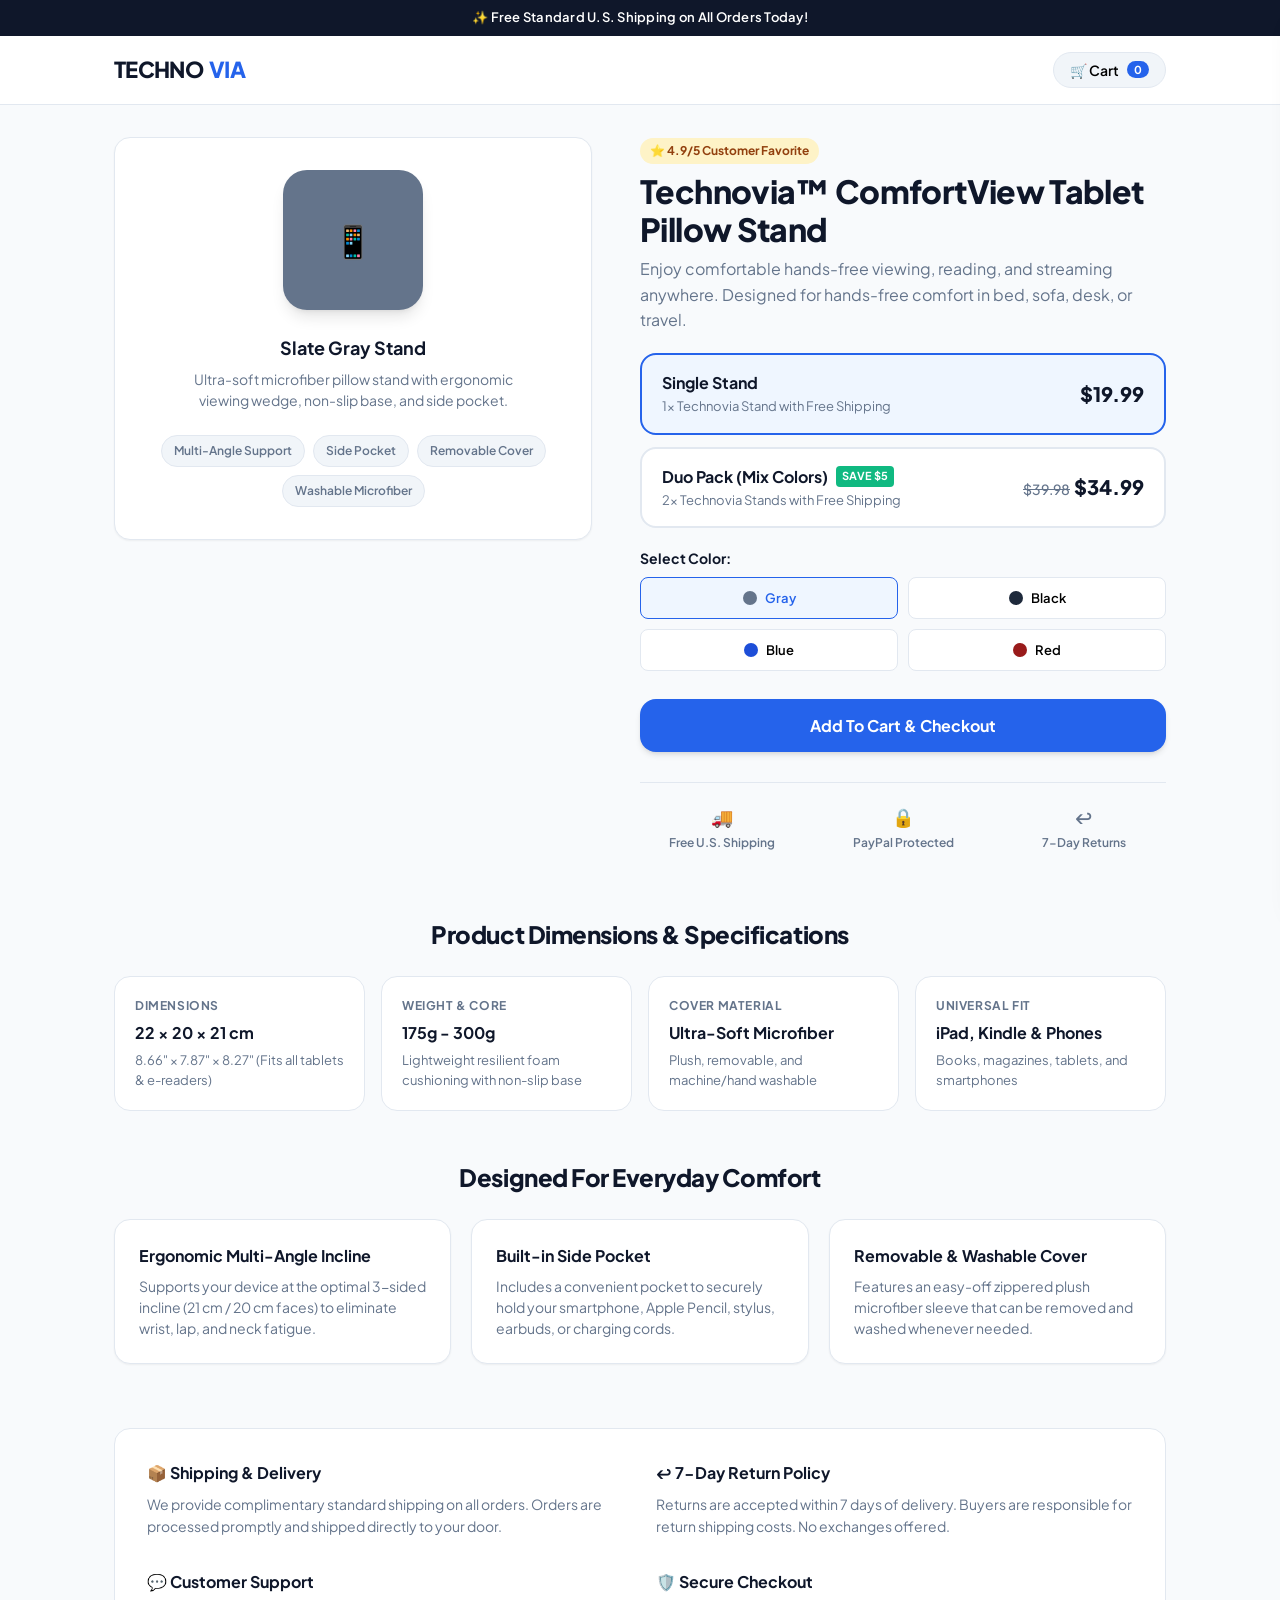
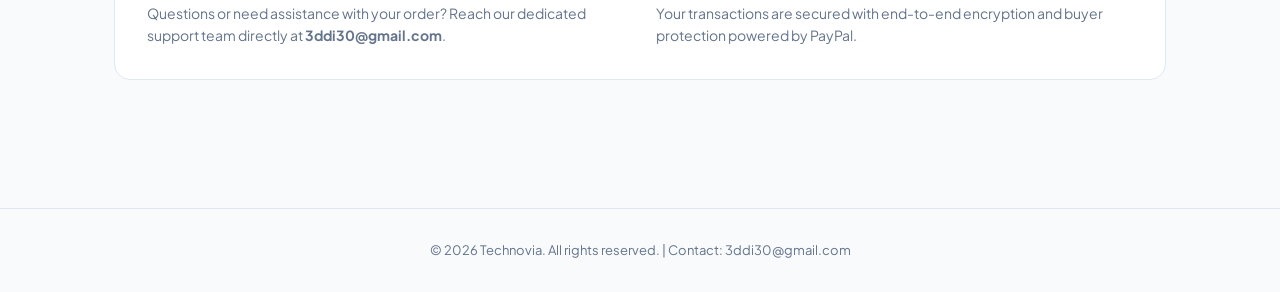
==== index.html @ 78028e57 "Update material to microfiber and change color selector to 2x2 grid layout" ====
<!DOCTYPE html>
<html lang="en">
<head>
  <meta charset="UTF-8">
  <meta name="viewport" content="width=device-width, initial-scale=1.0">
  <title>Technovia™ | ComfortView Tablet Pillow Stand</title>
  <link rel="preconnect" href="https://fonts.googleapis.com">
  <link rel="preconnect" href="https://fonts.gstatic.com" crossorigin>
  <link href="https://fonts.googleapis.com/css2?family=Plus+Jakarta+Sans:wght@400;500;600;700;800&display=swap" rel="stylesheet">
  <style>
    :root {
      --primary: #0f172a;
      --primary-accent: #2563eb;
      --accent-hover: #1d4ed8;
      --bg: #f8fafc;
      --surface: #ffffff;
      --surface-subtle: #f1f5f9;
      --border: #e2e8f0;
      --text-main: #0f172a;
      --text-muted: #64748b;
      --success: #10b981;
      --radius: 16px;
      --radius-sm: 8px;
      --shadow-sm: 0 1px 2px 0 rgb(0 0 0 / 0.05);
      --shadow-md: 0 4px 6px -1px rgb(0 0 0 / 0.1), 0 2px 4px -2px rgb(0 0 0 / 0.1);
      --shadow-lg: 0 10px 15px -3px rgb(0 0 0 / 0.1), 0 4px 6px -4px rgb(0 0 0 / 0.1);
      --shadow-xl: 0 20px 25px -5px rgb(0 0 0 / 0.1), 0 8px 10px -6px rgb(0 0 0 / 0.1);
    }
    * {
      box-sizing: border-box;
      margin: 0;
      padding: 0;
      font-family: 'Plus Jakarta Sans', sans-serif;
      -webkit-tap-highlight-color: transparent;
    }
    body {
      background-color: var(--bg);
      color: var(--text-main);
      line-height: 1.5;
    }
    .promo-banner {
      background-color: var(--primary);
      color: #ffffff;
      text-align: center;
      padding: 8px 16px;
      font-size: 13px;
      font-weight: 600;
      letter-spacing: 0.02em;
    }
    header {
      background: rgba(255, 255, 255, 0.9);
      backdrop-filter: blur(10px);
      position: sticky;
      top: 0;
      z-index: 40;
      border-bottom: 1px solid var(--border);
    }
    .nav-container {
      max-width: 1100px;
      margin: 0 auto;
      padding: 16px 24px;
      display: flex;
      justify-content: space-between;
      align-items: center;
    }
    .brand-logo {
      font-size: 22px;
      font-weight: 800;
      color: var(--primary);
      letter-spacing: -0.03em;
      text-decoration: none;
      display: flex;
      align-items: center;
      gap: 6px;
    }
    .brand-logo span {
      color: var(--primary-accent);
    }
    .cart-btn-nav {
      background: var(--surface-subtle);
      border: 1px solid var(--border);
      padding: 8px 16px;
      border-radius: 9999px;
      cursor: pointer;
      font-weight: 600;
      font-size: 14px;
      display: flex;
      align-items: center;
      gap: 8px;
      transition: all 0.2s ease;
    }
    .cart-btn-nav:hover {
      background: #e2e8f0;
    }
    .cart-badge {
      background: var(--primary-accent);
      color: #ffffff;
      font-size: 11px;
      font-weight: 700;
      padding: 2px 7px;
      border-radius: 9999px;
    }
    .main-container {
      max-width: 1100px;
      margin: 0 auto;
      padding: 32px 24px 64px 24px;
    }
    .product-grid {
      display: grid;
      grid-template-columns: 1fr 1.1fr;
      gap: 48px;
      align-items: start;
      margin-bottom: 64px;
    }
    @media (max-width: 768px) {
      .product-grid {
        grid-template-columns: 1fr;
        gap: 32px;
      }
    }
    .visual-showcase {
      background: #ffffff;
      border-radius: var(--radius);
      border: 1px solid var(--border);
      padding: 32px 24px;
      text-align: center;
      box-shadow: var(--shadow-sm);
      display: flex;
      flex-direction: column;
      align-items: center;
      justify-content: center;
      min-height: 400px;
    }
    .color-preview-cube {
      width: 140px;
      height: 140px;
      border-radius: 24px;
      margin-bottom: 24px;
      box-shadow: var(--shadow-lg);
      transition: background-color 0.3s ease, transform 0.2s ease;
      display: flex;
      align-items: center;
      justify-content: center;
      color: #ffffff;
      font-size: 32px;
    }
    .visual-showcase h3 {
      font-size: 18px;
      font-weight: 700;
      margin-bottom: 8px;
    }
    .visual-showcase p {
      color: var(--text-muted);
      font-size: 14px;
      max-width: 320px;
    }
    .feature-tags {
      display: flex;
      gap: 8px;
      margin-top: 24px;
      flex-wrap: wrap;
      justify-content: center;
    }
    .feature-tag {
      background: var(--surface-subtle);
      border: 1px solid var(--border);
      padding: 6px 12px;
      border-radius: 9999px;
      font-size: 12px;
      font-weight: 600;
      color: var(--text-muted);
    }
    .product-details {
      display: flex;
      flex-direction: column;
      gap: 20px;
    }
    .badge-rating {
      display: inline-flex;
      align-items: center;
      gap: 6px;
      background: #fef3c7;
      color: #92400e;
      padding: 4px 10px;
      border-radius: 9999px;
      font-size: 12px;
      font-weight: 700;
      width: fit-content;
    }
    .product-title {
      font-size: 32px;
      font-weight: 800;
      letter-spacing: -0.02em;
      line-height: 1.2;
    }
    .product-desc {
      font-size: 16px;
      color: var(--text-muted);
      line-height: 1.6;
    }
    .bundle-options {
      display: grid;
      gap: 12px;
    }
    .bundle-card {
      border: 2px solid var(--border);
      border-radius: var(--radius);
      padding: 16px 20px;
      cursor: pointer;
      display: flex;
      justify-content: space-between;
      align-items: center;
      transition: all 0.2s ease;
      background: var(--surface);
    }
    .bundle-card:hover {
      border-color: #cbd5e1;
    }
    .bundle-card.selected {
      border-color: var(--primary-accent);
      background: #eff6ff;
    }
    .bundle-title {
      font-weight: 700;
      font-size: 16px;
      display: flex;
      align-items: center;
      gap: 8px;
    }
    .bundle-tag {
      background: var(--success);
      color: white;
      font-size: 11px;
      font-weight: 700;
      padding: 2px 6px;
      border-radius: 4px;
      text-transform: uppercase;
    }
    .bundle-subtext {
      font-size: 13px;
      color: var(--text-muted);
      margin-top: 2px;
    }
    .bundle-price {
      font-size: 20px;
      font-weight: 800;
      color: var(--primary);
      text-align: right;
    }
    .bundle-price del {
      font-size: 14px;
      font-weight: 500;
      color: var(--text-muted);
      margin-right: 4px;
    }
    .selection-group {
      display: flex;
      flex-direction: column;
      gap: 8px;
    }
    .selection-label {
      font-size: 14px;
      font-weight: 700;
      color: var(--text-main);
    }
    .color-grid {
      display: grid;
      grid-template-columns: 1fr 1fr;
      gap: 10px;
    }
    .color-btn {
      padding: 12px 14px;
      border: 1.5px solid var(--border);
      border-radius: var(--radius-sm);
      background: var(--surface);
      cursor: pointer;
      display: flex;
      align-items: center;
      justify-content: center;
      gap: 8px;
      font-size: 13px;
      font-weight: 600;
      transition: all 0.2s ease;
      width: 100%;
    }
    .color-btn.active {
      border-color: var(--primary-accent);
      background: #eff6ff;
      color: var(--primary-accent);
    }
    .color-dot {
      width: 14px;
      height: 14px;
      border-radius: 50%;
    }
    .dot-gray { background-color: #64748b; }
    .dot-black { background-color: #1e293b; }
    .dot-blue { background-color: #1d4ed8; }
    .dot-red { background-color: #991b1b; }
    .action-group {
      display: flex;
      gap: 12px;
      margin-top: 8px;
    }
    .btn-add-cart {
      flex: 1;
      background: var(--primary-accent);
      color: #ffffff;
      border: none;
      padding: 16px 24px;
      border-radius: var(--radius);
      font-size: 16px;
      font-weight: 700;
      cursor: pointer;
      box-shadow: var(--shadow-md);
      transition: background-color 0.2s ease;
    }
    .btn-add-cart:hover {
      background: var(--accent-hover);
    }
    .value-props {
      display: grid;
      grid-template-columns: repeat(3, 1fr);
      gap: 16px;
      border-top: 1px solid var(--border);
      padding-top: 20px;
      margin-top: 10px;
    }
    .prop-item {
      text-align: center;
      font-size: 12px;
      font-weight: 600;
      color: var(--text-muted);
    }
    .prop-icon {
      font-size: 18px;
      margin-bottom: 4px;
    }
    .section-title {
      font-size: 24px;
      font-weight: 800;
      margin-bottom: 24px;
      text-align: center;
      letter-spacing: -0.02em;
    }
    .specs-grid {
      display: grid;
      grid-template-columns: repeat(auto-fit, minmax(220px, 1fr));
      gap: 16px;
      margin-bottom: 48px;
    }
    .spec-card {
      background: var(--surface);
      border: 1px solid var(--border);
      border-radius: var(--radius);
      padding: 20px;
      display: flex;
      flex-direction: column;
      gap: 6px;
    }
    .spec-title {
      font-size: 12px;
      text-transform: uppercase;
      font-weight: 700;
      color: var(--text-muted);
      letter-spacing: 0.05em;
    }
    .spec-value {
      font-size: 16px;
      font-weight: 700;
      color: var(--text-main);
    }
    .spec-sub {
      font-size: 13px;
      color: var(--text-muted);
    }
    .benefits-grid {
      display: grid;
      grid-template-columns: repeat(3, 1fr);
      gap: 20px;
      margin-bottom: 64px;
    }
    @media (max-width: 768px) {
      .benefits-grid {
        grid-template-columns: 1fr;
      }
    }
    .benefit-card {
      background: var(--surface);
      border: 1px solid var(--border);
      padding: 24px;
      border-radius: var(--radius);
      box-shadow: var(--shadow-sm);
    }
    .benefit-card h4 {
      font-size: 16px;
      font-weight: 700;
      margin-bottom: 8px;
    }
    .benefit-card p {
      font-size: 14px;
      color: var(--text-muted);
    }
    .policy-container {
      background: var(--surface);
      border: 1px solid var(--border);
      border-radius: var(--radius);
      padding: 32px;
      margin-bottom: 64px;
    }
    .policy-grid {
      display: grid;
      grid-template-columns: 1fr 1fr;
      gap: 32px;
    }
    @media (max-width: 768px) {
      .policy-grid {
        grid-template-columns: 1fr;
      }
    }
    .policy-block h4 {
      font-size: 16px;
      font-weight: 700;
      margin-bottom: 8px;
      display: flex;
      align-items: center;
      gap: 8px;
    }
    .policy-block p {
      font-size: 14px;
      color: var(--text-muted);
      line-height: 1.6;
    }
    .cart-overlay {
      position: fixed;
      inset: 0;
      background: rgba(15, 23, 42, 0.6);
      backdrop-filter: blur(4px);
      z-index: 50;
      display: none;
      opacity: 0;
      transition: opacity 0.3s ease;
    }
    .cart-overlay.open {
      display: block;
      opacity: 1;
    }
    .cart-drawer {
      position: fixed;
      right: -450px;
      top: 0;
      bottom: 0;
      width: 100%;
      max-width: 440px;
      background: var(--surface);
      z-index: 60;
      box-shadow: var(--shadow-xl);
      display: flex;
      flex-direction: column;
      transition: right 0.3s cubic-bezier(0.16, 1, 0.3, 1);
    }
    .cart-drawer.open {
      right: 0;
    }
    .cart-header {
      padding: 20px 24px;
      border-bottom: 1px solid var(--border);
      display: flex;
      justify-content: space-between;
      align-items: center;
    }
    .cart-header h3 {
      font-size: 18px;
      font-weight: 800;
    }
    .close-cart {
      background: none;
      border: none;
      font-size: 20px;
      cursor: pointer;
      color: var(--text-muted);
    }
    .cart-body {
      flex: 1;
      padding: 24px;
      overflow-y: auto;
    }
    .empty-cart-msg {
      text-align: center;
      color: var(--text-muted);
      margin-top: 60px;
      font-size: 15px;
    }
    .cart-item {
      display: flex;
      gap: 16px;
      border-bottom: 1px solid var(--border);
      padding-bottom: 16px;
      margin-bottom: 16px;
      align-items: center;
    }
    .cart-item-info {
      flex: 1;
    }
    .cart-item-title {
      font-weight: 700;
      font-size: 14px;
    }
    .cart-item-desc {
      font-size: 12px;
      color: var(--text-muted);
      margin-top: 2px;
    }
    .cart-item-price {
      font-weight: 800;
      font-size: 15px;
      margin-top: 4px;
    }
    .cart-remove-btn {
      background: none;
      border: none;
      color: #ef4444;
      font-size: 12px;
      font-weight: 600;
      cursor: pointer;
      margin-top: 4px;
    }
    .cart-footer {
      padding: 24px;
      border-top: 1px solid var(--border);
      background: var(--surface-subtle);
    }
    .cart-summary-row {
      display: flex;
      justify-content: space-between;
      font-size: 14px;
      margin-bottom: 8px;
      color: var(--text-muted);
    }
    .cart-summary-row.total {
      font-size: 18px;
      font-weight: 800;
      color: var(--text-main);
      margin-top: 12px;
      padding-top: 12px;
      border-top: 1px dashed var(--border);
      margin-bottom: 20px;
    }
    #paypal-button-container {
      margin-top: 12px;
    }
    .confirmation-view {
      display: none;
      text-align: center;
      padding: 40px 24px;
    }
    .confirm-badge {
      width: 64px;
      height: 64px;
      background: #dcfce7;
      color: #15803d;
      border-radius: 50%;
      display: flex;
      align-items: center;
      justify-content: center;
      font-size: 32px;
      margin: 0 auto 20px auto;
    }
    .confirm-title {
      font-size: 22px;
      font-weight: 800;
      margin-bottom: 12px;
    }
    .confirm-text {
      font-size: 14px;
      color: var(--text-muted);
      line-height: 1.6;
      margin-bottom: 24px;
    }
    footer {
      border-top: 1px solid var(--border);
      padding: 32px 24px;
      text-align: center;
      font-size: 13px;
      color: var(--text-muted);
    }
  </style>
  <script src="https://www.paypal.com/sdk/js?client-id=BAAMGEd12xlJRdqT2EJDPtBBhkJ1Jtt-mFDeHy2IwZVR-kWVCz-J_8eOUpb8sFgh6TpmgrVZIPXQpPXgjg&currency=USD"></script>
</head>
<body>
  <div class="promo-banner">✨ Free Standard U.S. Shipping on All Orders Today!</div>
  <header>
    <div class="nav-container">
      <a href="#" class="brand-logo">TECHNO<span>VIA</span></a>
      <button class="cart-btn-nav" onclick="openCart()">
        🛒 Cart <span class="cart-badge" id="nav-cart-count">0</span>
      </button>
    </div>
  </header>
  <main class="main-container">
    <div class="product-grid">
      <div class="visual-showcase">
        <div class="color-preview-cube" id="preview-box" style="background-color: #64748b;">📱</div>
        <h3 id="preview-label">Slate Gray Stand</h3>
        <p>Ultra-soft microfiber pillow stand with ergonomic viewing wedge, non-slip base, and side pocket.</p>
        <div class="feature-tags">
          <span class="feature-tag">Multi-Angle Support</span>
          <span class="feature-tag">Side Pocket</span>
          <span class="feature-tag">Removable Cover</span>
          <span class="feature-tag">Washable Microfiber</span>
        </div>
      </div>
      <div class="product-details">
        <div>
          <div class="badge-rating">⭐ 4.9/5 Customer Favorite</div>
          <h1 class="product-title" style="margin-top: 8px;">Technovia™ ComfortView Tablet Pillow Stand</h1>
          <p class="product-desc" style="margin-top: 8px;">Enjoy comfortable hands-free viewing, reading, and streaming anywhere. Designed for hands-free comfort in bed, sofa, desk, or travel.</p>
        </div>
        <div class="bundle-options">
          <div class="bundle-card selected" id="opt-single" onclick="selectBundle('single')">
            <div>
              <div class="bundle-title">Single Stand</div>
              <div class="bundle-subtext">1x Technovia Stand with Free Shipping</div>
            </div>
            <div class="bundle-price">$19.99</div>
          </div>
          <div class="bundle-card" id="opt-duo" onclick="selectBundle('duo')">
            <div>
              <div class="bundle-title">Duo Pack (Mix Colors) <span class="bundle-tag">Save $5</span></div>
              <div class="bundle-subtext">2x Technovia Stands with Free Shipping</div>
            </div>
            <div class="bundle-price"><del>$39.98</del>$34.99</div>
          </div>
        </div>
        <div class="selection-group" id="single-color-group">
          <label class="selection-label">Select Color:</label>
          <div class="color-grid">
            <button type="button" class="color-btn active" onclick="setSingleColor('Slate Gray', '#64748b', this)">
              <span class="color-dot dot-gray"></span> Gray
            </button>
            <button type="button" class="color-btn" onclick="setSingleColor('Midnight Black', '#1e293b', this)">
              <span class="color-dot dot-black"></span> Black
            </button>
            <button type="button" class="color-btn" onclick="setSingleColor('Ocean Blue', '#1d4ed8', this)">
              <span class="color-dot dot-blue"></span> Blue
            </button>
            <button type="button" class="color-btn" onclick="setSingleColor('Wine Red', '#991b1b', this)">
              <span class="color-dot dot-red"></span> Red
            </button>
          </div>
        </div>
        <div class="selection-group" id="duo-color-group" style="display: none;">
          <div style="margin-bottom: 12px;">
            <label class="selection-label">Color #1:</label>
            <div class="color-grid" style="margin-top: 6px;">
              <button type="button" class="color-btn active" onclick="setDuoColor(1, 'Slate Gray', this)">
                <span class="color-dot dot-gray"></span> Gray
              </button>
              <button type="button" class="color-btn" onclick="setDuoColor(1, 'Midnight Black', this)">
                <span class="color-dot dot-black"></span> Black
              </button>
              <button type="button" class="color-btn" onclick="setDuoColor(1, 'Ocean Blue', this)">
                <span class="color-dot dot-blue"></span> Blue
              </button>
              <button type="button" class="color-btn" onclick="setDuoColor(1, 'Wine Red', this)">
                <span class="color-dot dot-red"></span> Red
              </button>
            </div>
          </div>
          <div>
            <label class="selection-label">Color #2:</label>
            <div class="color-grid" style="margin-top: 6px;">
              <button type="button" class="color-btn" onclick="setDuoColor(2, 'Slate Gray', this)">
                <span class="color-dot dot-gray"></span> Gray
              </button>
              <button type="button" class="color-btn active" onclick="setDuoColor(2, 'Midnight Black', this)">
                <span class="color-dot dot-black"></span> Black
              </button>
              <button type="button" class="color-btn" onclick="setDuoColor(2, 'Ocean Blue', this)">
                <span class="color-dot dot-blue"></span> Blue
              </button>
              <button type="button" class="color-btn" onclick="setDuoColor(2, 'Wine Red', this)">
                <span class="color-dot dot-red"></span> Red
              </button>
            </div>
          </div>
        </div>
        <div class="action-group">
          <button type="button" class="btn-add-cart" onclick="addToCart()">Add To Cart & Checkout</button>
        </div>
        <div class="value-props">
          <div class="prop-item"><div class="prop-icon">🚚</div><div>Free U.S. Shipping</div></div>
          <div class="prop-item"><div class="prop-icon">🔒</div><div>PayPal Protected</div></div>
          <div class="prop-item"><div class="prop-icon">↩️</div><div>7-Day Returns</div></div>
        </div>
      </div>
    </div>
    <h2 class="section-title">Product Dimensions & Specifications</h2>
    <div class="specs-grid">
      <div class="spec-card">
        <div class="spec-title">Dimensions</div>
        <div class="spec-value">22 × 20 × 21 cm</div>
        <div class="spec-sub">8.66" × 7.87" × 8.27" (Fits all tablets & e-readers)</div>
      </div>
      <div class="spec-card">
        <div class="spec-title">Weight & Core</div>
        <div class="spec-value">175g - 300g</div>
        <div class="spec-sub">Lightweight resilient foam cushioning with non-slip base</div>
      </div>
      <div class="spec-card">
        <div class="spec-title">Cover Material</div>
        <div class="spec-value">Ultra-Soft Microfiber</div>
        <div class="spec-sub">Plush, removable, and machine/hand washable</div>
      </div>
      <div class="spec-card">
        <div class="spec-title">Universal Fit</div>
        <div class="spec-value">iPad, Kindle & Phones</div>
        <div class="spec-sub">Books, magazines, tablets, and smartphones</div>
      </div>
    </div>
    <h2 class="section-title">Designed For Everyday Comfort</h2>
    <div class="benefits-grid">
      <div class="benefit-card">
        <h4>Ergonomic Multi-Angle Incline</h4>
        <p>Supports your device at the optimal 3-sided incline (21 cm / 20 cm faces) to eliminate wrist, lap, and neck fatigue.</p>
      </div>
      <div class="benefit-card">
        <h4>Built-in Side Pocket</h4>
        <p>Includes a convenient pocket to securely hold your smartphone, Apple Pencil, stylus, earbuds, or charging cords.</p>
      </div>
      <div class="benefit-card">
        <h4>Removable & Washable Cover</h4>
        <p>Features an easy-off zippered plush microfiber sleeve that can be removed and washed whenever needed.</p>
      </div>
    </div>
    <div class="policy-container">
      <div class="policy-grid">
        <div class="policy-block">
          <h4>📦 Shipping & Delivery</h4>
          <p>We provide complimentary standard shipping on all orders. Orders are processed promptly and shipped directly to your door.</p>
        </div>
        <div class="policy-block">
          <h4>↩️ 7-Day Return Policy</h4>
          <p>Returns are accepted within 7 days of delivery. Buyers are responsible for return shipping costs. No exchanges offered.</p>
        </div>
        <div class="policy-block">
          <h4>💬 Customer Support</h4>
          <p>Questions or need assistance with your order? Reach our dedicated support team directly at <strong>3ddi30@gmail.com</strong>.</p>
        </div>
        <div class="policy-block">
          <h4>🛡️ Secure Checkout</h4>
          <p>Your transactions are secured with end-to-end encryption and buyer protection powered by PayPal.</p>
        </div>
      </div>
    </div>
  </main>
  <div class="cart-overlay" id="cart-overlay" onclick="closeCart()"></div>
  <div class="cart-drawer" id="cart-drawer">
    <div class="cart-header">
      <h3>Your Technovia Cart</h3>
      <button class="close-cart" onclick="closeCart()">✕</button>
    </div>
    <div class="cart-body" id="cart-items-container">
      <div class="empty-cart-msg">Your cart is empty.</div>
    </div>
    <div class="confirmation-view" id="order-confirmed-view">
      <div class="confirm-badge">✓</div>
      <h3 class="confirm-title">Order Confirmed!</h3>
      <p class="confirm-text">Thank you for choosing Technovia. Your payment was completed successfully and your receipt has been sent via PayPal.</p>
      <p style="font-size: 13px; color: var(--text-muted);">Questions? Contact <strong>3ddi30@gmail.com</strong></p>
    </div>
    <div class="cart-footer" id="cart-footer-section">
      <div class="cart-summary-row">
        <span>Shipping</span>
        <span style="color: var(--success); font-weight: 700;">FREE</span>
      </div>
      <div class="cart-summary-row total">
        <span>Total</span>
        <span id="cart-total-display">$0.00</span>
      </div>
      <div id="paypal-button-container"></div>
    </div>
  </div>
  <footer>
    <p>© 2026 Technovia. All rights reserved. | Contact: 3ddi30@gmail.com</p>
  </footer>
  <script>
    let selectedType = 'single';
    let singleColor = 'Slate Gray';
    let singleColorHex = '#64748b';
    let duoColor1 = 'Slate Gray';
    let duoColor2 = 'Midnight Black';
    let cart = [];
    function selectBundle(type) {
      selectedType = type;
      document.getElementById('opt-single').classList.toggle('selected', type === 'single');
      document.getElementById('opt-duo').classList.toggle('selected', type === 'duo');
      document.getElementById('single-color-group').style.display = type === 'single' ? 'flex' : 'none';
      document.getElementById('duo-color-group').style.display = type === 'duo' ? 'block' : 'none';
    }
    function setSingleColor(name, hex, btn) {
      singleColor = name;
      singleColorHex = hex;
      document.querySelectorAll('#single-color-group .color-btn').forEach(b => b.classList.remove('active'));
      btn.classList.add('active');
      document.getElementById('preview-box').style.backgroundColor = hex;
      document.getElementById('preview-label').innerText = name + ' Stand';
    }
    function setDuoColor(slot, name, btn) {
      if (slot === 1) {
        duoColor1 = name;
        const parent = btn.parentElement;
        parent.querySelectorAll('.color-btn').forEach(b => b.classList.remove('active'));
        btn.classList.add('active');
      } else {
        duoColor2 = name;
        const parent = btn.parentElement;
        parent.querySelectorAll('.color-btn').forEach(b => b.classList.remove('active'));
        btn.classList.add('active');
      }
    }
    function addToCart() {
      if (selectedType === 'single') {
        cart = [{
          id: 'single-' + Date.now(),
          title: 'Technovia™ ComfortView Stand',
          desc: 'Color: ' + singleColor,
          price: 19.99,
          qty: 1
        }];
      } else {
        cart = [{
          id: 'duo-' + Date.now(),
          title: 'Technovia™ ComfortView Duo Pack',
          desc: 'Colors: ' + duoColor1 + ' + ' + duoColor2,
          price: 34.99,
          qty: 1
        }];
      }
      updateCartUI();
      openCart();
    }
    function removeFromCart() {
      cart = [];
      updateCartUI();
    }
    function updateCartUI() {
      const container = document.getElementById('cart-items-container');
      const navBadge = document.getElementById('nav-cart-count');
      const totalDisplay = document.getElementById('cart-total-display');
      const footerSection = document.getElementById('cart-footer-section');
      navBadge.innerText = cart.length;
      if (cart.length === 0) {
        container.innerHTML = '<div class="empty-cart-msg">Your cart is empty.</div>';
        totalDisplay.innerText = '$0.00';
        footerSection.style.display = 'none';
        return;
      }
      footerSection.style.display = 'block';
      let total = 0;
      let html = '';
      cart.forEach(item => {
        total += item.price;
        html += `
          <div class="cart-item">
            <div class="cart-item-info">
              <div class="cart-item-title">${item.title}</div>
              <div class="cart-item-desc">${item.desc}</div>
              <div class="cart-item-price">$${item.price.toFixed(2)}</div>
              <button class="cart-remove-btn" onclick="removeFromCart()">Remove</button>
            </div>
          </div>
        `;
      });
      container.innerHTML = html;
      totalDisplay.innerText = '$' + total.toFixed(2);
      renderPayPalButtons();
    }
    function openCart() {
      document.getElementById('cart-overlay').classList.add('open');
      document.getElementById('cart-drawer').classList.add('open');
    }
    function closeCart() {
      document.getElementById('cart-overlay').classList.remove('open');
      document.getElementById('cart-drawer').classList.remove('open');
    }
    function renderPayPalButtons() {
      const container = document.getElementById('paypal-button-container');
      container.innerHTML = '';
      if (cart.length === 0 || !window.paypal) return;
      const totalAmount = cart.reduce((acc, item) => acc + item.price, 0).toFixed(2);
      window.paypal.Buttons({
        style: {
          layout: 'vertical',
          color: 'gold',
          shape: 'rect',
          label: 'checkout'
        },
        createOrder: function(data, actions) {
          return actions.order.create({
            purchase_units: [{
              description: cart.map(i => i.title + ' (' + i.desc + ')').join(', '),
              amount: {
                currency_code: 'USD',
                value: totalAmount
              }
            }]
          });
        },
        onApprove: function(data, actions) {
          return actions.order.capture().then(function(details) {
            document.getElementById('cart-items-container').style.display = 'none';
            document.getElementById('cart-footer-section').style.display = 'none';
            document.getElementById('order-confirmed-view').style.display = 'block';
            cart = [];
            document.getElementById('nav-cart-count').innerText = '0';
          });
        },
        onError: function(err) {
          console.error('PayPal Checkout error:', err);
          alert('There was an issue processing your payment. Please try again.');
        }
      }).render('#paypal-button-container');
    }
  </script>
</body>
</html>
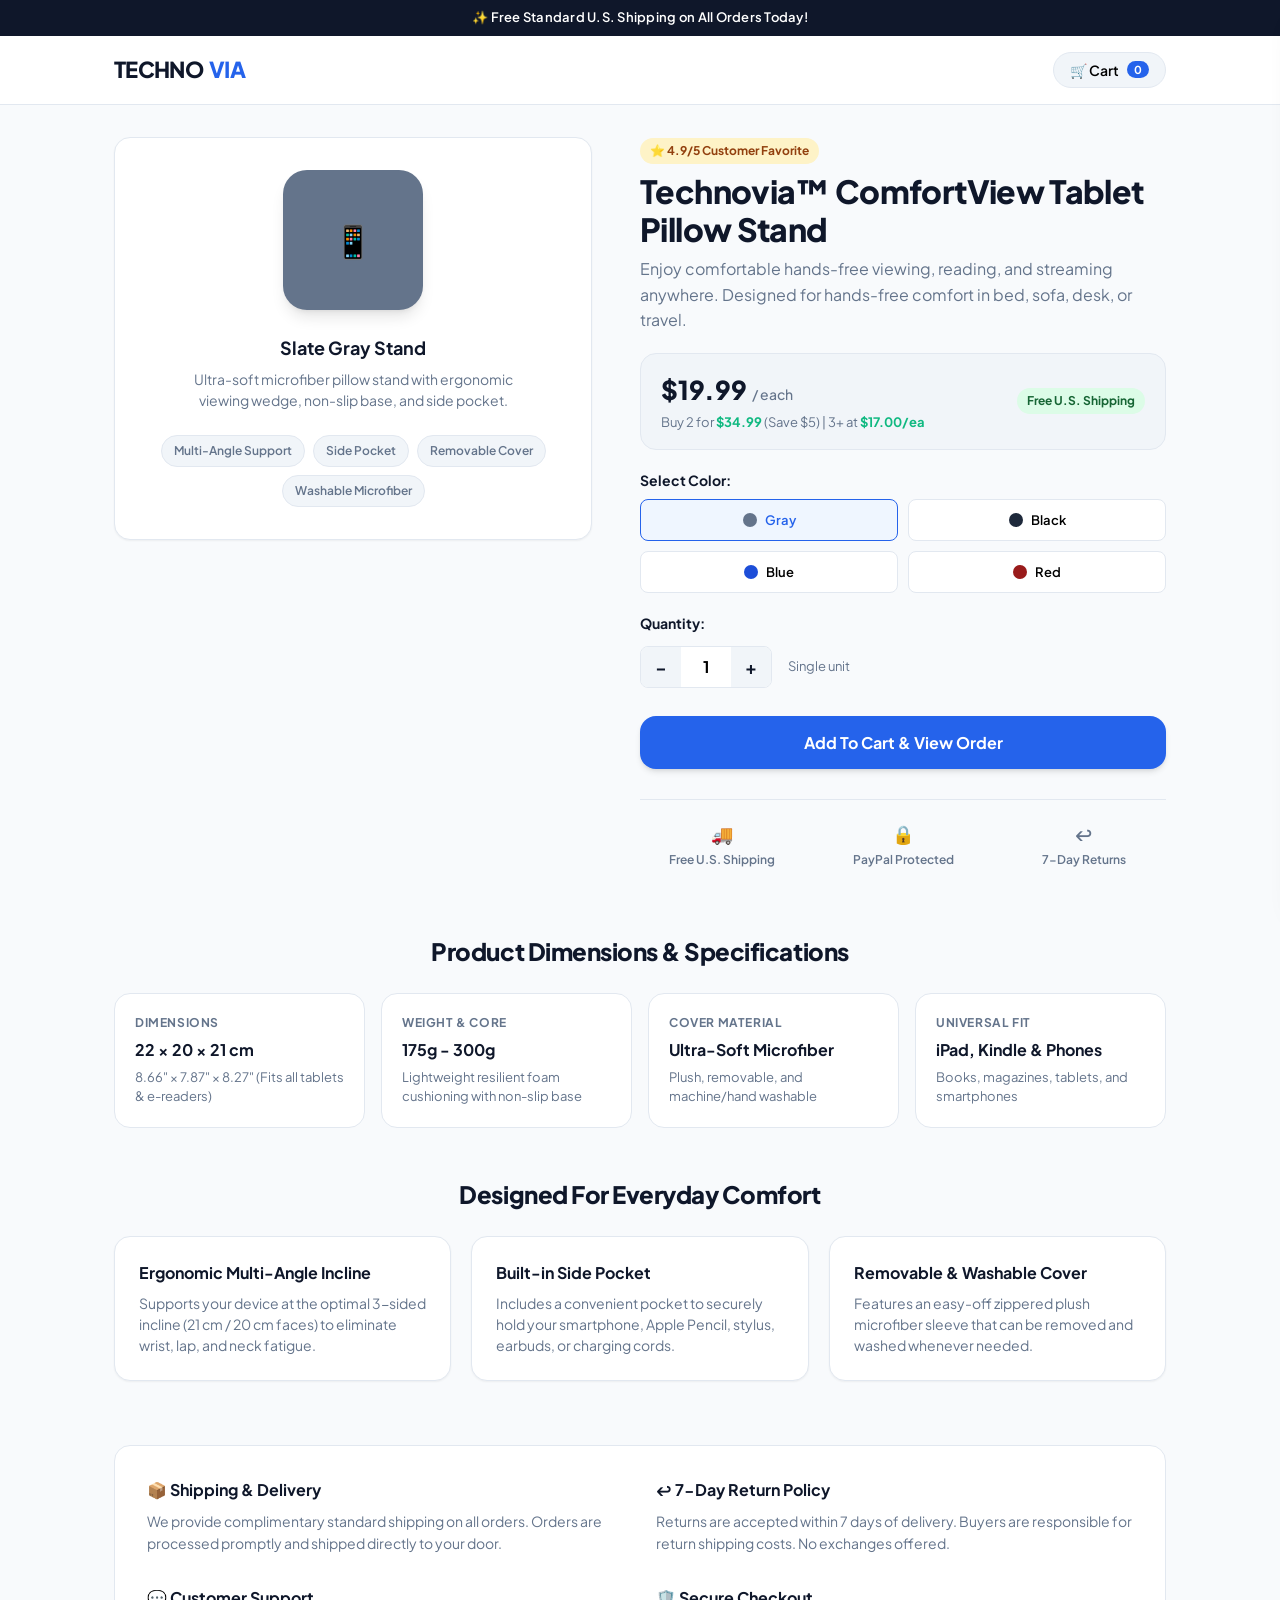
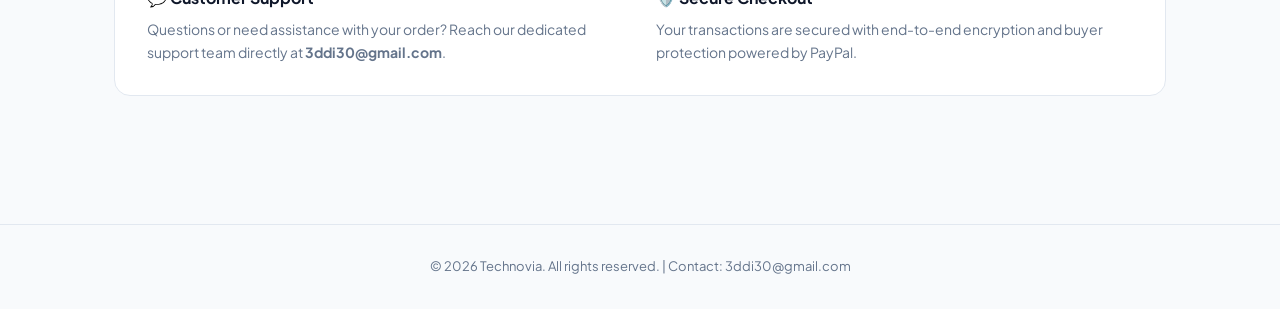
==== commit d58f235b: "Add multi-unit quantity selection and in-cart item increment/decrement with tiered volume pricing" ====
--- a/index.html
+++ b/index.html
@@ -198,60 +198,27 @@
       color: var(--text-muted);
       line-height: 1.6;
     }
-    .bundle-options {
-      display: grid;
-      gap: 12px;
-    }
-    .bundle-card {
-      border: 2px solid var(--border);
+    .price-display-box {
+      background: var(--surface-subtle);
+      border: 1px solid var(--border);
       border-radius: var(--radius);
       padding: 16px 20px;
-      cursor: pointer;
       display: flex;
       justify-content: space-between;
       align-items: center;
-      transition: all 0.2s ease;
-      background: var(--surface);
-    }
-    .bundle-card:hover {
-      border-color: #cbd5e1;
-    }
-    .bundle-card.selected {
-      border-color: var(--primary-accent);
-      background: #eff6ff;
-    }
-    .bundle-title {
-      font-weight: 700;
-      font-size: 16px;
-      display: flex;
-      align-items: center;
-      gap: 8px;
-    }
-    .bundle-tag {
-      background: var(--success);
-      color: white;
-      font-size: 11px;
-      font-weight: 700;
-      padding: 2px 6px;
-      border-radius: 4px;
-      text-transform: uppercase;
-    }
-    .bundle-subtext {
-      font-size: 13px;
-      color: var(--text-muted);
-      margin-top: 2px;
-    }
-    .bundle-price {
-      font-size: 20px;
+    }
+    .price-main {
+      font-size: 26px;
       font-weight: 800;
       color: var(--primary);
-      text-align: right;
-    }
-    .bundle-price del {
-      font-size: 14px;
-      font-weight: 500;
-      color: var(--text-muted);
-      margin-right: 4px;
+    }
+    .price-savings-badge {
+      background: #dcfce7;
+      color: #166534;
+      font-size: 12px;
+      font-weight: 700;
+      padding: 4px 10px;
+      border-radius: 9999px;
     }
     .selection-group {
       display: flex;
@@ -297,6 +264,50 @@
     .dot-black { background-color: #1e293b; }
     .dot-blue { background-color: #1d4ed8; }
     .dot-red { background-color: #991b1b; }
+    .qty-selector-container {
+      display: flex;
+      align-items: center;
+      gap: 16px;
+      margin-top: 4px;
+    }
+    .qty-controls {
+      display: inline-flex;
+      align-items: center;
+      background: var(--surface);
+      border: 1.5px solid var(--border);
+      border-radius: var(--radius-sm);
+      overflow: hidden;
+    }
+    .qty-btn {
+      background: var(--surface-subtle);
+      border: none;
+      width: 40px;
+      height: 40px;
+      font-size: 18px;
+      font-weight: 700;
+      cursor: pointer;
+      color: var(--primary);
+      transition: background 0.2s;
+    }
+    .qty-btn:hover {
+      background: #e2e8f0;
+    }
+    .qty-input {
+      width: 50px;
+      text-align: center;
+      font-size: 16px;
+      font-weight: 700;
+      border: none;
+      background: transparent;
+      outline: none;
+    }
+    .tier-hint {
+      font-size: 13px;
+      color: var(--text-muted);
+    }
+    .tier-hint strong {
+      color: var(--success);
+    }
     .action-group {
       display: flex;
       gap: 12px;
@@ -511,10 +522,40 @@
       color: var(--text-muted);
       margin-top: 2px;
     }
+    .cart-item-bottom {
+      display: flex;
+      justify-content: space-between;
+      align-items: center;
+      margin-top: 8px;
+    }
     .cart-item-price {
       font-weight: 800;
       font-size: 15px;
-      margin-top: 4px;
+    }
+    .cart-qty-mini {
+      display: flex;
+      align-items: center;
+      border: 1px solid var(--border);
+      border-radius: 6px;
+      background: var(--surface);
+      overflow: hidden;
+    }
+    .cart-qty-btn {
+      background: var(--surface-subtle);
+      border: none;
+      width: 26px;
+      height: 26px;
+      font-weight: 700;
+      cursor: pointer;
+      color: var(--primary);
+    }
+    .cart-qty-btn:hover {
+      background: #e2e8f0;
+    }
+    .cart-qty-val {
+      padding: 0 10px;
+      font-size: 13px;
+      font-weight: 700;
     }
     .cart-remove-btn {
       background: none;
@@ -523,7 +564,6 @@
       font-size: 12px;
       font-weight: 600;
       cursor: pointer;
-      margin-top: 4px;
     }
     .cart-footer {
       padding: 24px;
@@ -616,21 +656,12 @@
           <h1 class="product-title" style="margin-top: 8px;">Technovia™ ComfortView Tablet Pillow Stand</h1>
           <p class="product-desc" style="margin-top: 8px;">Enjoy comfortable hands-free viewing, reading, and streaming anywhere. Designed for hands-free comfort in bed, sofa, desk, or travel.</p>
         </div>
-        <div class="bundle-options">
-          <div class="bundle-card selected" id="opt-single" onclick="selectBundle('single')">
-            <div>
-              <div class="bundle-title">Single Stand</div>
-              <div class="bundle-subtext">1x Technovia Stand with Free Shipping</div>
-            </div>
-            <div class="bundle-price">$19.99</div>
+        <div class="price-display-box">
+          <div>
+            <div class="price-main">$19.99 <span style="font-size: 14px; font-weight: 500; color: var(--text-muted);">/ each</span></div>
+            <div class="tier-hint" style="margin-top: 4px;">Buy 2 for <strong>$34.99</strong> (Save $5) | 3+ at <strong>$17.00/ea</strong></div>
           </div>
-          <div class="bundle-card" id="opt-duo" onclick="selectBundle('duo')">
-            <div>
-              <div class="bundle-title">Duo Pack (Mix Colors) <span class="bundle-tag">Save $5</span></div>
-              <div class="bundle-subtext">2x Technovia Stands with Free Shipping</div>
-            </div>
-            <div class="bundle-price"><del>$39.98</del>$34.99</div>
-          </div>
+          <div class="price-savings-badge">Free U.S. Shipping</div>
         </div>
         <div class="selection-group" id="single-color-group">
           <label class="selection-label">Select Color:</label>
@@ -649,44 +680,19 @@
             </button>
           </div>
         </div>
-        <div class="selection-group" id="duo-color-group" style="display: none;">
-          <div style="margin-bottom: 12px;">
-            <label class="selection-label">Color #1:</label>
-            <div class="color-grid" style="margin-top: 6px;">
-              <button type="button" class="color-btn active" onclick="setDuoColor(1, 'Slate Gray', this)">
-                <span class="color-dot dot-gray"></span> Gray
-              </button>
-              <button type="button" class="color-btn" onclick="setDuoColor(1, 'Midnight Black', this)">
-                <span class="color-dot dot-black"></span> Black
-              </button>
-              <button type="button" class="color-btn" onclick="setDuoColor(1, 'Ocean Blue', this)">
-                <span class="color-dot dot-blue"></span> Blue
-              </button>
-              <button type="button" class="color-btn" onclick="setDuoColor(1, 'Wine Red', this)">
-                <span class="color-dot dot-red"></span> Red
-              </button>
+        <div class="selection-group">
+          <label class="selection-label">Quantity:</label>
+          <div class="qty-selector-container">
+            <div class="qty-controls">
+              <button type="button" class="qty-btn" onclick="adjustMainQty(-1)">−</button>
+              <input type="text" class="qty-input" id="main-qty-input" value="1" readonly>
+              <button type="button" class="qty-btn" onclick="adjustMainQty(1)">+</button>
             </div>
+            <span class="tier-hint" id="qty-tier-indicator">Single unit</span>
           </div>
-          <div>
-            <label class="selection-label">Color #2:</label>
-            <div class="color-grid" style="margin-top: 6px;">
-              <button type="button" class="color-btn" onclick="setDuoColor(2, 'Slate Gray', this)">
-                <span class="color-dot dot-gray"></span> Gray
-              </button>
-              <button type="button" class="color-btn active" onclick="setDuoColor(2, 'Midnight Black', this)">
-                <span class="color-dot dot-black"></span> Black
-              </button>
-              <button type="button" class="color-btn" onclick="setDuoColor(2, 'Ocean Blue', this)">
-                <span class="color-dot dot-blue"></span> Blue
-              </button>
-              <button type="button" class="color-btn" onclick="setDuoColor(2, 'Wine Red', this)">
-                <span class="color-dot dot-red"></span> Red
-              </button>
-            </div>
-          </div>
         </div>
         <div class="action-group">
-          <button type="button" class="btn-add-cart" onclick="addToCart()">Add To Cart & Checkout</button>
+          <button type="button" class="btn-add-cart" onclick="addToCart()">Add To Cart & View Order</button>
         </div>
         <div class="value-props">
           <div class="prop-item"><div class="prop-icon">🚚</div><div>Free U.S. Shipping</div></div>
@@ -771,6 +777,10 @@
     </div>
     <div class="cart-footer" id="cart-footer-section">
       <div class="cart-summary-row">
+        <span>Discount Applied</span>
+        <span id="cart-discount-display" style="color: var(--success); font-weight: 700;">$0.00</span>
+      </div>
+      <div class="cart-summary-row">
         <span>Shipping</span>
         <span style="color: var(--success); font-weight: 700;">FREE</span>
       </div>
@@ -785,71 +795,84 @@
     <p>© 2026 Technovia. All rights reserved. | Contact: 3ddi30@gmail.com</p>
   </footer>
   <script>
-    let selectedType = 'single';
-    let singleColor = 'Slate Gray';
-    let singleColorHex = '#64748b';
-    let duoColor1 = 'Slate Gray';
-    let duoColor2 = 'Midnight Black';
+    let selectedColor = 'Slate Gray';
+    let selectedColorHex = '#64748b';
+    let currentQty = 1;
     let cart = [];
-    function selectBundle(type) {
-      selectedType = type;
-      document.getElementById('opt-single').classList.toggle('selected', type === 'single');
-      document.getElementById('opt-duo').classList.toggle('selected', type === 'duo');
-      document.getElementById('single-color-group').style.display = type === 'single' ? 'flex' : 'none';
-      document.getElementById('duo-color-group').style.display = type === 'duo' ? 'block' : 'none';
-    }
     function setSingleColor(name, hex, btn) {
-      singleColor = name;
-      singleColorHex = hex;
+      selectedColor = name;
+      selectedColorHex = hex;
       document.querySelectorAll('#single-color-group .color-btn').forEach(b => b.classList.remove('active'));
       btn.classList.add('active');
       document.getElementById('preview-box').style.backgroundColor = hex;
       document.getElementById('preview-label').innerText = name + ' Stand';
     }
-    function setDuoColor(slot, name, btn) {
-      if (slot === 1) {
-        duoColor1 = name;
-        const parent = btn.parentElement;
-        parent.querySelectorAll('.color-btn').forEach(b => b.classList.remove('active'));
-        btn.classList.add('active');
+    function adjustMainQty(delta) {
+      currentQty = Math.max(1, currentQty + delta);
+      document.getElementById('main-qty-input').value = currentQty;
+      const indicator = document.getElementById('qty-tier-indicator');
+      if (currentQty === 1) {
+        indicator.innerHTML = 'Single unit ($19.99)';
+      } else if (currentQty === 2) {
+        indicator.innerHTML = '<span style="color: #10b981; font-weight: 700;">Duo Pack Rate: $34.99 total (Save $5)</span>';
       } else {
-        duoColor2 = name;
-        const parent = btn.parentElement;
-        parent.querySelectorAll('.color-btn').forEach(b => b.classList.remove('active'));
-        btn.classList.add('active');
+        const total = (currentQty * 17).toFixed(2);
+        indicator.innerHTML = '<span style="color: #10b981; font-weight: 700;">Bulk Rate: $' + total + ' ($17.00/ea)</span>';
       }
     }
     function addToCart() {
-      if (selectedType === 'single') {
-        cart = [{
-          id: 'single-' + Date.now(),
+      const existing = cart.find(item => item.color === selectedColor);
+      if (existing) {
+        existing.qty += currentQty;
+      } else {
+        cart.push({
+          id: 'item-' + selectedColor.toLowerCase().replace(/\s+/g, '-'),
           title: 'Technovia™ ComfortView Stand',
-          desc: 'Color: ' + singleColor,
-          price: 19.99,
-          qty: 1
-        }];
-      } else {
-        cart = [{
-          id: 'duo-' + Date.now(),
-          title: 'Technovia™ ComfortView Duo Pack',
-          desc: 'Colors: ' + duoColor1 + ' + ' + duoColor2,
-          price: 34.99,
-          qty: 1
-        }];
+          color: selectedColor,
+          qty: currentQty
+        });
+      }
+      currentQty = 1;
+      document.getElementById('main-qty-input').value = 1;
+      document.getElementById('qty-tier-indicator').innerText = 'Single unit ($19.99)';
+      updateCartUI();
+      openCart();
+    }
+    function updateItemQty(index, delta) {
+      cart[index].qty += delta;
+      if (cart[index].qty <= 0) {
+        cart.splice(index, 1);
       }
       updateCartUI();
-      openCart();
-    }
-    function removeFromCart() {
-      cart = [];
+    }
+    function removeItem(index) {
+      cart.splice(index, 1);
       updateCartUI();
+    }
+    function calculateCart() {
+      const totalUnits = cart.reduce((acc, item) => acc + item.qty, 0);
+      let subtotalStandard = totalUnits * 19.99;
+      let finalTotal = 0;
+      if (totalUnits === 0) {
+        finalTotal = 0;
+      } else if (totalUnits === 1) {
+        finalTotal = 19.99;
+      } else if (totalUnits === 2) {
+        finalTotal = 34.99;
+      } else {
+        finalTotal = totalUnits * 17.00;
+      }
+      const discount = Math.max(0, subtotalStandard - finalTotal);
+      return { totalUnits, finalTotal, discount };
     }
     function updateCartUI() {
       const container = document.getElementById('cart-items-container');
       const navBadge = document.getElementById('nav-cart-count');
       const totalDisplay = document.getElementById('cart-total-display');
+      const discountDisplay = document.getElementById('cart-discount-display');
       const footerSection = document.getElementById('cart-footer-section');
-      navBadge.innerText = cart.length;
+      const { totalUnits, finalTotal, discount } = calculateCart();
+      navBadge.innerText = totalUnits;
       if (cart.length === 0) {
         container.innerHTML = '<div class="empty-cart-msg">Your cart is empty.</div>';
         totalDisplay.innerText = '$0.00';
@@ -857,23 +880,28 @@
         return;
       }
       footerSection.style.display = 'block';
-      let total = 0;
+      discountDisplay.innerText = discount > 0 ? '-$' + discount.toFixed(2) : '$0.00';
+      totalDisplay.innerText = '$' + finalTotal.toFixed(2);
       let html = '';
-      cart.forEach(item => {
-        total += item.price;
+      cart.forEach((item, idx) => {
         html += `
           <div class="cart-item">
             <div class="cart-item-info">
               <div class="cart-item-title">${item.title}</div>
-              <div class="cart-item-desc">${item.desc}</div>
-              <div class="cart-item-price">$${item.price.toFixed(2)}</div>
-              <button class="cart-remove-btn" onclick="removeFromCart()">Remove</button>
+              <div class="cart-item-desc">Color: <strong>${item.color}</strong></div>
+              <div class="cart-item-bottom">
+                <div class="cart-qty-mini">
+                  <button class="cart-qty-btn" onclick="updateItemQty(${idx}, -1)">−</button>
+                  <span class="cart-qty-val">${item.qty}</span>
+                  <button class="cart-qty-btn" onclick="updateItemQty(${idx}, 1)">+</button>
+                </div>
+                <button class="cart-remove-btn" onclick="removeItem(${idx})">Remove</button>
+              </div>
             </div>
           </div>
         `;
       });
       container.innerHTML = html;
-      totalDisplay.innerText = '$' + total.toFixed(2);
       renderPayPalButtons();
     }
     function openCart() {
@@ -888,7 +916,8 @@
       const container = document.getElementById('paypal-button-container');
       container.innerHTML = '';
       if (cart.length === 0 || !window.paypal) return;
-      const totalAmount = cart.reduce((acc, item) => acc + item.price, 0).toFixed(2);
+      const { finalTotal } = calculateCart();
+      const formattedTotal = finalTotal.toFixed(2);
       window.paypal.Buttons({
         style: {
           layout: 'vertical',
@@ -897,12 +926,13 @@
           label: 'checkout'
         },
         createOrder: function(data, actions) {
+          const itemSummaries = cart.map(i => i.qty + 'x ' + i.title + ' (' + i.color + ')').join(', ');
           return actions.order.create({
             purchase_units: [{
-              description: cart.map(i => i.title + ' (' + i.desc + ')').join(', '),
+              description: itemSummaries,
               amount: {
                 currency_code: 'USD',
-                value: totalAmount
+                value: formattedTotal
               }
             }]
           });
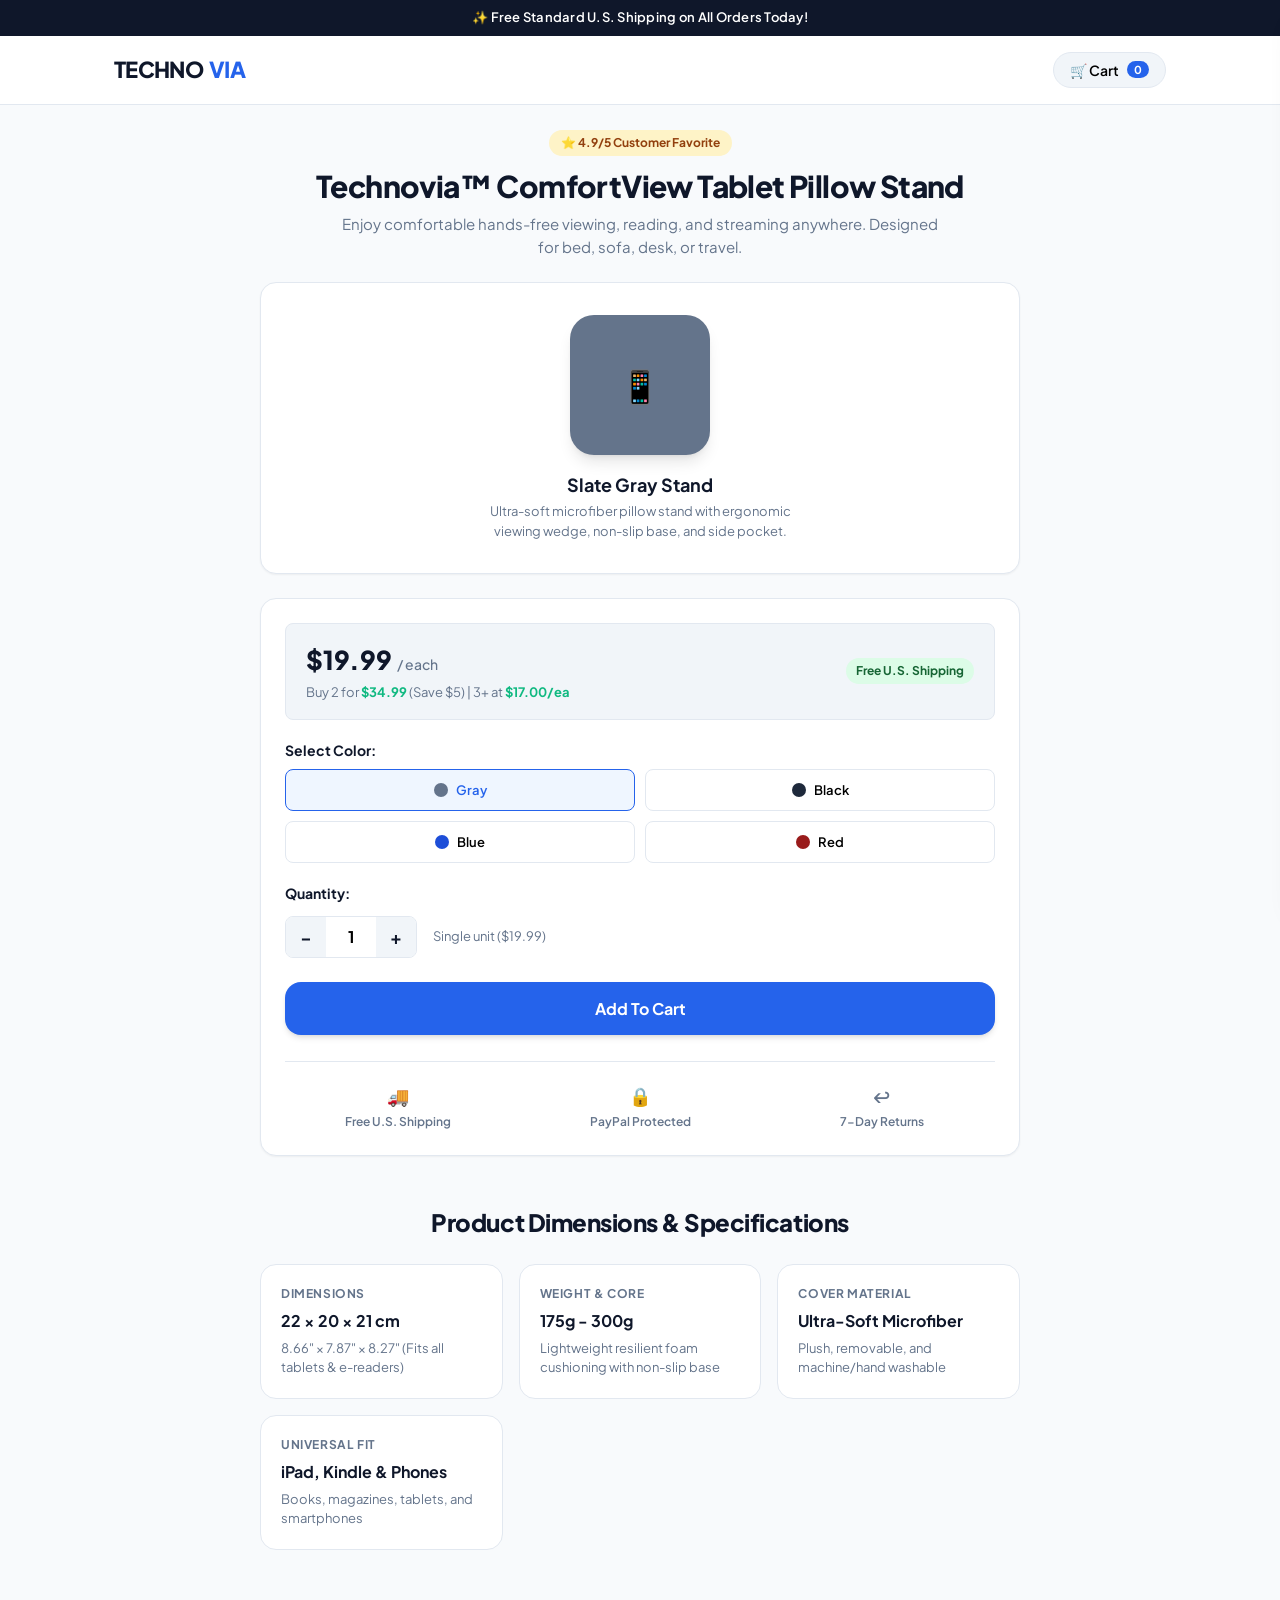
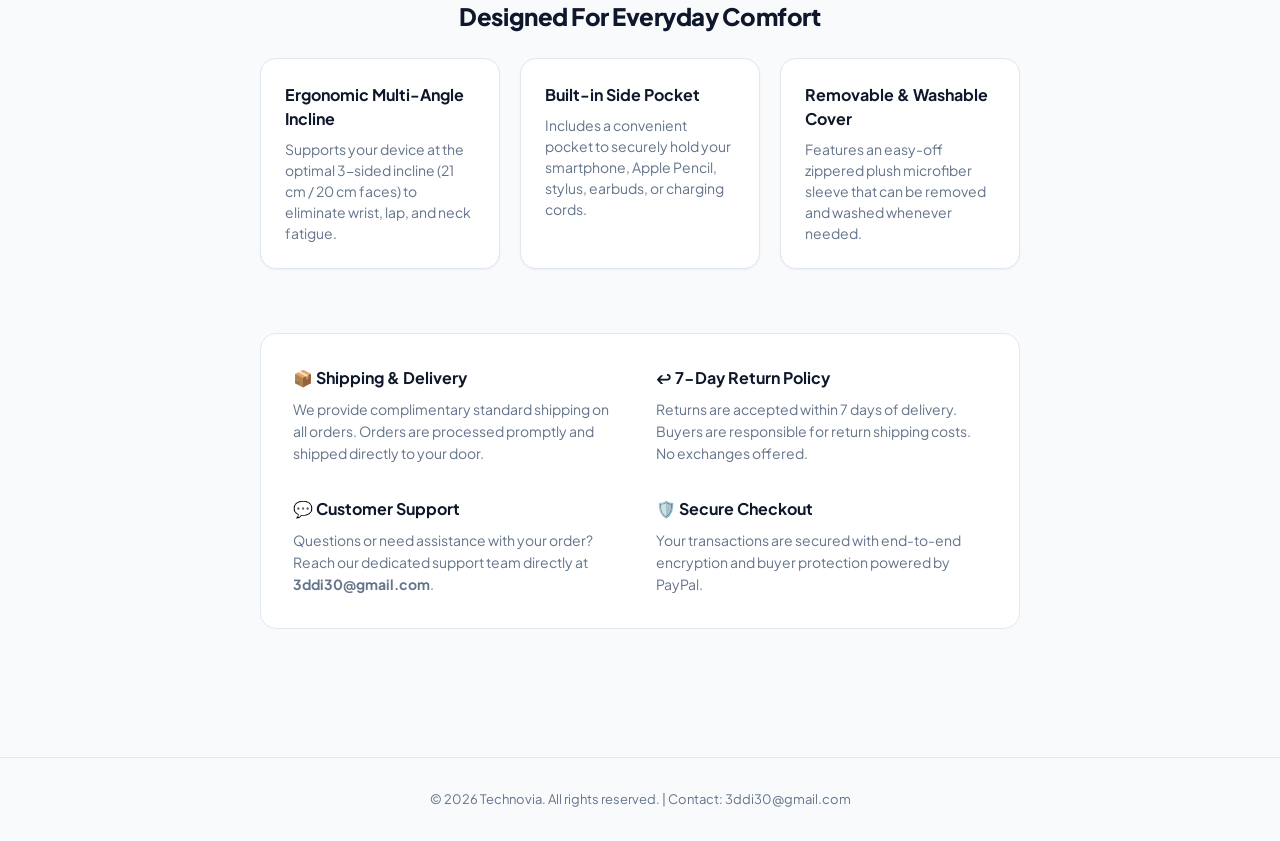
==== commit 20f56544: "Update layout order, remove tag pills, vibrate cart on add, and add favicon/metadata" ====
--- a/index.html
+++ b/index.html
@@ -4,6 +4,11 @@
   <meta charset="UTF-8">
   <meta name="viewport" content="width=device-width, initial-scale=1.0">
   <title>Technovia™ | ComfortView Tablet Pillow Stand</title>
+  <meta name="description" content="Technovia™ ComfortView Tablet Pillow Stand - Ergonomic ultra-soft washable microfiber tablet, iPad & e-reader stand.">
+  <meta property="og:title" content="Technovia™ | ComfortView Tablet Pillow Stand">
+  <meta property="og:description" content="Ergonomic multi-angle microfiber tablet and phone pillow stand with side pocket.">
+  <meta property="og:site_name" content="Technovia">
+  <link rel="icon" type="image/svg+xml" href="data:image/svg+xml,<svg xmlns='http://www.w3.org/2000/svg' viewBox='0 0 32 32'><rect width='32' height='32' rx='6' fill='%230f172a'/><polygon points='6,24 16,6 26,24' fill='%2364748b'/><polygon points='16,6 26,24 19,24 12,12' fill='%232563eb'/><rect x='6' y='21' width='5' height='3' rx='1.5' fill='%2394a3b8'/><rect x='13' y='14' width='6' height='9' rx='1' fill='%23ffffff' opacity='0.9'/></svg>">
   <link rel="preconnect" href="https://fonts.googleapis.com">
   <link rel="preconnect" href="https://fonts.gstatic.com" crossorigin>
   <link href="https://fonts.googleapis.com/css2?family=Plus+Jakarta+Sans:wght@400;500;600;700;800&display=swap" rel="stylesheet">
@@ -99,24 +104,60 @@
       font-weight: 700;
       padding: 2px 7px;
       border-radius: 9999px;
+      transition: transform 0.2s ease;
+    }
+    @keyframes cartVibrate {
+      0% { transform: translate(0, 0) scale(1); }
+      20% { transform: translate(-3px, 1px) rotate(-6deg) scale(1.1); }
+      40% { transform: translate(3px, -1px) rotate(6deg) scale(1.15); }
+      60% { transform: translate(-3px, -1px) rotate(-4deg) scale(1.1); }
+      80% { transform: translate(2px, 1px) rotate(3deg) scale(1.05); }
+      100% { transform: translate(0, 0) scale(1); }
+    }
+    .cart-vibrating {
+      animation: cartVibrate 0.45s cubic-bezier(0.36, 0.07, 0.19, 0.97) both;
+      background: #dbeafe !important;
+      border-color: var(--primary-accent) !important;
+    }
+    .cart-vibrating .cart-badge {
+      transform: scale(1.3);
     }
     .main-container {
-      max-width: 1100px;
+      max-width: 800px;
       margin: 0 auto;
-      padding: 32px 24px 64px 24px;
-    }
-    .product-grid {
-      display: grid;
-      grid-template-columns: 1fr 1.1fr;
-      gap: 48px;
-      align-items: start;
-      margin-bottom: 64px;
-    }
-    @media (max-width: 768px) {
-      .product-grid {
-        grid-template-columns: 1fr;
-        gap: 32px;
-      }
+      padding: 24px 20px 64px 20px;
+    }
+    .product-header-section {
+      text-align: center;
+      margin-bottom: 24px;
+    }
+    .badge-rating {
+      display: inline-flex;
+      align-items: center;
+      gap: 6px;
+      background: #fef3c7;
+      color: #92400e;
+      padding: 4px 12px;
+      border-radius: 9999px;
+      font-size: 12px;
+      font-weight: 700;
+      margin-bottom: 12px;
+    }
+    .product-title {
+      font-size: 30px;
+      font-weight: 800;
+      letter-spacing: -0.02em;
+      line-height: 1.25;
+      color: var(--primary);
+    }
+    .product-desc {
+      font-size: 15px;
+      color: var(--text-muted);
+      line-height: 1.5;
+      margin-top: 8px;
+      max-width: 600px;
+      margin-left: auto;
+      margin-right: auto;
     }
     .visual-showcase {
       background: #ffffff;
@@ -129,13 +170,13 @@
       flex-direction: column;
       align-items: center;
       justify-content: center;
-      min-height: 400px;
+      margin-bottom: 24px;
     }
     .color-preview-cube {
       width: 140px;
       height: 140px;
       border-radius: 24px;
-      margin-bottom: 24px;
+      margin-bottom: 16px;
       box-shadow: var(--shadow-lg);
       transition: background-color 0.3s ease, transform 0.2s ease;
       display: flex;
@@ -147,61 +188,28 @@
     .visual-showcase h3 {
       font-size: 18px;
       font-weight: 700;
-      margin-bottom: 8px;
+      margin-bottom: 4px;
     }
     .visual-showcase p {
       color: var(--text-muted);
-      font-size: 14px;
+      font-size: 13px;
       max-width: 320px;
     }
-    .feature-tags {
-      display: flex;
-      gap: 8px;
-      margin-top: 24px;
-      flex-wrap: wrap;
-      justify-content: center;
-    }
-    .feature-tag {
-      background: var(--surface-subtle);
+    .product-card-controls {
+      background: #ffffff;
       border: 1px solid var(--border);
-      padding: 6px 12px;
-      border-radius: 9999px;
-      font-size: 12px;
-      font-weight: 600;
-      color: var(--text-muted);
-    }
-    .product-details {
+      border-radius: var(--radius);
+      padding: 24px;
+      box-shadow: var(--shadow-sm);
       display: flex;
       flex-direction: column;
       gap: 20px;
-    }
-    .badge-rating {
-      display: inline-flex;
-      align-items: center;
-      gap: 6px;
-      background: #fef3c7;
-      color: #92400e;
-      padding: 4px 10px;
-      border-radius: 9999px;
-      font-size: 12px;
-      font-weight: 700;
-      width: fit-content;
-    }
-    .product-title {
-      font-size: 32px;
-      font-weight: 800;
-      letter-spacing: -0.02em;
-      line-height: 1.2;
-    }
-    .product-desc {
-      font-size: 16px;
-      color: var(--text-muted);
-      line-height: 1.6;
+      margin-bottom: 48px;
     }
     .price-display-box {
       background: var(--surface-subtle);
       border: 1px solid var(--border);
-      border-radius: var(--radius);
+      border-radius: var(--radius-sm);
       padding: 16px 20px;
       display: flex;
       justify-content: space-between;
@@ -311,7 +319,7 @@
     .action-group {
       display: flex;
       gap: 12px;
-      margin-top: 8px;
+      margin-top: 4px;
     }
     .btn-add-cart {
       flex: 1;
@@ -324,7 +332,10 @@
       font-weight: 700;
       cursor: pointer;
       box-shadow: var(--shadow-md);
-      transition: background-color 0.2s ease;
+      transition: background-color 0.2s ease, transform 0.1s ease;
+    }
+    .btn-add-cart:active {
+      transform: scale(0.98);
     }
     .btn-add-cart:hover {
       background: var(--accent-hover);
@@ -335,7 +346,7 @@
       gap: 16px;
       border-top: 1px solid var(--border);
       padding-top: 20px;
-      margin-top: 10px;
+      margin-top: 6px;
     }
     .prop-item {
       text-align: center;
@@ -632,75 +643,73 @@
   <header>
     <div class="nav-container">
       <a href="#" class="brand-logo">TECHNO<span>VIA</span></a>
-      <button class="cart-btn-nav" onclick="openCart()">
+      <button class="cart-btn-nav" id="nav-cart-btn" onclick="openCart()">
         🛒 Cart <span class="cart-badge" id="nav-cart-count">0</span>
       </button>
     </div>
   </header>
   <main class="main-container">
-    <div class="product-grid">
-      <div class="visual-showcase">
-        <div class="color-preview-cube" id="preview-box" style="background-color: #64748b;">📱</div>
-        <h3 id="preview-label">Slate Gray Stand</h3>
-        <p>Ultra-soft microfiber pillow stand with ergonomic viewing wedge, non-slip base, and side pocket.</p>
-        <div class="feature-tags">
-          <span class="feature-tag">Multi-Angle Support</span>
-          <span class="feature-tag">Side Pocket</span>
-          <span class="feature-tag">Removable Cover</span>
-          <span class="feature-tag">Washable Microfiber</span>
+    <!-- Red Section: Title & Details at Top -->
+    <section class="product-header-section">
+      <div class="badge-rating">⭐ 4.9/5 Customer Favorite</div>
+      <h1 class="product-title">Technovia™ ComfortView Tablet Pillow Stand</h1>
+      <p class="product-desc">Enjoy comfortable hands-free viewing, reading, and streaming anywhere. Designed for bed, sofa, desk, or travel.</p>
+    </section>
+
+    <!-- Orange Section: Dynamic Color Preview Image (Yellow feature pills removed) -->
+    <div class="visual-showcase">
+      <div class="color-preview-cube" id="preview-box" style="background-color: #64748b;">📱</div>
+      <h3 id="preview-label">Slate Gray Stand</h3>
+      <p>Ultra-soft microfiber pillow stand with ergonomic viewing wedge, non-slip base, and side pocket.</p>
+    </div>
+
+    <!-- Pricing & Selector Controls -->
+    <div class="product-card-controls">
+      <div class="price-display-box">
+        <div>
+          <div class="price-main">$19.99 <span style="font-size: 14px; font-weight: 500; color: var(--text-muted);">/ each</span></div>
+          <div class="tier-hint" style="margin-top: 4px;">Buy 2 for <strong>$34.99</strong> (Save $5) | 3+ at <strong>$17.00/ea</strong></div>
         </div>
-      </div>
-      <div class="product-details">
-        <div>
-          <div class="badge-rating">⭐ 4.9/5 Customer Favorite</div>
-          <h1 class="product-title" style="margin-top: 8px;">Technovia™ ComfortView Tablet Pillow Stand</h1>
-          <p class="product-desc" style="margin-top: 8px;">Enjoy comfortable hands-free viewing, reading, and streaming anywhere. Designed for hands-free comfort in bed, sofa, desk, or travel.</p>
+        <div class="price-savings-badge">Free U.S. Shipping</div>
+      </div>
+      <div class="selection-group" id="single-color-group">
+        <label class="selection-label">Select Color:</label>
+        <div class="color-grid">
+          <button type="button" class="color-btn active" onclick="setSingleColor('Slate Gray', '#64748b', this)">
+            <span class="color-dot dot-gray"></span> Gray
+          </button>
+          <button type="button" class="color-btn" onclick="setSingleColor('Midnight Black', '#1e293b', this)">
+            <span class="color-dot dot-black"></span> Black
+          </button>
+          <button type="button" class="color-btn" onclick="setSingleColor('Ocean Blue', '#1d4ed8', this)">
+            <span class="color-dot dot-blue"></span> Blue
+          </button>
+          <button type="button" class="color-btn" onclick="setSingleColor('Wine Red', '#991b1b', this)">
+            <span class="color-dot dot-red"></span> Red
+          </button>
         </div>
-        <div class="price-display-box">
-          <div>
-            <div class="price-main">$19.99 <span style="font-size: 14px; font-weight: 500; color: var(--text-muted);">/ each</span></div>
-            <div class="tier-hint" style="margin-top: 4px;">Buy 2 for <strong>$34.99</strong> (Save $5) | 3+ at <strong>$17.00/ea</strong></div>
+      </div>
+      <div class="selection-group">
+        <label class="selection-label">Quantity:</label>
+        <div class="qty-selector-container">
+          <div class="qty-controls">
+            <button type="button" class="qty-btn" onclick="adjustMainQty(-1)">−</button>
+            <input type="text" class="qty-input" id="main-qty-input" value="1" readonly>
+            <button type="button" class="qty-btn" onclick="adjustMainQty(1)">+</button>
           </div>
-          <div class="price-savings-badge">Free U.S. Shipping</div>
+          <span class="tier-hint" id="qty-tier-indicator">Single unit ($19.99)</span>
         </div>
-        <div class="selection-group" id="single-color-group">
-          <label class="selection-label">Select Color:</label>
-          <div class="color-grid">
-            <button type="button" class="color-btn active" onclick="setSingleColor('Slate Gray', '#64748b', this)">
-              <span class="color-dot dot-gray"></span> Gray
-            </button>
-            <button type="button" class="color-btn" onclick="setSingleColor('Midnight Black', '#1e293b', this)">
-              <span class="color-dot dot-black"></span> Black
-            </button>
-            <button type="button" class="color-btn" onclick="setSingleColor('Ocean Blue', '#1d4ed8', this)">
-              <span class="color-dot dot-blue"></span> Blue
-            </button>
-            <button type="button" class="color-btn" onclick="setSingleColor('Wine Red', '#991b1b', this)">
-              <span class="color-dot dot-red"></span> Red
-            </button>
-          </div>
-        </div>
-        <div class="selection-group">
-          <label class="selection-label">Quantity:</label>
-          <div class="qty-selector-container">
-            <div class="qty-controls">
-              <button type="button" class="qty-btn" onclick="adjustMainQty(-1)">−</button>
-              <input type="text" class="qty-input" id="main-qty-input" value="1" readonly>
-              <button type="button" class="qty-btn" onclick="adjustMainQty(1)">+</button>
-            </div>
-            <span class="tier-hint" id="qty-tier-indicator">Single unit</span>
-          </div>
-        </div>
-        <div class="action-group">
-          <button type="button" class="btn-add-cart" onclick="addToCart()">Add To Cart & View Order</button>
-        </div>
-        <div class="value-props">
-          <div class="prop-item"><div class="prop-icon">🚚</div><div>Free U.S. Shipping</div></div>
-          <div class="prop-item"><div class="prop-icon">🔒</div><div>PayPal Protected</div></div>
-          <div class="prop-item"><div class="prop-icon">↩️</div><div>7-Day Returns</div></div>
-        </div>
+      </div>
+      <div class="action-group">
+        <button type="button" class="btn-add-cart" onclick="addToCart()">Add To Cart</button>
+      </div>
+      <div class="value-props">
+        <div class="prop-item"><div class="prop-icon">🚚</div><div>Free U.S. Shipping</div></div>
+        <div class="prop-item"><div class="prop-icon">🔒</div><div>PayPal Protected</div></div>
+        <div class="prop-item"><div class="prop-icon">↩️</div><div>7-Day Returns</div></div>
       </div>
     </div>
+
     <h2 class="section-title">Product Dimensions & Specifications</h2>
     <div class="specs-grid">
       <div class="spec-card">
@@ -724,6 +733,7 @@
         <div class="spec-sub">Books, magazines, tablets, and smartphones</div>
       </div>
     </div>
+
     <h2 class="section-title">Designed For Everyday Comfort</h2>
     <div class="benefits-grid">
       <div class="benefit-card">
@@ -739,6 +749,7 @@
         <p>Features an easy-off zippered plush microfiber sleeve that can be removed and washed whenever needed.</p>
       </div>
     </div>
+
     <div class="policy-container">
       <div class="policy-grid">
         <div class="policy-block">
@@ -760,6 +771,7 @@
       </div>
     </div>
   </main>
+
   <div class="cart-overlay" id="cart-overlay" onclick="closeCart()"></div>
   <div class="cart-drawer" id="cart-drawer">
     <div class="cart-header">
@@ -791,14 +803,17 @@
       <div id="paypal-button-container"></div>
     </div>
   </div>
+
   <footer>
     <p>© 2026 Technovia. All rights reserved. | Contact: 3ddi30@gmail.com</p>
   </footer>
+
   <script>
     let selectedColor = 'Slate Gray';
     let selectedColorHex = '#64748b';
     let currentQty = 1;
     let cart = [];
+
     function setSingleColor(name, hex, btn) {
       selectedColor = name;
       selectedColorHex = hex;
@@ -807,6 +822,7 @@
       document.getElementById('preview-box').style.backgroundColor = hex;
       document.getElementById('preview-label').innerText = name + ' Stand';
     }
+
     function adjustMainQty(delta) {
       currentQty = Math.max(1, currentQty + delta);
       document.getElementById('main-qty-input').value = currentQty;
@@ -820,6 +836,18 @@
         indicator.innerHTML = '<span style="color: #10b981; font-weight: 700;">Bulk Rate: $' + total + ' ($17.00/ea)</span>';
       }
     }
+
+    function triggerCartVibration() {
+      const btn = document.getElementById('nav-cart-btn');
+      btn.classList.remove('cart-vibrating');
+      void btn.offsetWidth; // trigger reflow
+      btn.classList.add('cart-vibrating');
+      setTimeout(() => btn.classList.remove('cart-vibrating'), 600);
+      if (navigator.vibrate) {
+        navigator.vibrate([40, 60, 40]);
+      }
+    }
+
     function addToCart() {
       const existing = cart.find(item => item.color === selectedColor);
       if (existing) {
@@ -836,8 +864,9 @@
       document.getElementById('main-qty-input').value = 1;
       document.getElementById('qty-tier-indicator').innerText = 'Single unit ($19.99)';
       updateCartUI();
-      openCart();
-    }
+      triggerCartVibration();
+    }
+
     function updateItemQty(index, delta) {
       cart[index].qty += delta;
       if (cart[index].qty <= 0) {
@@ -845,10 +874,12 @@
       }
       updateCartUI();
     }
+
     function removeItem(index) {
       cart.splice(index, 1);
       updateCartUI();
     }
+
     function calculateCart() {
       const totalUnits = cart.reduce((acc, item) => acc + item.qty, 0);
       let subtotalStandard = totalUnits * 19.99;
@@ -865,6 +896,7 @@
       const discount = Math.max(0, subtotalStandard - finalTotal);
       return { totalUnits, finalTotal, discount };
     }
+
     function updateCartUI() {
       const container = document.getElementById('cart-items-container');
       const navBadge = document.getElementById('nav-cart-count');
@@ -904,14 +936,17 @@
       container.innerHTML = html;
       renderPayPalButtons();
     }
+
     function openCart() {
       document.getElementById('cart-overlay').classList.add('open');
       document.getElementById('cart-drawer').classList.add('open');
     }
+
     function closeCart() {
       document.getElementById('cart-overlay').classList.remove('open');
       document.getElementById('cart-drawer').classList.remove('open');
     }
+
     function renderPayPalButtons() {
       const container = document.getElementById('paypal-button-container');
       container.innerHTML = '';
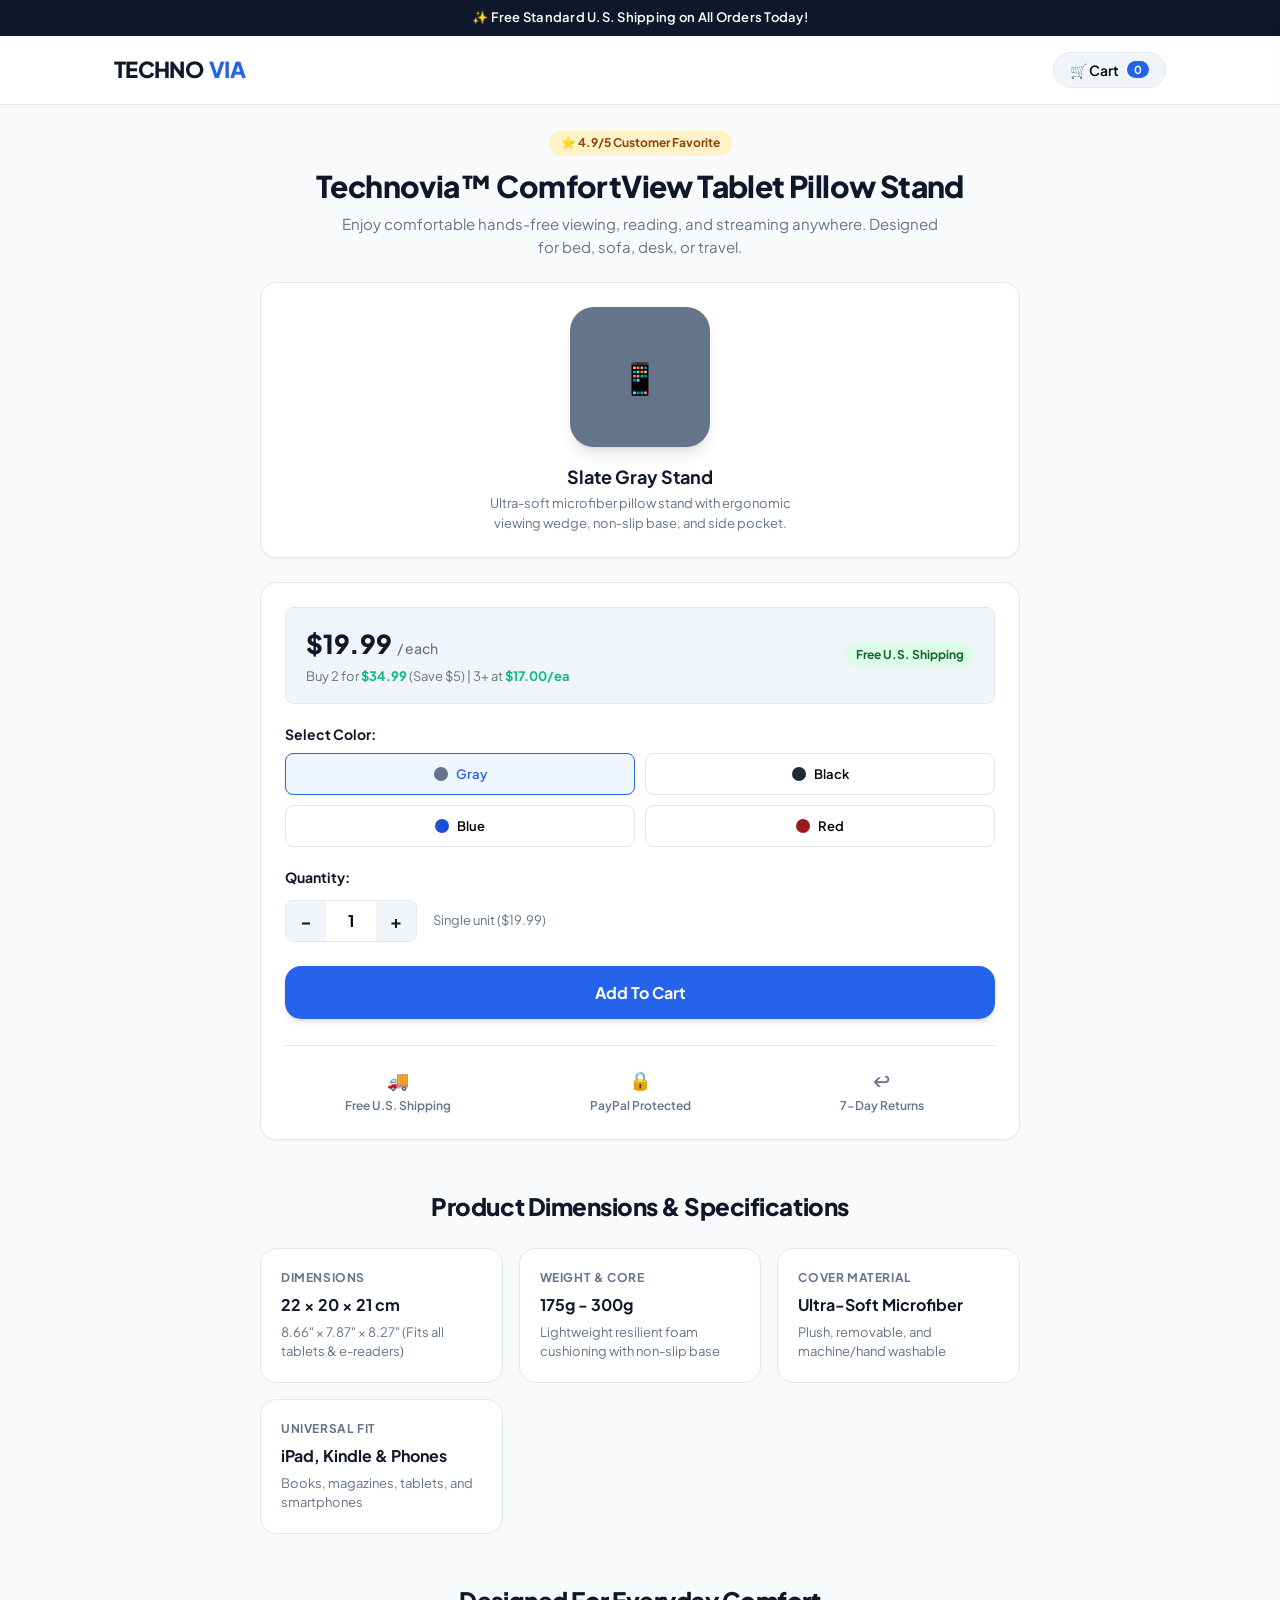
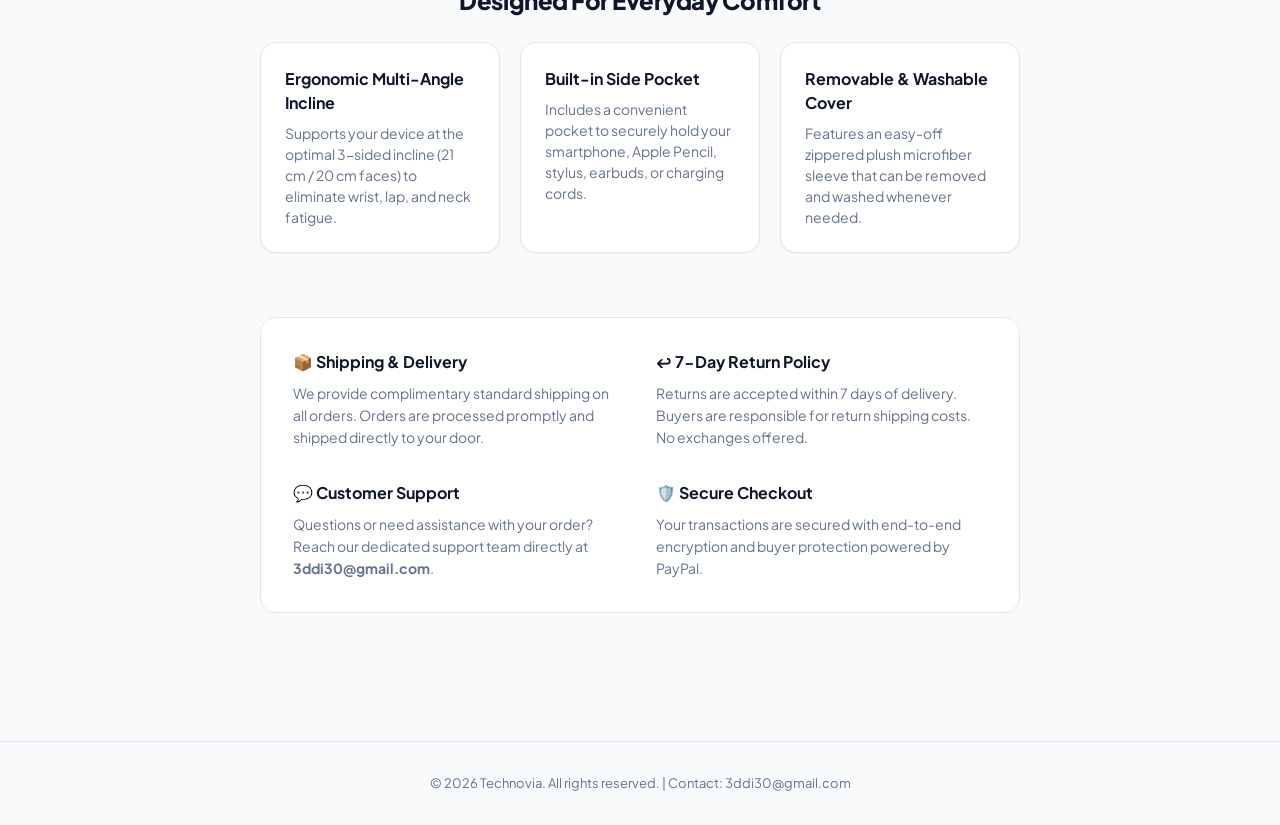
==== commit 41ea822c: "Wire real product photos into color selector and cart line items" ====
--- a/index.html
+++ b/index.html
@@ -8,7 +8,9 @@
   <meta property="og:title" content="Technovia™ | ComfortView Tablet Pillow Stand">
   <meta property="og:description" content="Ergonomic multi-angle microfiber tablet and phone pillow stand with side pocket.">
   <meta property="og:site_name" content="Technovia">
-  <link rel="icon" type="image/svg+xml" href="data:image/svg+xml,<svg xmlns='http://www.w3.org/2000/svg' viewBox='0 0 32 32'><rect width='32' height='32' rx='6' fill='%230f172a'/><polygon points='6,24 16,6 26,24' fill='%2364748b'/><polygon points='16,6 26,24 19,24 12,12' fill='%232563eb'/><rect x='6' y='21' width='5' height='3' rx='1.5' fill='%2394a3b8'/><rect x='13' y='14' width='6' height='9' rx='1' fill='%23ffffff' opacity='0.9'/></svg>">
+  <meta property="og:image" content="stand-gray.jpg">
+  <link rel="icon" type="image/jpeg" href="stand-gray.jpg">
+  <link rel="apple-touch-icon" href="stand-gray.jpg">
   <link rel="preconnect" href="https://fonts.googleapis.com">
   <link rel="preconnect" href="https://fonts.gstatic.com" crossorigin>
   <link href="https://fonts.googleapis.com/css2?family=Plus+Jakarta+Sans:wght@400;500;600;700;800&display=swap" rel="stylesheet">
@@ -163,7 +165,7 @@
       background: #ffffff;
       border-radius: var(--radius);
       border: 1px solid var(--border);
-      padding: 32px 24px;
+      padding: 24px;
       text-align: center;
       box-shadow: var(--shadow-sm);
       display: flex;
@@ -171,6 +173,16 @@
       align-items: center;
       justify-content: center;
       margin-bottom: 24px;
+    }
+    .preview-img {
+      width: 100%;
+      max-width: 520px;
+      height: auto;
+      border-radius: var(--radius);
+      box-shadow: var(--shadow-md);
+      margin-bottom: 16px;
+      transition: opacity 0.25s ease;
+      background: var(--surface-subtle);
     }
     .color-preview-cube {
       width: 140px;
@@ -179,7 +191,7 @@
       margin-bottom: 16px;
       box-shadow: var(--shadow-lg);
       transition: background-color 0.3s ease, transform 0.2s ease;
-      display: flex;
+      display: none;
       align-items: center;
       justify-content: center;
       color: #ffffff;
@@ -520,6 +532,15 @@
       padding-bottom: 16px;
       margin-bottom: 16px;
       align-items: center;
+    }
+    .cart-item-thumb {
+      width: 56px;
+      height: 56px;
+      border-radius: 10px;
+      object-fit: cover;
+      background: var(--surface-subtle);
+      border: 1px solid var(--border);
+      flex-shrink: 0;
     }
     .cart-item-info {
       flex: 1;
@@ -649,21 +670,19 @@
     </div>
   </header>
   <main class="main-container">
-    <!-- Red Section: Title & Details at Top -->
     <section class="product-header-section">
       <div class="badge-rating">⭐ 4.9/5 Customer Favorite</div>
       <h1 class="product-title">Technovia™ ComfortView Tablet Pillow Stand</h1>
       <p class="product-desc">Enjoy comfortable hands-free viewing, reading, and streaming anywhere. Designed for bed, sofa, desk, or travel.</p>
     </section>
 
-    <!-- Orange Section: Dynamic Color Preview Image (Yellow feature pills removed) -->
     <div class="visual-showcase">
+      <img class="preview-img" id="preview-img" src="stand-gray.jpg" alt="Technovia ComfortView Tablet Pillow Stand in Slate Gray" onerror="handleImgError()">
       <div class="color-preview-cube" id="preview-box" style="background-color: #64748b;">📱</div>
       <h3 id="preview-label">Slate Gray Stand</h3>
       <p>Ultra-soft microfiber pillow stand with ergonomic viewing wedge, non-slip base, and side pocket.</p>
     </div>
 
-    <!-- Pricing & Selector Controls -->
     <div class="product-card-controls">
       <div class="price-display-box">
         <div>
@@ -675,16 +694,16 @@
       <div class="selection-group" id="single-color-group">
         <label class="selection-label">Select Color:</label>
         <div class="color-grid">
-          <button type="button" class="color-btn active" onclick="setSingleColor('Slate Gray', '#64748b', this)">
+          <button type="button" class="color-btn active" onclick="setSingleColor('Slate Gray', '#64748b', 'stand-gray.jpg', this)">
             <span class="color-dot dot-gray"></span> Gray
           </button>
-          <button type="button" class="color-btn" onclick="setSingleColor('Midnight Black', '#1e293b', this)">
+          <button type="button" class="color-btn" onclick="setSingleColor('Midnight Black', '#1e293b', 'stand-black.jpg', this)">
             <span class="color-dot dot-black"></span> Black
           </button>
-          <button type="button" class="color-btn" onclick="setSingleColor('Ocean Blue', '#1d4ed8', this)">
+          <button type="button" class="color-btn" onclick="setSingleColor('Ocean Blue', '#1d4ed8', 'stand-blue.jpg', this)">
             <span class="color-dot dot-blue"></span> Blue
           </button>
-          <button type="button" class="color-btn" onclick="setSingleColor('Wine Red', '#991b1b', this)">
+          <button type="button" class="color-btn" onclick="setSingleColor('Wine Red', '#991b1b', 'stand-red.jpg', this)">
             <span class="color-dot dot-red"></span> Red
           </button>
         </div>
@@ -809,17 +828,40 @@
   </footer>
 
   <script>
+    const colorImages = {
+      'Slate Gray': 'stand-gray.jpg',
+      'Midnight Black': 'stand-black.jpg',
+      'Ocean Blue': 'stand-blue.jpg',
+      'Wine Red': 'stand-red.jpg'
+    };
     let selectedColor = 'Slate Gray';
     let selectedColorHex = '#64748b';
     let currentQty = 1;
     let cart = [];
 
-    function setSingleColor(name, hex, btn) {
+    function handleImgError() {
+      const img = document.getElementById('preview-img');
+      const cube = document.getElementById('preview-box');
+      img.style.display = 'none';
+      cube.style.display = 'flex';
+      cube.style.backgroundColor = selectedColorHex;
+    }
+
+    function setSingleColor(name, hex, imgSrc, btn) {
       selectedColor = name;
       selectedColorHex = hex;
       document.querySelectorAll('#single-color-group .color-btn').forEach(b => b.classList.remove('active'));
       btn.classList.add('active');
-      document.getElementById('preview-box').style.backgroundColor = hex;
+      const img = document.getElementById('preview-img');
+      const cube = document.getElementById('preview-box');
+      if (img.style.display !== 'none') {
+        img.style.opacity = '0';
+        img.src = colorImages[name];
+        img.alt = 'Technovia ComfortView Tablet Pillow Stand in ' + name;
+        img.onload = () => { img.style.opacity = '1'; };
+      } else {
+        cube.style.backgroundColor = hex;
+      }
       document.getElementById('preview-label').innerText = name + ' Stand';
     }
 
@@ -840,7 +882,7 @@
     function triggerCartVibration() {
       const btn = document.getElementById('nav-cart-btn');
       btn.classList.remove('cart-vibrating');
-      void btn.offsetWidth; // trigger reflow
+      void btn.offsetWidth;
       btn.classList.add('cart-vibrating');
       setTimeout(() => btn.classList.remove('cart-vibrating'), 600);
       if (navigator.vibrate) {
@@ -857,6 +899,7 @@
           id: 'item-' + selectedColor.toLowerCase().replace(/\s+/g, '-'),
           title: 'Technovia™ ComfortView Stand',
           color: selectedColor,
+          img: colorImages[selectedColor],
           qty: currentQty
         });
       }
@@ -918,6 +961,7 @@
       cart.forEach((item, idx) => {
         html += `
           <div class="cart-item">
+            <img class="cart-item-thumb" src="${item.img}" alt="${item.color}" onerror="this.style.visibility='hidden'">
             <div class="cart-item-info">
               <div class="cart-item-title">${item.title}</div>
               <div class="cart-item-desc">Color: <strong>${item.color}</strong></div>
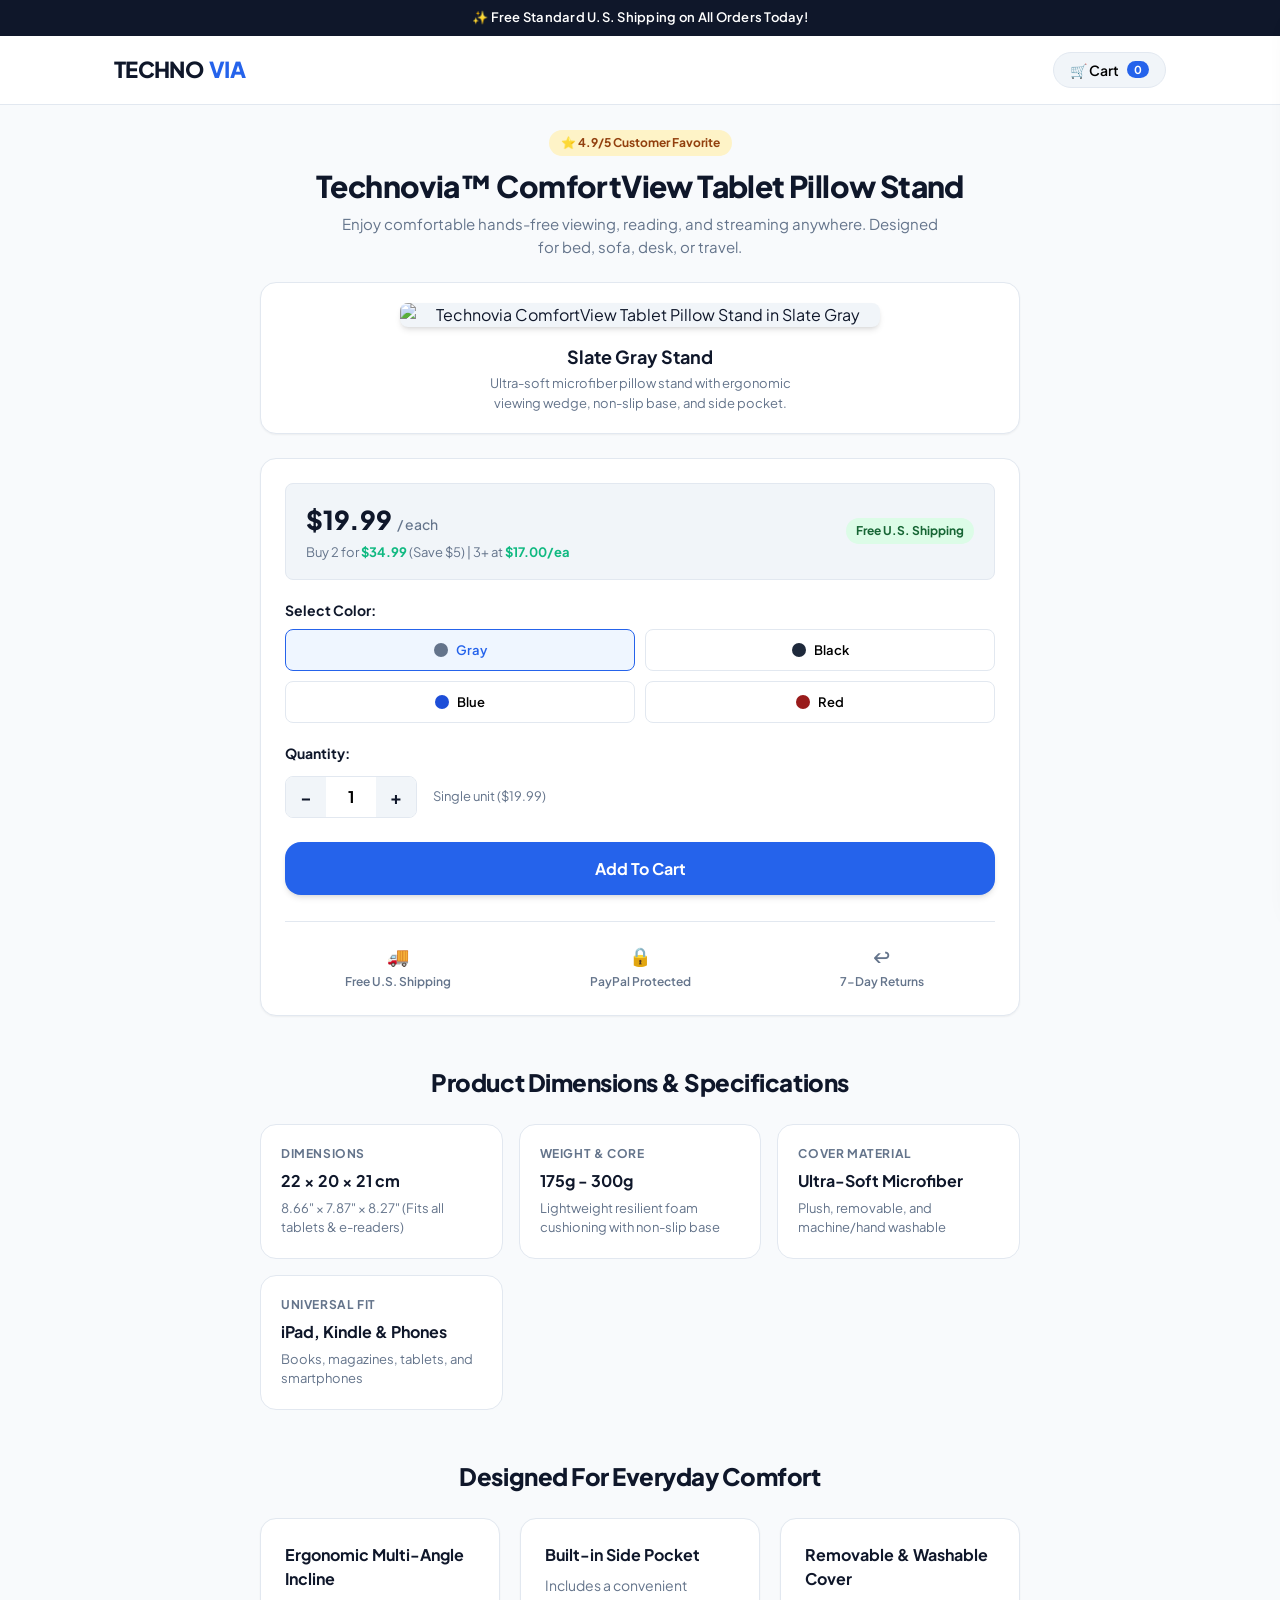
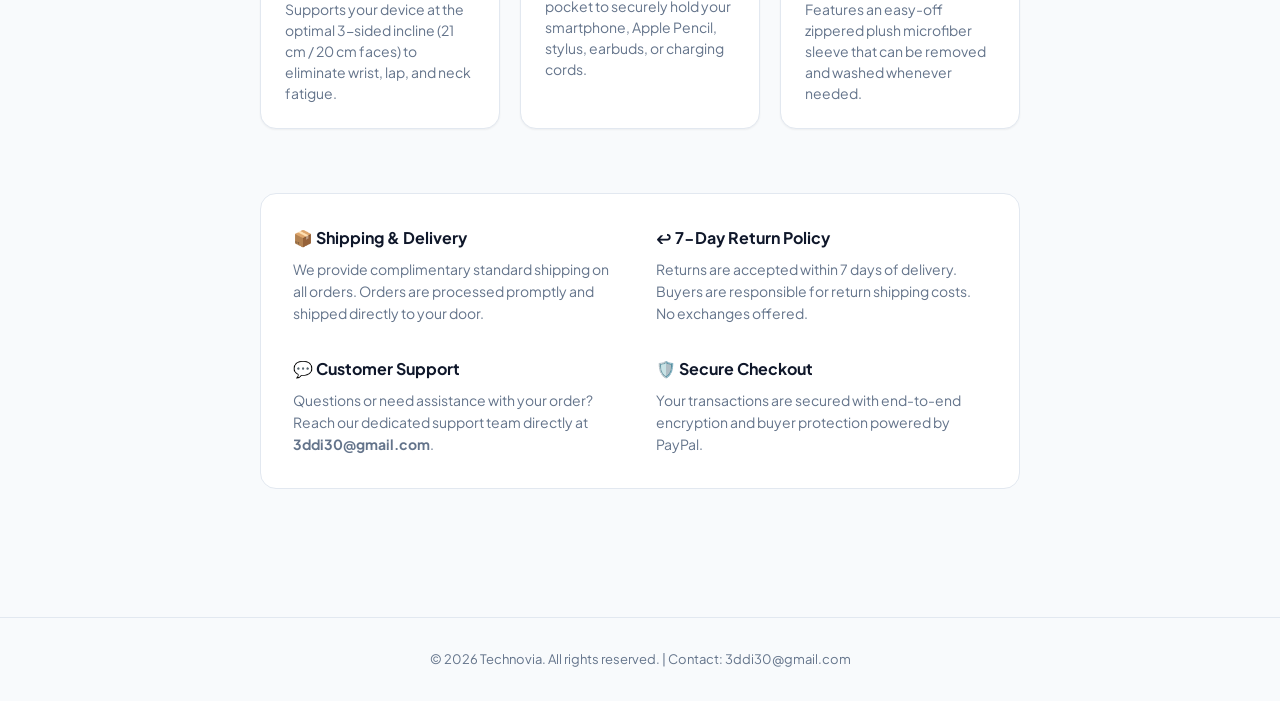
==== commit 43852740: "Configure image URLs in index.html for gray, black, blue, and red stands" ====
--- a/index.html
+++ b/index.html
@@ -8,9 +8,7 @@
   <meta property="og:title" content="Technovia™ | ComfortView Tablet Pillow Stand">
   <meta property="og:description" content="Ergonomic multi-angle microfiber tablet and phone pillow stand with side pocket.">
   <meta property="og:site_name" content="Technovia">
-  <meta property="og:image" content="stand-gray.jpg">
-  <link rel="icon" type="image/jpeg" href="stand-gray.jpg">
-  <link rel="apple-touch-icon" href="stand-gray.jpg">
+  <link rel="icon" type="image/svg+xml" href="data:image/svg+xml,<svg xmlns='http://www.w3.org/2000/svg' viewBox='0 0 32 32'><rect width='32' height='32' rx='6' fill='%230f172a'/><polygon points='6,24 16,6 26,24' fill='%2364748b'/><polygon points='16,6 26,24 19,24 12,12' fill='%232563eb'/><rect x='6' y='21' width='5' height='3' rx='1.5' fill='%2394a3b8'/><rect x='13' y='14' width='6' height='9' rx='1' fill='%23ffffff' opacity='0.9'/></svg>">
   <link rel="preconnect" href="https://fonts.googleapis.com">
   <link rel="preconnect" href="https://fonts.gstatic.com" crossorigin>
   <link href="https://fonts.googleapis.com/css2?family=Plus+Jakarta+Sans:wght@400;500;600;700;800&display=swap" rel="stylesheet">
@@ -165,7 +163,7 @@
       background: #ffffff;
       border-radius: var(--radius);
       border: 1px solid var(--border);
-      padding: 24px;
+      padding: 20px;
       text-align: center;
       box-shadow: var(--shadow-sm);
       display: flex;
@@ -176,26 +174,13 @@
     }
     .preview-img {
       width: 100%;
-      max-width: 520px;
+      max-width: 480px;
       height: auto;
-      border-radius: var(--radius);
+      border-radius: var(--radius-sm);
       box-shadow: var(--shadow-md);
       margin-bottom: 16px;
-      transition: opacity 0.25s ease;
+      transition: opacity 0.2s ease;
       background: var(--surface-subtle);
-    }
-    .color-preview-cube {
-      width: 140px;
-      height: 140px;
-      border-radius: 24px;
-      margin-bottom: 16px;
-      box-shadow: var(--shadow-lg);
-      transition: background-color 0.3s ease, transform 0.2s ease;
-      display: none;
-      align-items: center;
-      justify-content: center;
-      color: #ffffff;
-      font-size: 32px;
     }
     .visual-showcase h3 {
       font-size: 18px;
@@ -677,8 +662,7 @@
     </section>
 
     <div class="visual-showcase">
-      <img class="preview-img" id="preview-img" src="stand-gray.jpg" alt="Technovia ComfortView Tablet Pillow Stand in Slate Gray" onerror="handleImgError()">
-      <div class="color-preview-cube" id="preview-box" style="background-color: #64748b;">📱</div>
+      <img class="preview-img" id="preview-img" alt="Technovia ComfortView Tablet Pillow Stand in Slate Gray">
       <h3 id="preview-label">Slate Gray Stand</h3>
       <p>Ultra-soft microfiber pillow stand with ergonomic viewing wedge, non-slip base, and side pocket.</p>
     </div>
@@ -694,16 +678,16 @@
       <div class="selection-group" id="single-color-group">
         <label class="selection-label">Select Color:</label>
         <div class="color-grid">
-          <button type="button" class="color-btn active" onclick="setSingleColor('Slate Gray', '#64748b', 'stand-gray.jpg', this)">
+          <button type="button" class="color-btn active" onclick="setSingleColor('Slate Gray', '#64748b', this)">
             <span class="color-dot dot-gray"></span> Gray
           </button>
-          <button type="button" class="color-btn" onclick="setSingleColor('Midnight Black', '#1e293b', 'stand-black.jpg', this)">
+          <button type="button" class="color-btn" onclick="setSingleColor('Midnight Black', '#1e293b', this)">
             <span class="color-dot dot-black"></span> Black
           </button>
-          <button type="button" class="color-btn" onclick="setSingleColor('Ocean Blue', '#1d4ed8', 'stand-blue.jpg', this)">
+          <button type="button" class="color-btn" onclick="setSingleColor('Ocean Blue', '#1d4ed8', this)">
             <span class="color-dot dot-blue"></span> Blue
           </button>
-          <button type="button" class="color-btn" onclick="setSingleColor('Wine Red', '#991b1b', 'stand-red.jpg', this)">
+          <button type="button" class="color-btn" onclick="setSingleColor('Wine Red', '#991b1b', this)">
             <span class="color-dot dot-red"></span> Red
           </button>
         </div>
@@ -829,39 +813,29 @@
 
   <script>
     const colorImages = {
-      'Slate Gray': 'stand-gray.jpg',
-      'Midnight Black': 'stand-black.jpg',
-      'Ocean Blue': 'stand-blue.jpg',
-      'Wine Red': 'stand-red.jpg'
+      'Slate Gray': 'https://raw.githubusercontent.com/bredward127/Technovia/main/images/gray.jpg',
+      'Midnight Black': 'https://raw.githubusercontent.com/bredward127/Technovia/main/images/black.jpg',
+      'Ocean Blue': 'https://raw.githubusercontent.com/bredward127/Technovia/main/images/blue.jpg',
+      'Wine Red': 'https://raw.githubusercontent.com/bredward127/Technovia/main/images/red.jpg'
     };
     let selectedColor = 'Slate Gray';
     let selectedColorHex = '#64748b';
     let currentQty = 1;
     let cart = [];
 
-    function handleImgError() {
-      const img = document.getElementById('preview-img');
-      const cube = document.getElementById('preview-box');
-      img.style.display = 'none';
-      cube.style.display = 'flex';
-      cube.style.backgroundColor = selectedColorHex;
-    }
-
-    function setSingleColor(name, hex, imgSrc, btn) {
+    // Initialize preview image
+    document.getElementById('preview-img').src = colorImages['Slate Gray'];
+
+    function setSingleColor(name, hex, btn) {
       selectedColor = name;
       selectedColorHex = hex;
       document.querySelectorAll('#single-color-group .color-btn').forEach(b => b.classList.remove('active'));
       btn.classList.add('active');
       const img = document.getElementById('preview-img');
-      const cube = document.getElementById('preview-box');
-      if (img.style.display !== 'none') {
-        img.style.opacity = '0';
-        img.src = colorImages[name];
-        img.alt = 'Technovia ComfortView Tablet Pillow Stand in ' + name;
-        img.onload = () => { img.style.opacity = '1'; };
-      } else {
-        cube.style.backgroundColor = hex;
-      }
+      img.style.opacity = '0';
+      img.src = colorImages[name];
+      img.alt = 'Technovia ComfortView Tablet Pillow Stand in ' + name;
+      img.onload = () => { img.style.opacity = '1'; };
       document.getElementById('preview-label').innerText = name + ' Stand';
     }
 
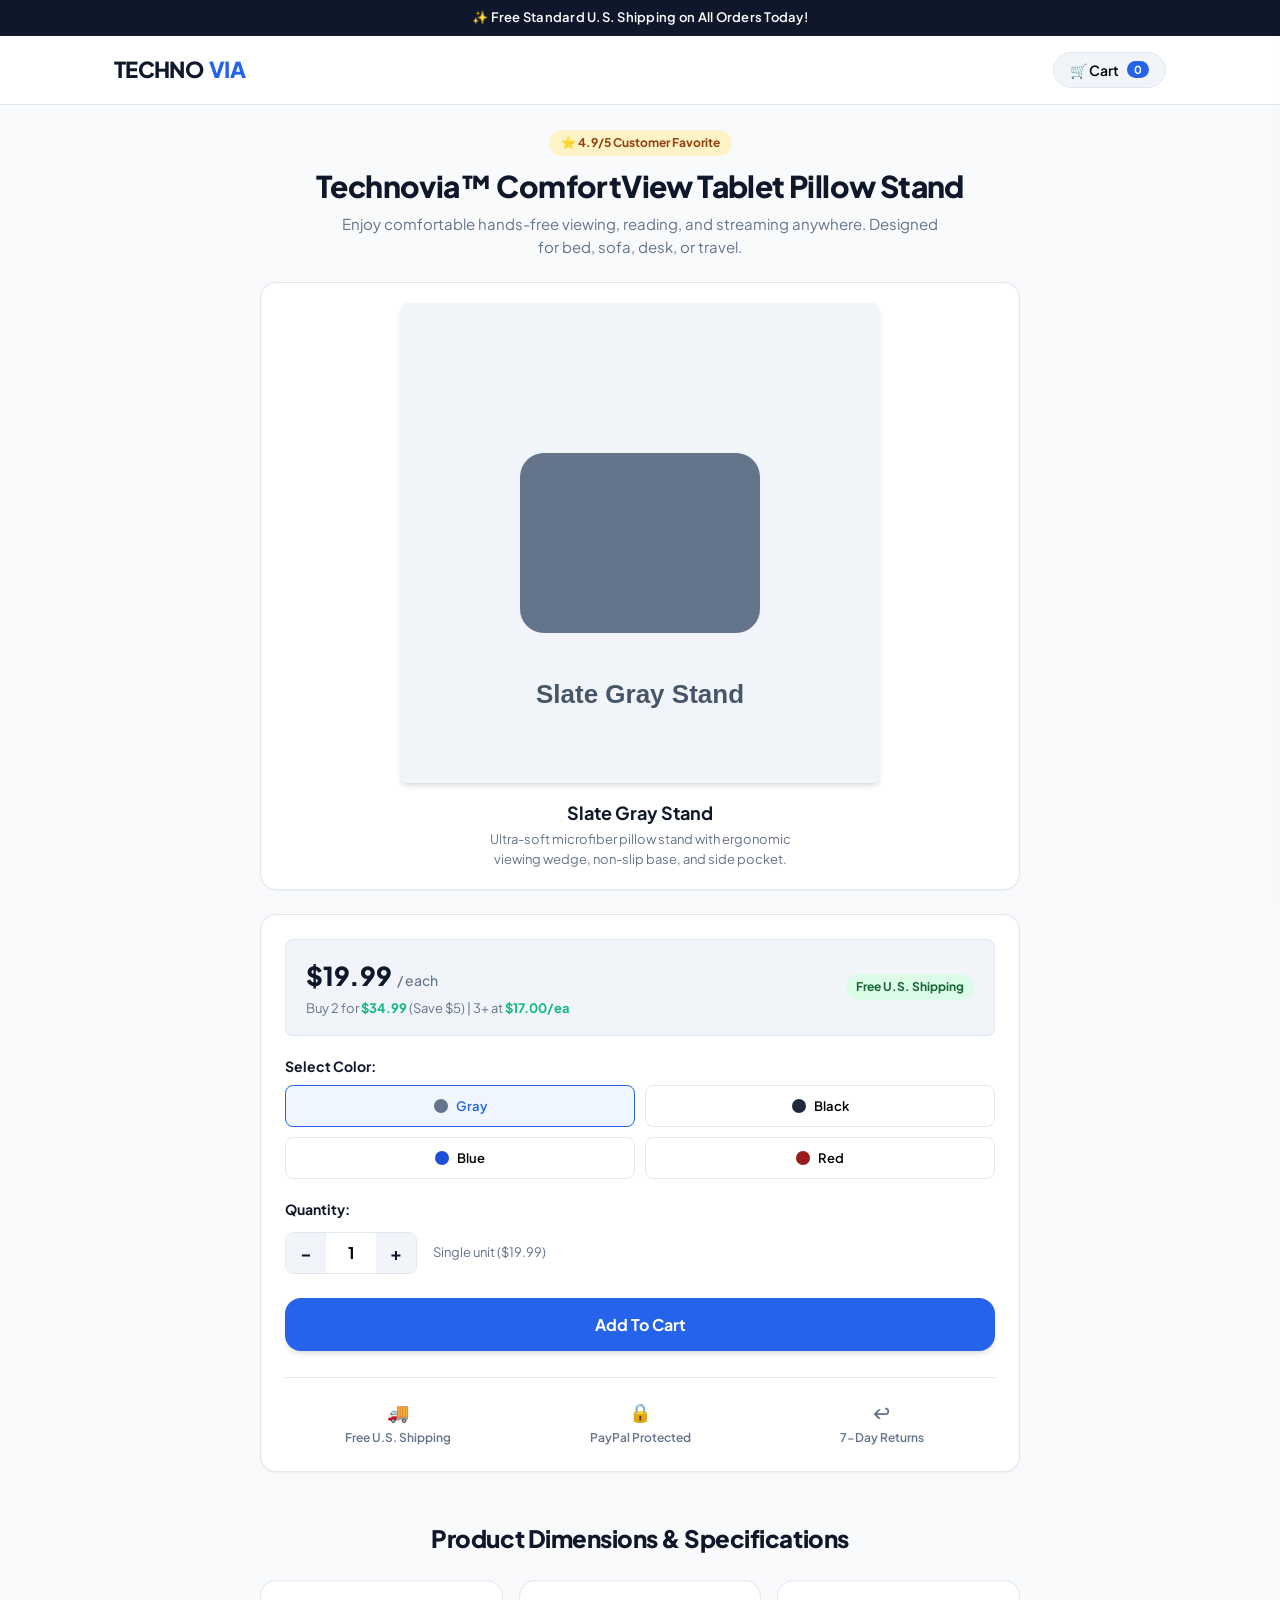
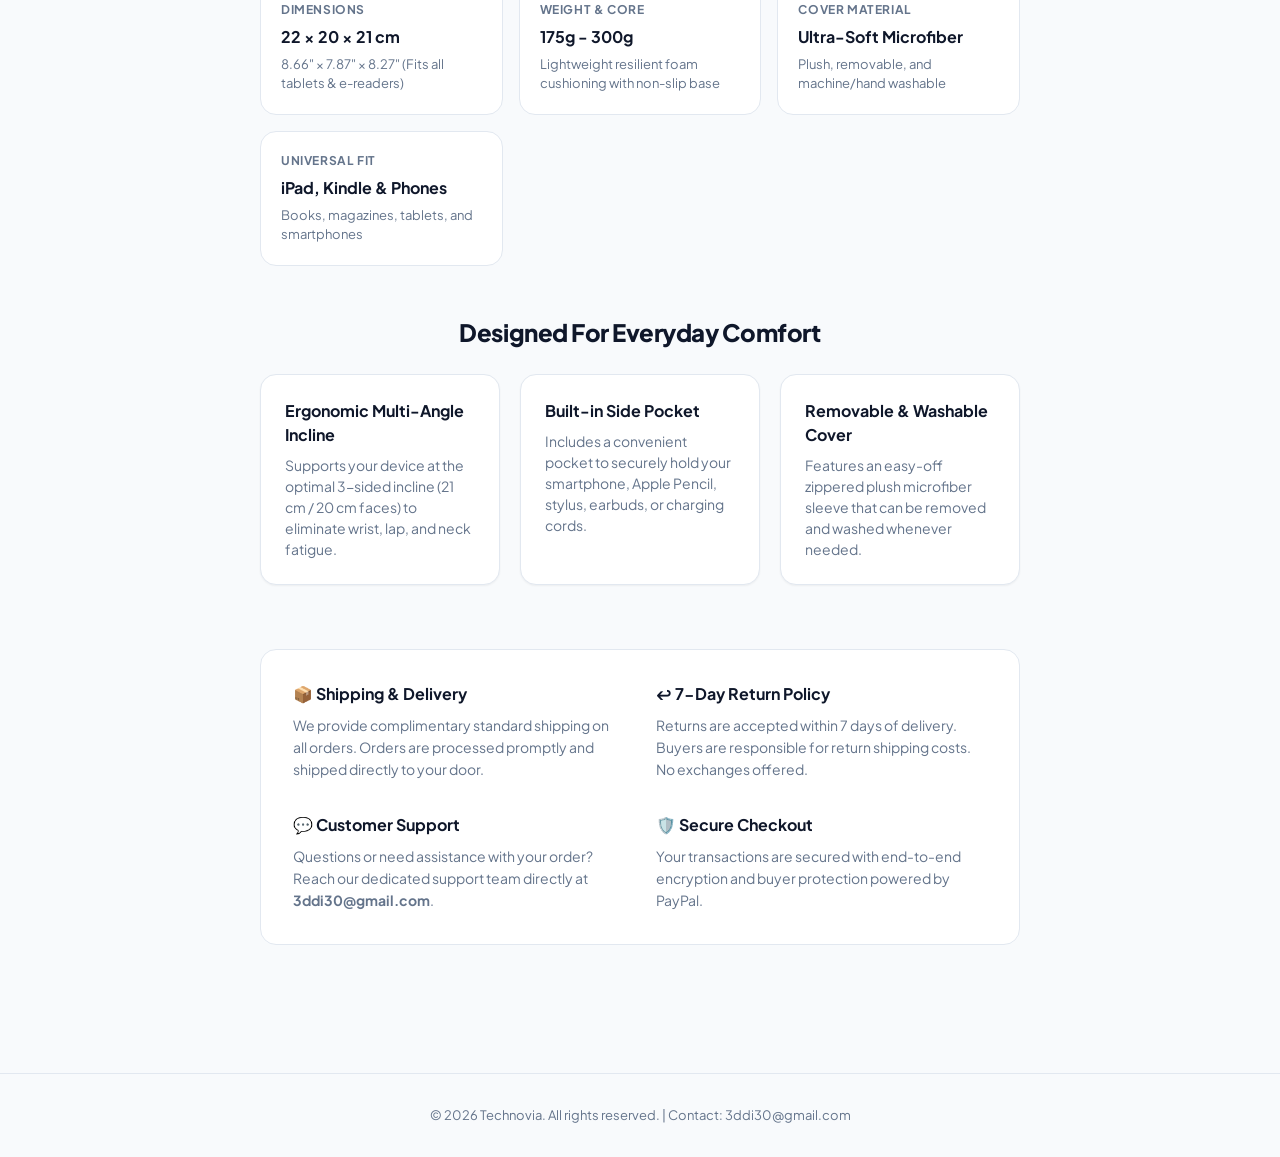
==== commit 54a9a579: "Serve product photos from the deployment instead of GitHub raw The colour variants pointed at raw.gi" ====
--- a/index.html
+++ b/index.html
@@ -8,6 +8,7 @@
   <meta property="og:title" content="Technovia™ | ComfortView Tablet Pillow Stand">
   <meta property="og:description" content="Ergonomic multi-angle microfiber tablet and phone pillow stand with side pocket.">
   <meta property="og:site_name" content="Technovia">
+  <meta property="og:image" content="images/gray.jpg">
   <link rel="icon" type="image/svg+xml" href="data:image/svg+xml,<svg xmlns='http://www.w3.org/2000/svg' viewBox='0 0 32 32'><rect width='32' height='32' rx='6' fill='%230f172a'/><polygon points='6,24 16,6 26,24' fill='%2364748b'/><polygon points='16,6 26,24 19,24 12,12' fill='%232563eb'/><rect x='6' y='21' width='5' height='3' rx='1.5' fill='%2394a3b8'/><rect x='13' y='14' width='6' height='9' rx='1' fill='%23ffffff' opacity='0.9'/></svg>">
   <link rel="preconnect" href="https://fonts.googleapis.com">
   <link rel="preconnect" href="https://fonts.gstatic.com" crossorigin>
@@ -813,18 +814,42 @@
 
   <script>
     const colorImages = {
-      'Slate Gray': 'https://raw.githubusercontent.com/bredward127/Technovia/main/images/gray.jpg',
-      'Midnight Black': 'https://raw.githubusercontent.com/bredward127/Technovia/main/images/black.jpg',
-      'Ocean Blue': 'https://raw.githubusercontent.com/bredward127/Technovia/main/images/blue.jpg',
-      'Wine Red': 'https://raw.githubusercontent.com/bredward127/Technovia/main/images/red.jpg'
+      'Slate Gray': 'images/gray.jpg',
+      'Midnight Black': 'images/black.jpg',
+      'Ocean Blue': 'images/blue.jpg',
+      'Wine Red': 'images/red.jpg'
     };
+    const colorHexes = {
+      'Slate Gray': '#64748b',
+      'Midnight Black': '#1e293b',
+      'Ocean Blue': '#1d4ed8',
+      'Wine Red': '#991b1b'
+    };
+
+    // Shown in place of a product photo that fails to load, so a missing
+    // file degrades to a labelled colour swatch instead of a broken icon.
+    function placeholderImage(name) {
+      const hex = colorHexes[name] || '#64748b';
+      const svg = "<svg xmlns='http://www.w3.org/2000/svg' width='480' height='480' viewBox='0 0 480 480'>" +
+        "<rect width='480' height='480' fill='#f1f5f9'/>" +
+        "<rect x='120' y='150' width='240' height='180' rx='24' fill='" + hex + "'/>" +
+        "<text x='240' y='400' text-anchor='middle' font-family='Plus Jakarta Sans, sans-serif'" +
+        " font-size='26' font-weight='600' fill='#475569'>" + name + " Stand</text></svg>";
+      return 'data:image/svg+xml,' + encodeURIComponent(svg);
+    }
+
+    function applyPreviewImage(name) {
+      const img = document.getElementById('preview-img');
+      img.onerror = function () { this.onerror = null; this.src = placeholderImage(name); };
+      img.src = colorImages[name];
+    }
     let selectedColor = 'Slate Gray';
     let selectedColorHex = '#64748b';
     let currentQty = 1;
     let cart = [];
 
     // Initialize preview image
-    document.getElementById('preview-img').src = colorImages['Slate Gray'];
+    applyPreviewImage('Slate Gray');
 
     function setSingleColor(name, hex, btn) {
       selectedColor = name;
@@ -833,9 +858,9 @@
       btn.classList.add('active');
       const img = document.getElementById('preview-img');
       img.style.opacity = '0';
-      img.src = colorImages[name];
       img.alt = 'Technovia ComfortView Tablet Pillow Stand in ' + name;
       img.onload = () => { img.style.opacity = '1'; };
+      applyPreviewImage(name);
       document.getElementById('preview-label').innerText = name + ' Stand';
     }
 
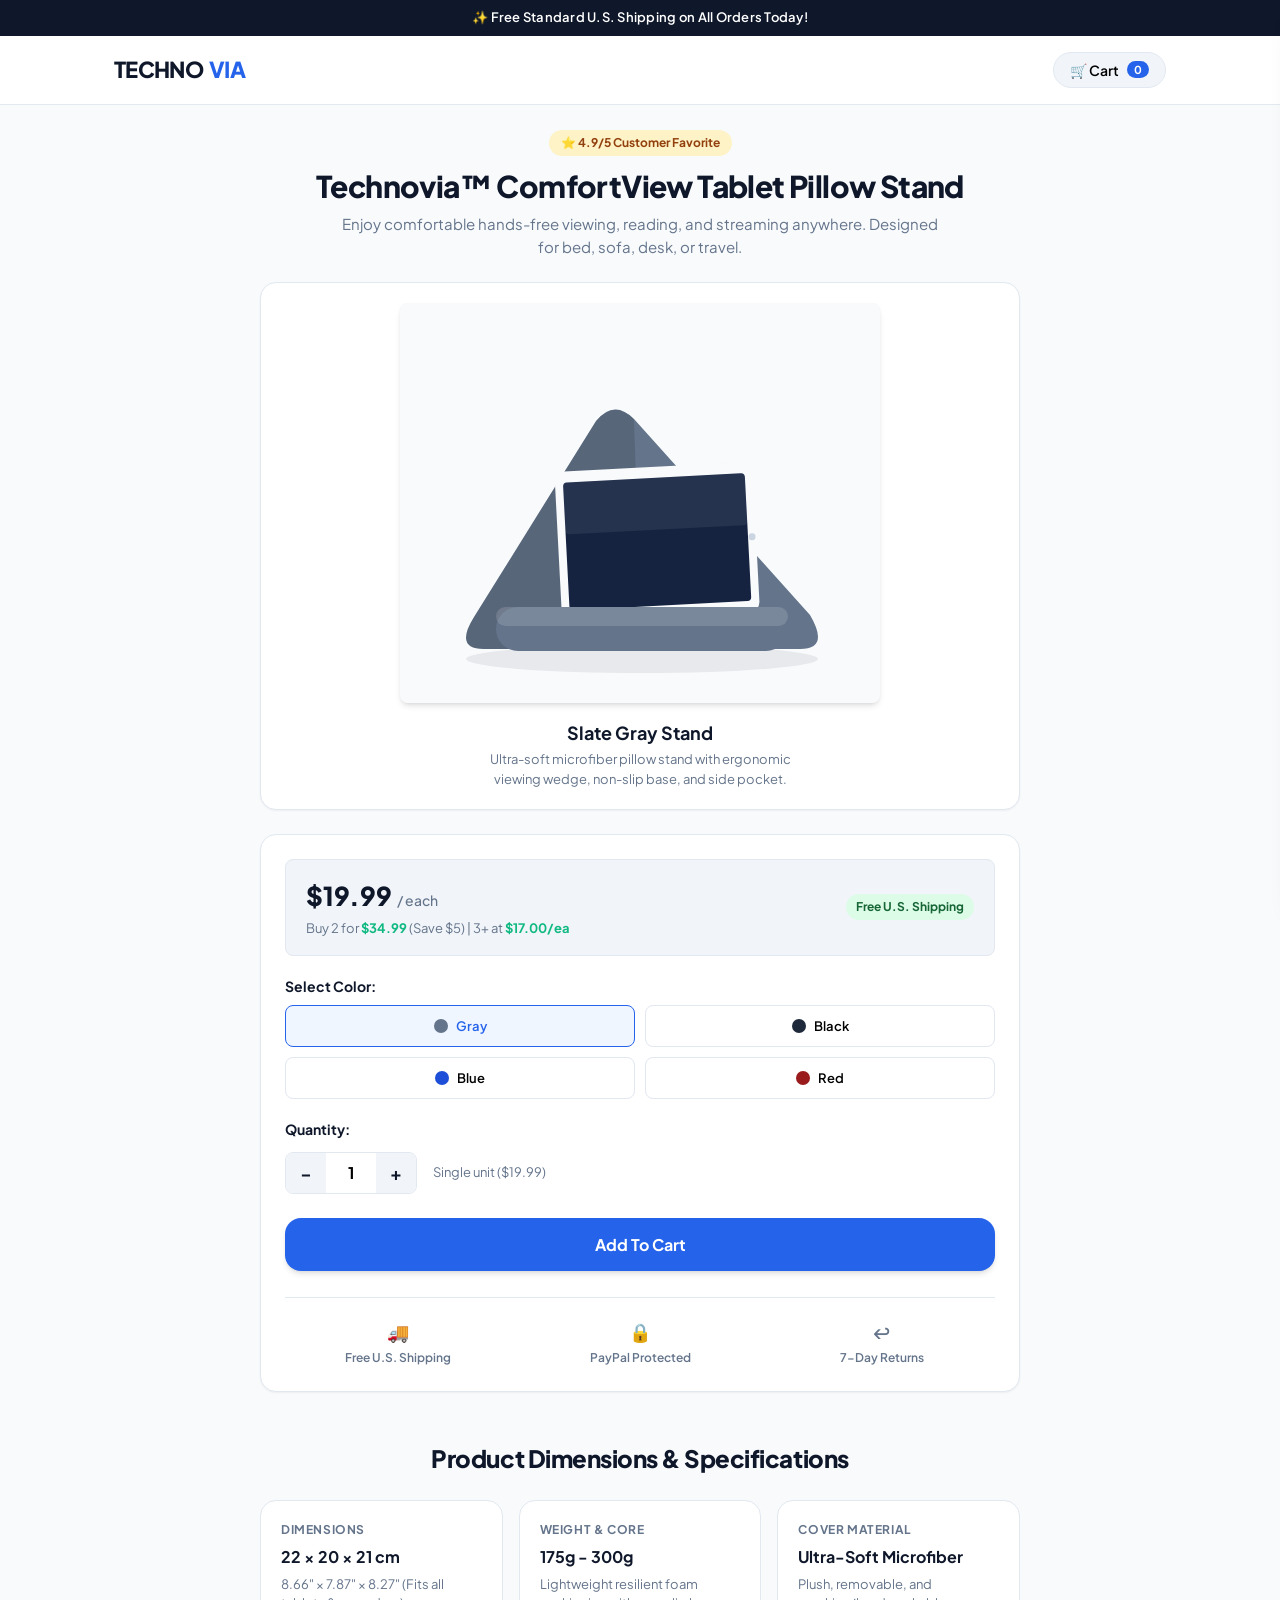
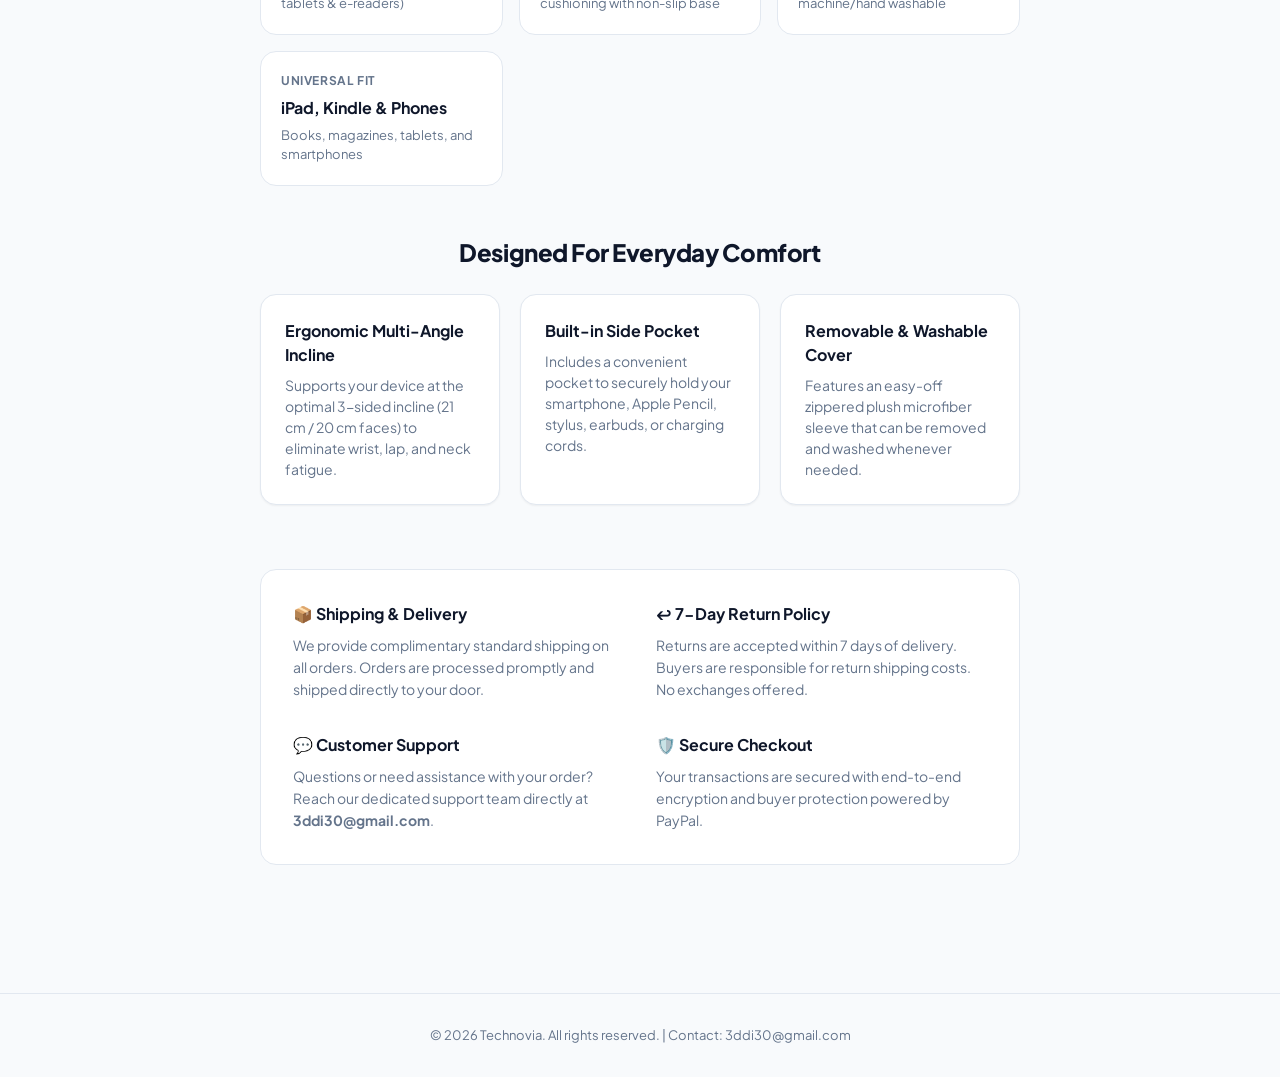
==== commit 3db2f051: "Draw the fallback as a product illustration and fix its quoting The swatch fallback used single-quot" ====
--- a/index.html
+++ b/index.html
@@ -826,15 +826,26 @@
       'Wine Red': '#991b1b'
     };
 
-    // Shown in place of a product photo that fails to load, so a missing
-    // file degrades to a labelled colour swatch instead of a broken icon.
+    // Drawn in place of a product photo that fails to load, so a missing file
+    // degrades to a labelled illustration rather than a broken-image icon.
+    // Attributes are double-quoted: encodeURIComponent escapes " but not ',
+    // so single quotes here would break out of an HTML src attribute.
     function placeholderImage(name) {
       const hex = colorHexes[name] || '#64748b';
-      const svg = "<svg xmlns='http://www.w3.org/2000/svg' width='480' height='480' viewBox='0 0 480 480'>" +
-        "<rect width='480' height='480' fill='#f1f5f9'/>" +
-        "<rect x='120' y='150' width='240' height='180' rx='24' fill='" + hex + "'/>" +
-        "<text x='240' y='400' text-anchor='middle' font-family='Plus Jakarta Sans, sans-serif'" +
-        " font-size='26' font-weight='600' fill='#475569'>" + name + " Stand</text></svg>";
+      const svg = '<svg xmlns="http://www.w3.org/2000/svg" width="480" height="400" viewBox="0 0 480 400">'
+        + '<rect width="480" height="400" fill="#f8fafc"/>'
+        + '<ellipse cx="242" cy="356" rx="176" ry="14" fill="#0f172a" opacity="0.07"/>'
+        + '<path d="M196 118 Q214 96 234 116 L410 312 Q430 346 400 346 L84 346 Q54 346 74 314 Z" fill="' + hex + '"/>'
+        + '<path d="M196 118 Q214 96 234 116 L242 346 L84 346 Q54 346 74 314 Z" fill="#000" opacity="0.12"/>'
+        + '<g transform="rotate(-3 252 236)">'
+        +   '<rect x="158" y="164" width="198" height="150" rx="10" fill="#f8fafc"/>'
+        +   '<rect x="166" y="175" width="182" height="128" rx="4" fill="#152340"/>'
+        +   '<rect x="166" y="175" width="182" height="52" rx="4" fill="#fff" opacity="0.07"/>'
+        +   '<circle cx="352" cy="239" r="3.5" fill="#cbd5e1"/>'
+        + '</g>'
+        + '<rect x="96" y="304" width="292" height="44" rx="22" fill="' + hex + '"/>'
+        + '<rect x="96" y="304" width="292" height="19" rx="9.5" fill="#fff" opacity="0.14"/>'
+        + '</svg>';
       return 'data:image/svg+xml,' + encodeURIComponent(svg);
     }
 
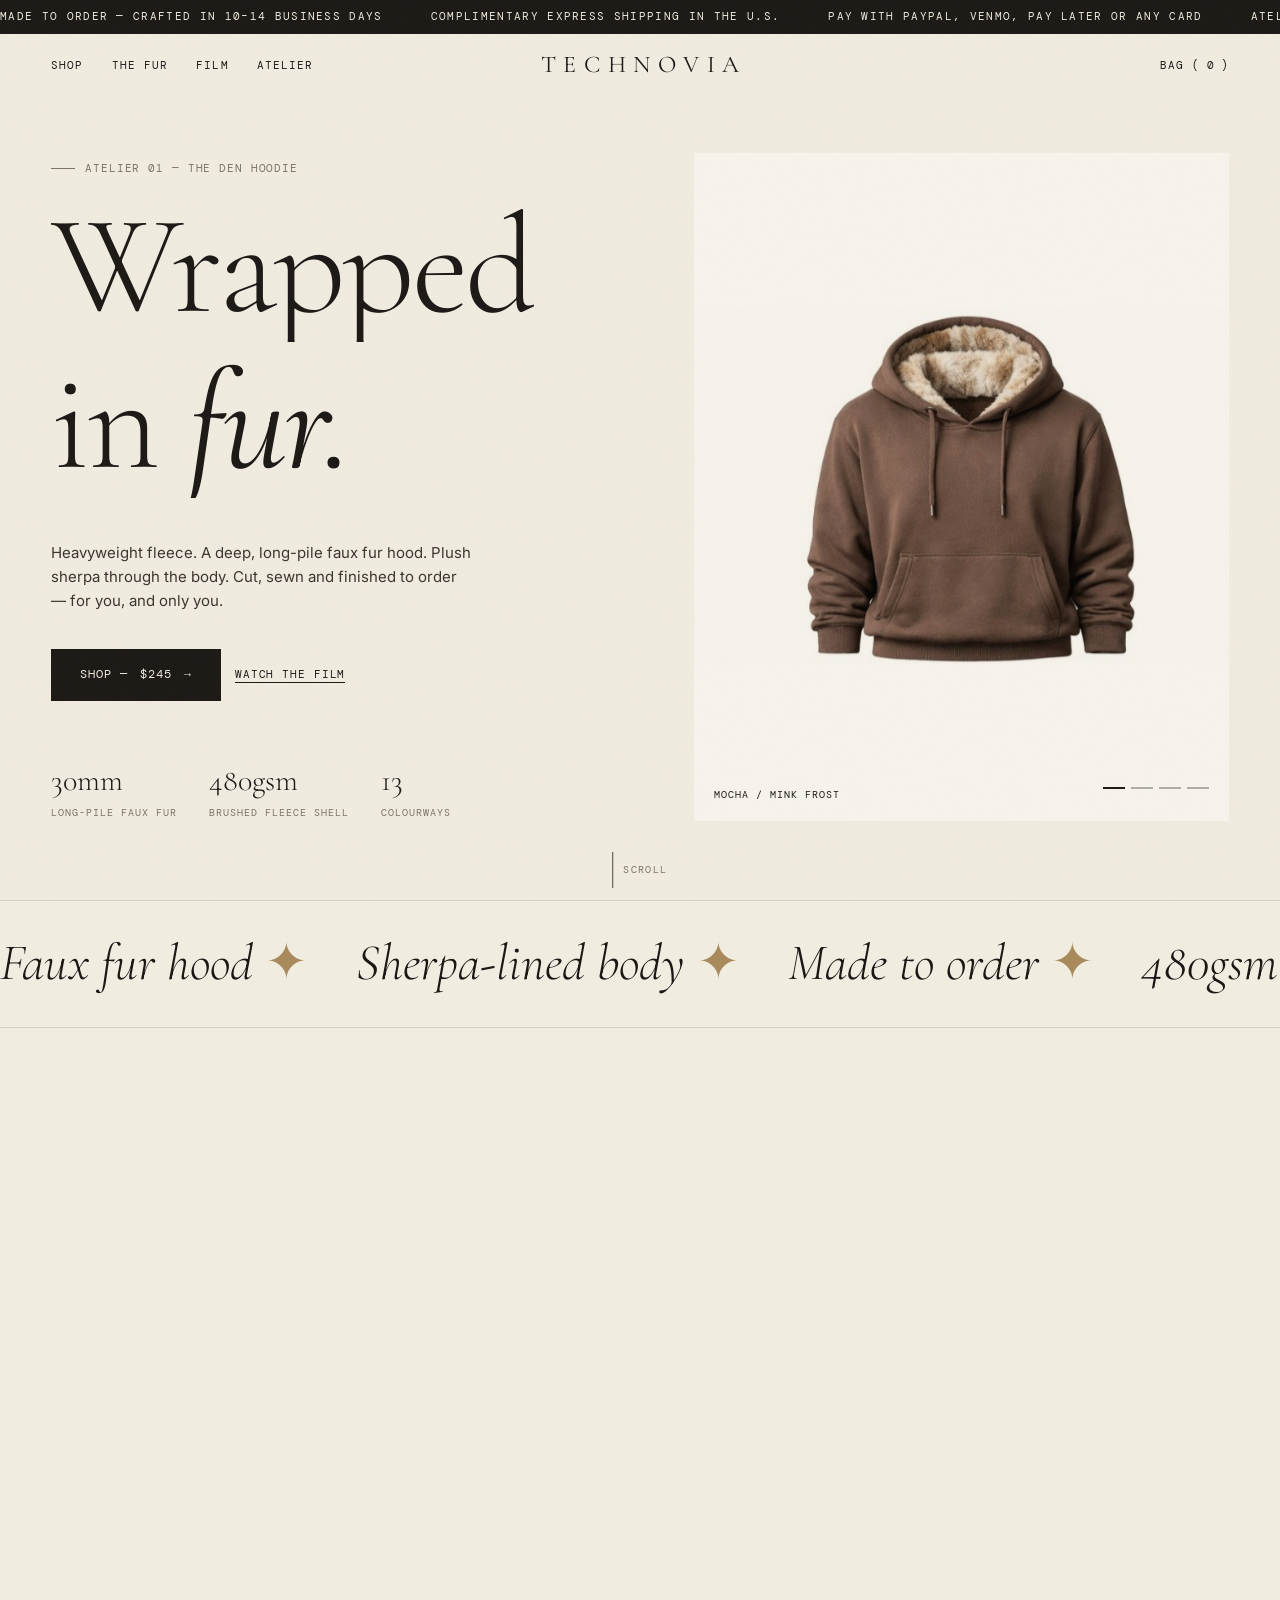
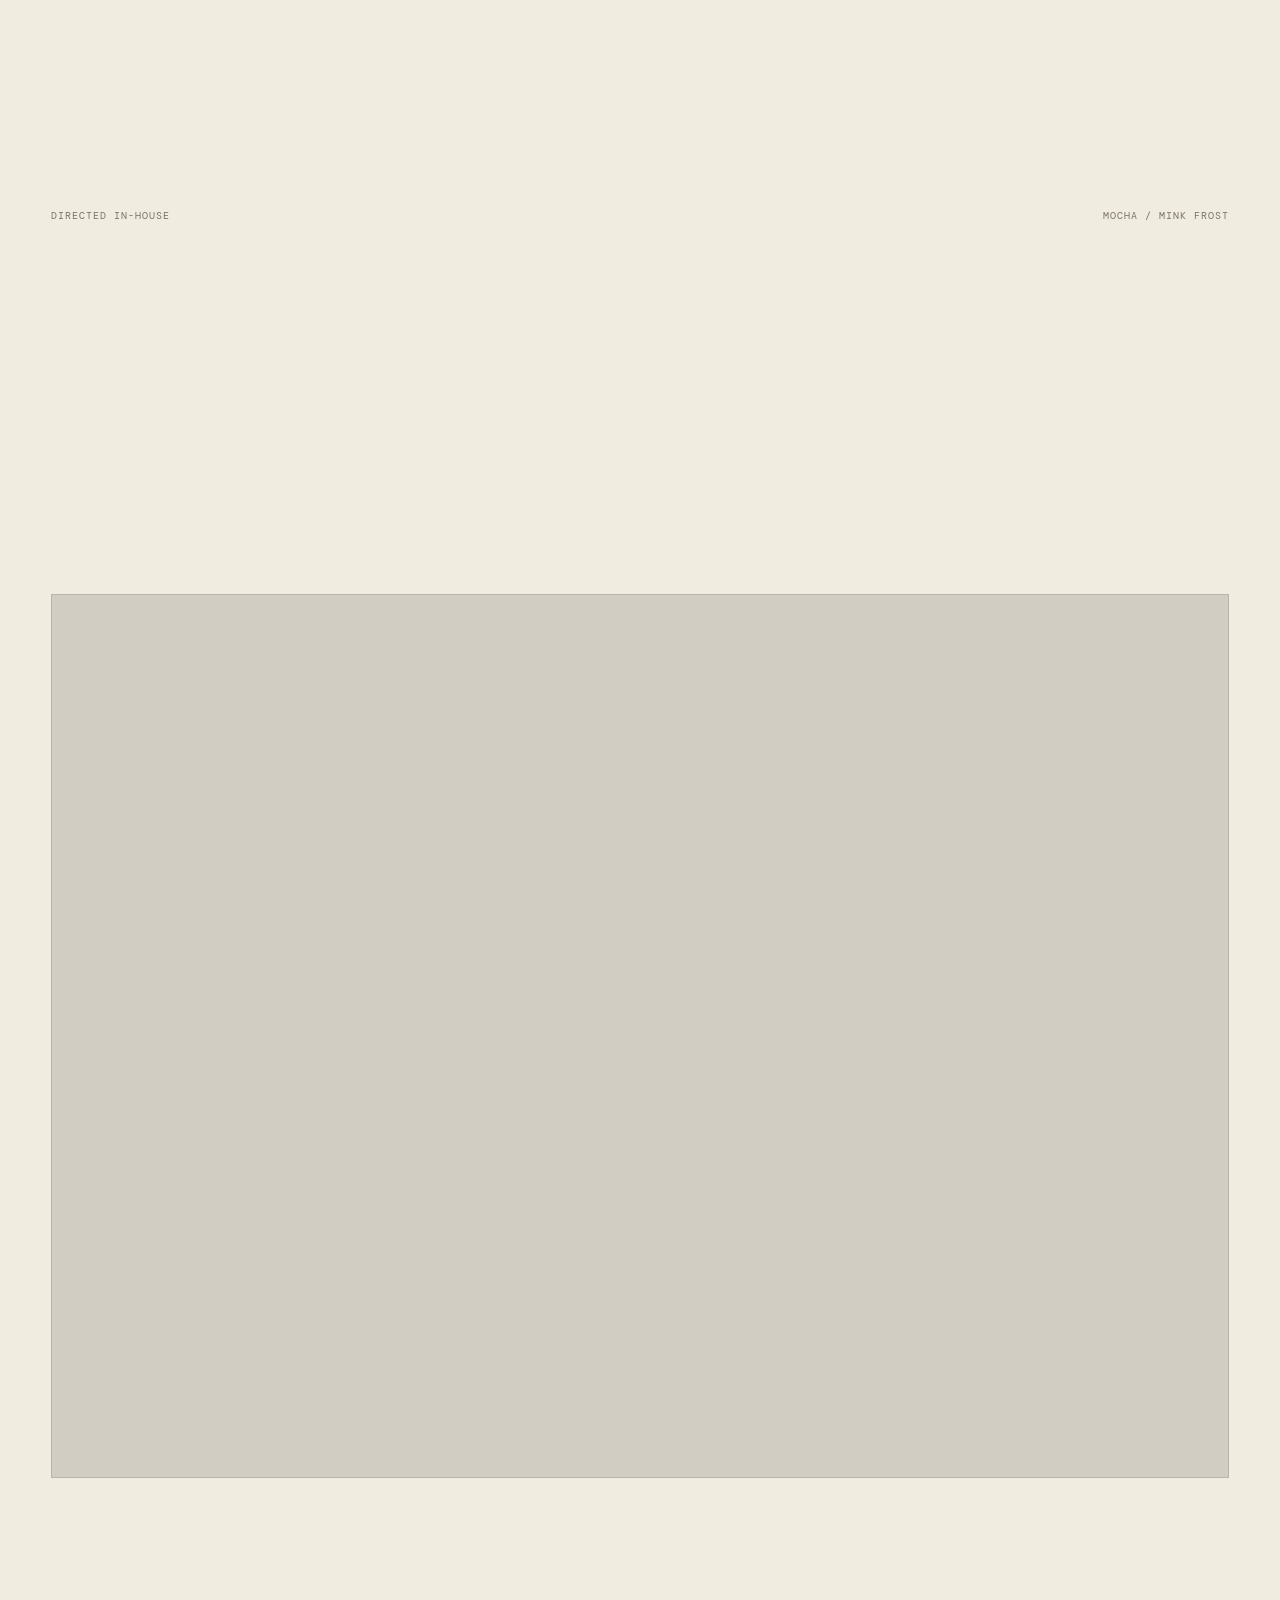
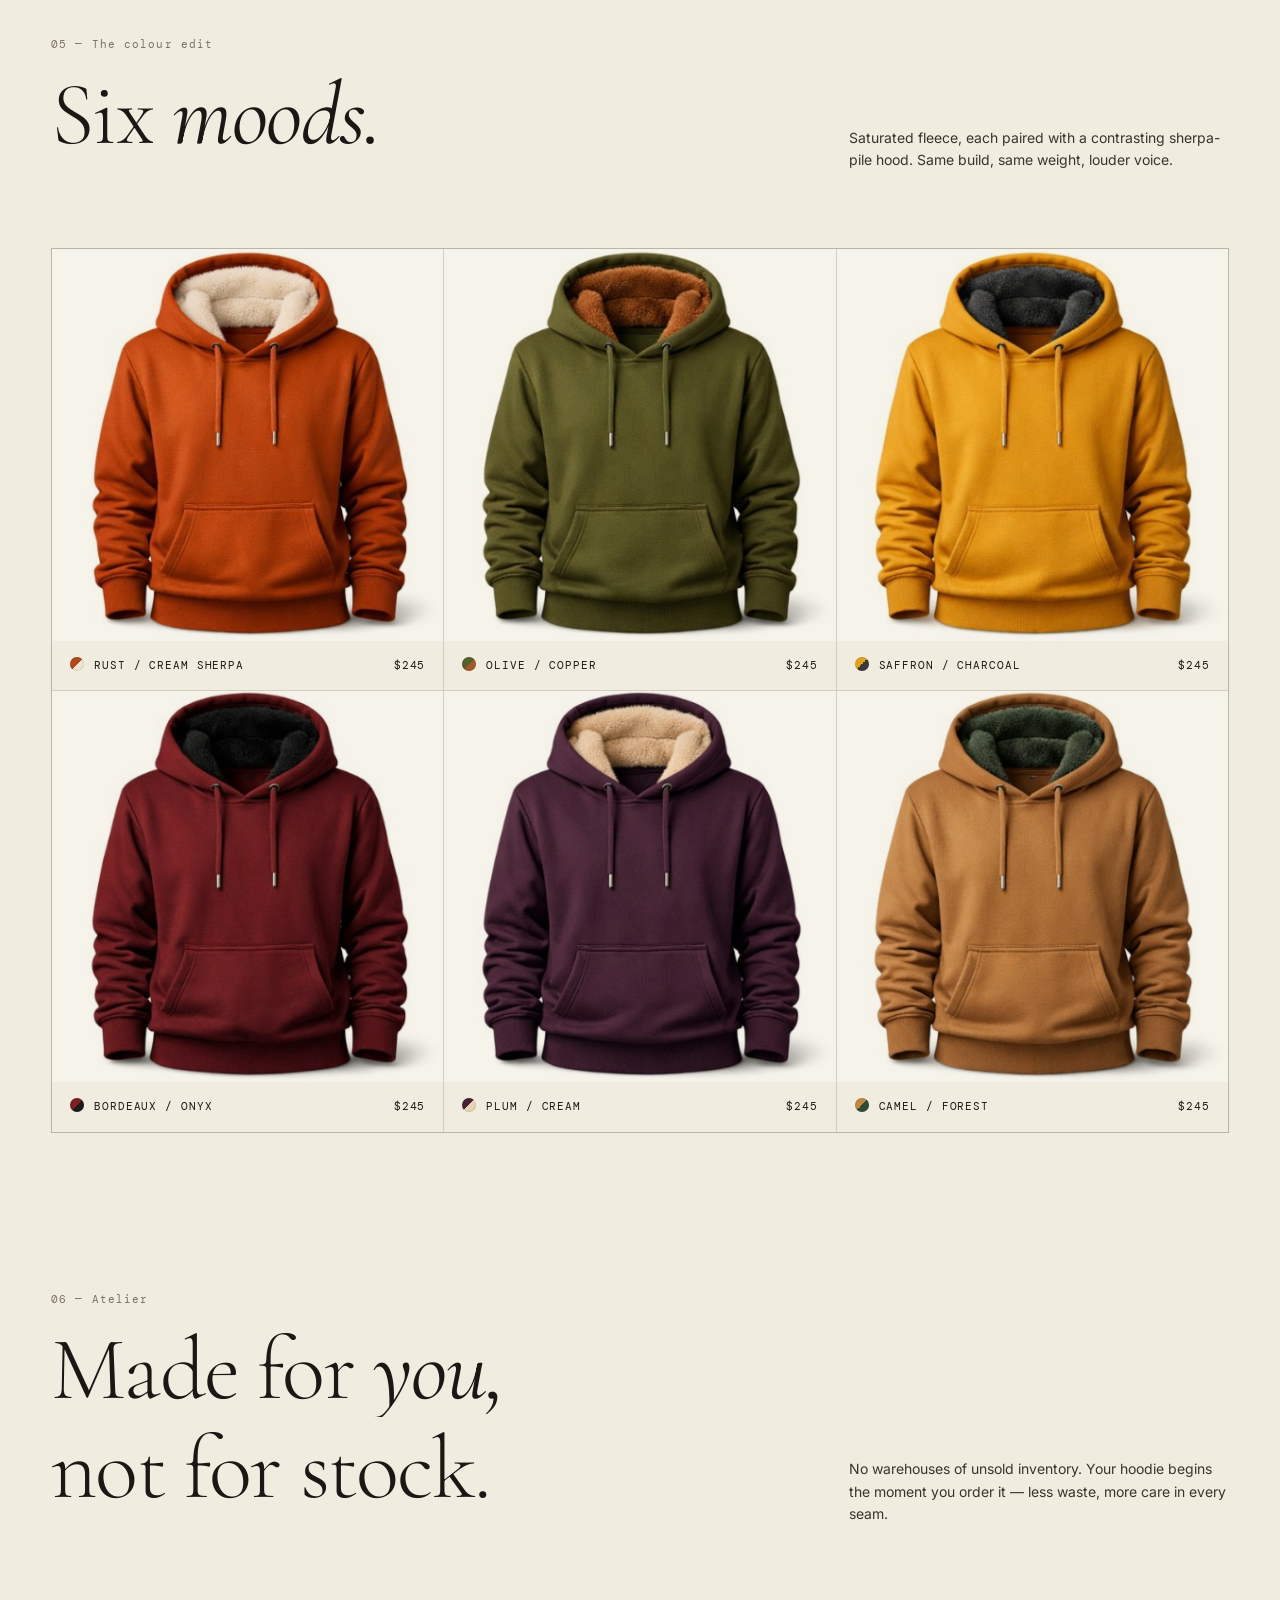
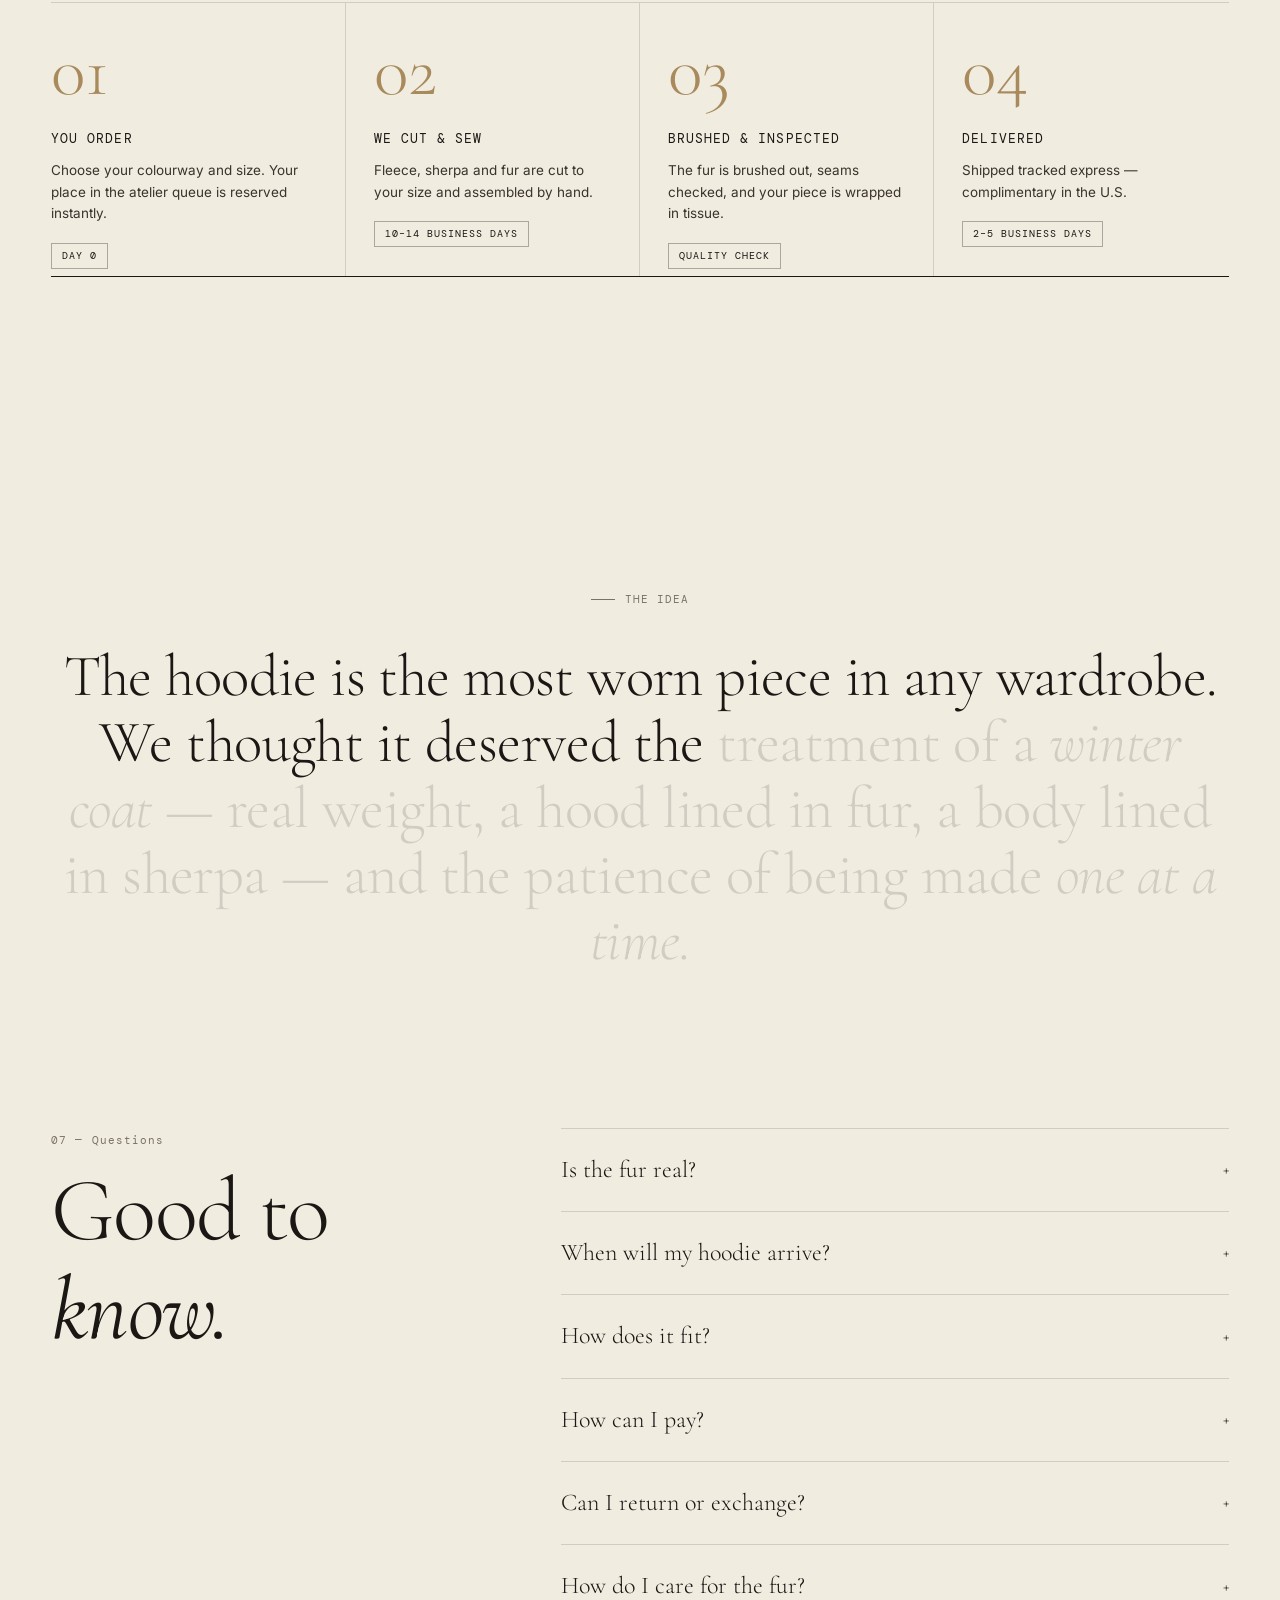
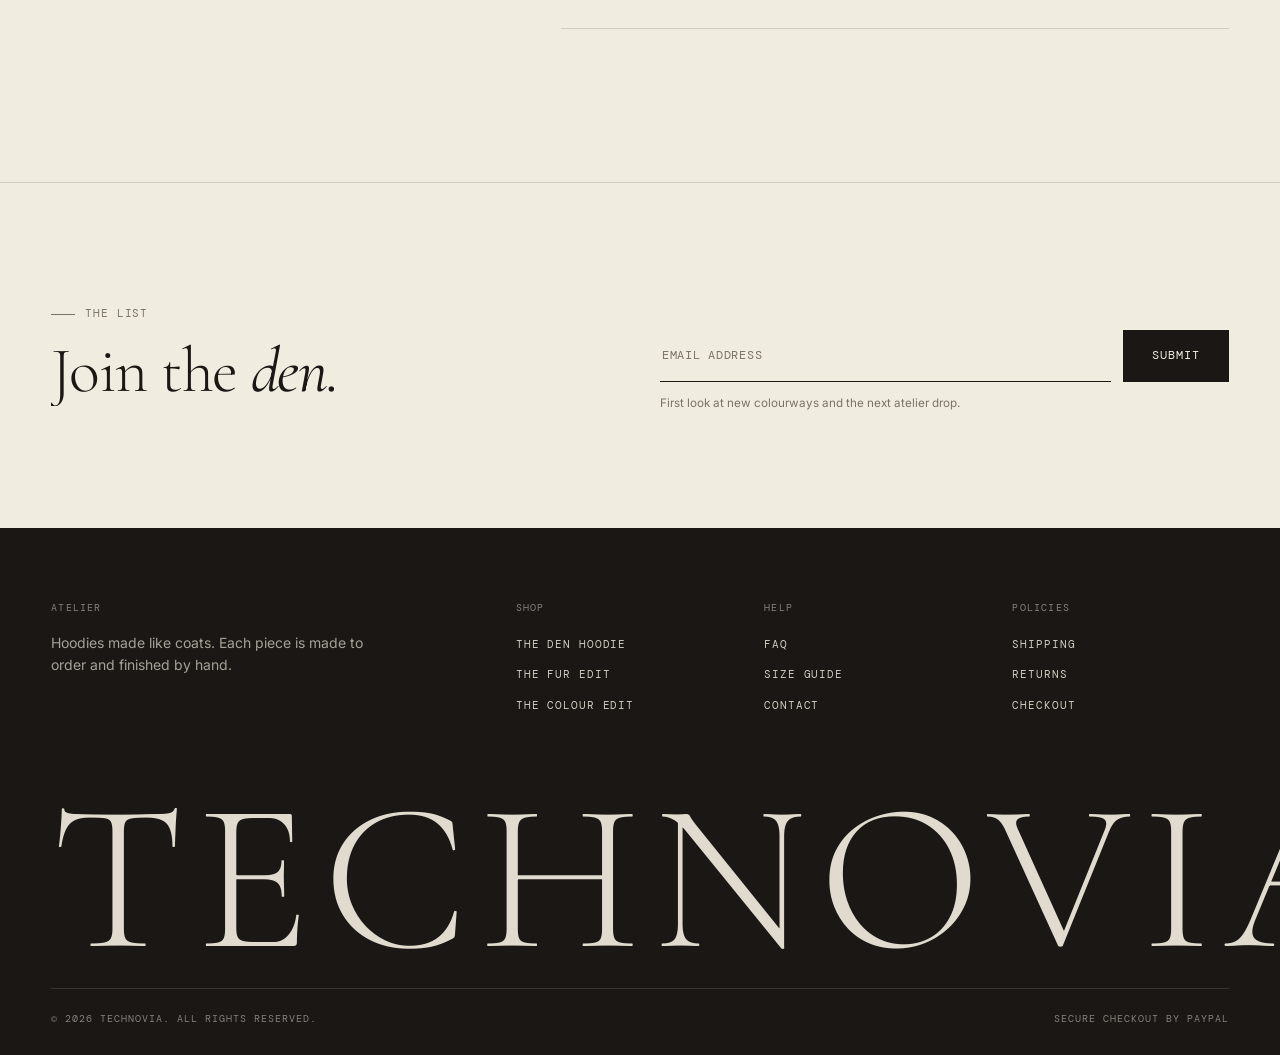
==== commit 60d5b24d: "Rebuild storefront as a luxury made-to-order site for The Den Hoodie New editorial design with scrol" ====
--- a/index.html
+++ b/index.html
@@ -2,1045 +2,422 @@
 <html lang="en">
 <head>
   <meta charset="UTF-8">
-  <meta name="viewport" content="width=device-width, initial-scale=1.0">
-  <title>Technovia™ | ComfortView Tablet Pillow Stand</title>
-  <meta name="description" content="Technovia™ ComfortView Tablet Pillow Stand - Ergonomic ultra-soft washable microfiber tablet, iPad & e-reader stand.">
-  <meta property="og:title" content="Technovia™ | ComfortView Tablet Pillow Stand">
-  <meta property="og:description" content="Ergonomic multi-angle microfiber tablet and phone pillow stand with side pocket.">
-  <meta property="og:site_name" content="Technovia">
-  <meta property="og:image" content="images/gray.jpg">
-  <link rel="icon" type="image/svg+xml" href="data:image/svg+xml,<svg xmlns='http://www.w3.org/2000/svg' viewBox='0 0 32 32'><rect width='32' height='32' rx='6' fill='%230f172a'/><polygon points='6,24 16,6 26,24' fill='%2364748b'/><polygon points='16,6 26,24 19,24 12,12' fill='%232563eb'/><rect x='6' y='21' width='5' height='3' rx='1.5' fill='%2394a3b8'/><rect x='13' y='14' width='6' height='9' rx='1' fill='%23ffffff' opacity='0.9'/></svg>">
+  <meta name="viewport" content="width=device-width, initial-scale=1, viewport-fit=cover">
+  <title>The Den Hoodie — Technovia Atelier</title>
+  <meta name="description" content="The Den Hoodie: heavyweight fleece with a deep long-pile faux fur hood and a sherpa-lined body. Made to order. $245, complimentary U.S. express shipping.">
+  <meta name="theme-color" content="#f1ece0">
+  <meta property="og:type" content="product">
+  <meta property="og:title" content="The Den Hoodie — Technovia Atelier">
+  <meta property="og:description" content="Faux fur hood. Sherpa-lined body. Made to order.">
+  <meta property="og:image" content="images/hoodie/mink-front.jpg">
+  <meta name="twitter:card" content="summary_large_image">
+  <link rel="icon" type="image/svg+xml" href="data:image/svg+xml,<svg xmlns='http://www.w3.org/2000/svg' viewBox='0 0 32 32'><rect width='32' height='32' fill='%231a1714'/><text x='16' y='23' font-family='Georgia,serif' font-size='20' text-anchor='middle' fill='%23f1ece0'>T</text></svg>">
   <link rel="preconnect" href="https://fonts.googleapis.com">
   <link rel="preconnect" href="https://fonts.gstatic.com" crossorigin>
-  <link href="https://fonts.googleapis.com/css2?family=Plus+Jakarta+Sans:wght@400;500;600;700;800&display=swap" rel="stylesheet">
-  <style>
-    :root {
-      --primary: #0f172a;
-      --primary-accent: #2563eb;
-      --accent-hover: #1d4ed8;
-      --bg: #f8fafc;
-      --surface: #ffffff;
-      --surface-subtle: #f1f5f9;
-      --border: #e2e8f0;
-      --text-main: #0f172a;
-      --text-muted: #64748b;
-      --success: #10b981;
-      --radius: 16px;
-      --radius-sm: 8px;
-      --shadow-sm: 0 1px 2px 0 rgb(0 0 0 / 0.05);
-      --shadow-md: 0 4px 6px -1px rgb(0 0 0 / 0.1), 0 2px 4px -2px rgb(0 0 0 / 0.1);
-      --shadow-lg: 0 10px 15px -3px rgb(0 0 0 / 0.1), 0 4px 6px -4px rgb(0 0 0 / 0.1);
-      --shadow-xl: 0 20px 25px -5px rgb(0 0 0 / 0.1), 0 8px 10px -6px rgb(0 0 0 / 0.1);
-    }
-    * {
-      box-sizing: border-box;
-      margin: 0;
-      padding: 0;
-      font-family: 'Plus Jakarta Sans', sans-serif;
-      -webkit-tap-highlight-color: transparent;
-    }
-    body {
-      background-color: var(--bg);
-      color: var(--text-main);
-      line-height: 1.5;
-    }
-    .promo-banner {
-      background-color: var(--primary);
-      color: #ffffff;
-      text-align: center;
-      padding: 8px 16px;
-      font-size: 13px;
-      font-weight: 600;
-      letter-spacing: 0.02em;
-    }
-    header {
-      background: rgba(255, 255, 255, 0.9);
-      backdrop-filter: blur(10px);
-      position: sticky;
-      top: 0;
-      z-index: 40;
-      border-bottom: 1px solid var(--border);
-    }
-    .nav-container {
-      max-width: 1100px;
-      margin: 0 auto;
-      padding: 16px 24px;
-      display: flex;
-      justify-content: space-between;
-      align-items: center;
-    }
-    .brand-logo {
-      font-size: 22px;
-      font-weight: 800;
-      color: var(--primary);
-      letter-spacing: -0.03em;
-      text-decoration: none;
-      display: flex;
-      align-items: center;
-      gap: 6px;
-    }
-    .brand-logo span {
-      color: var(--primary-accent);
-    }
-    .cart-btn-nav {
-      background: var(--surface-subtle);
-      border: 1px solid var(--border);
-      padding: 8px 16px;
-      border-radius: 9999px;
-      cursor: pointer;
-      font-weight: 600;
-      font-size: 14px;
-      display: flex;
-      align-items: center;
-      gap: 8px;
-      transition: all 0.2s ease;
-    }
-    .cart-btn-nav:hover {
-      background: #e2e8f0;
-    }
-    .cart-badge {
-      background: var(--primary-accent);
-      color: #ffffff;
-      font-size: 11px;
-      font-weight: 700;
-      padding: 2px 7px;
-      border-radius: 9999px;
-      transition: transform 0.2s ease;
-    }
-    @keyframes cartVibrate {
-      0% { transform: translate(0, 0) scale(1); }
-      20% { transform: translate(-3px, 1px) rotate(-6deg) scale(1.1); }
-      40% { transform: translate(3px, -1px) rotate(6deg) scale(1.15); }
-      60% { transform: translate(-3px, -1px) rotate(-4deg) scale(1.1); }
-      80% { transform: translate(2px, 1px) rotate(3deg) scale(1.05); }
-      100% { transform: translate(0, 0) scale(1); }
-    }
-    .cart-vibrating {
-      animation: cartVibrate 0.45s cubic-bezier(0.36, 0.07, 0.19, 0.97) both;
-      background: #dbeafe !important;
-      border-color: var(--primary-accent) !important;
-    }
-    .cart-vibrating .cart-badge {
-      transform: scale(1.3);
-    }
-    .main-container {
-      max-width: 800px;
-      margin: 0 auto;
-      padding: 24px 20px 64px 20px;
-    }
-    .product-header-section {
-      text-align: center;
-      margin-bottom: 24px;
-    }
-    .badge-rating {
-      display: inline-flex;
-      align-items: center;
-      gap: 6px;
-      background: #fef3c7;
-      color: #92400e;
-      padding: 4px 12px;
-      border-radius: 9999px;
-      font-size: 12px;
-      font-weight: 700;
-      margin-bottom: 12px;
-    }
-    .product-title {
-      font-size: 30px;
-      font-weight: 800;
-      letter-spacing: -0.02em;
-      line-height: 1.25;
-      color: var(--primary);
-    }
-    .product-desc {
-      font-size: 15px;
-      color: var(--text-muted);
-      line-height: 1.5;
-      margin-top: 8px;
-      max-width: 600px;
-      margin-left: auto;
-      margin-right: auto;
-    }
-    .visual-showcase {
-      background: #ffffff;
-      border-radius: var(--radius);
-      border: 1px solid var(--border);
-      padding: 20px;
-      text-align: center;
-      box-shadow: var(--shadow-sm);
-      display: flex;
-      flex-direction: column;
-      align-items: center;
-      justify-content: center;
-      margin-bottom: 24px;
-    }
-    .preview-img {
-      width: 100%;
-      max-width: 480px;
-      height: auto;
-      border-radius: var(--radius-sm);
-      box-shadow: var(--shadow-md);
-      margin-bottom: 16px;
-      transition: opacity 0.2s ease;
-      background: var(--surface-subtle);
-    }
-    .visual-showcase h3 {
-      font-size: 18px;
-      font-weight: 700;
-      margin-bottom: 4px;
-    }
-    .visual-showcase p {
-      color: var(--text-muted);
-      font-size: 13px;
-      max-width: 320px;
-    }
-    .product-card-controls {
-      background: #ffffff;
-      border: 1px solid var(--border);
-      border-radius: var(--radius);
-      padding: 24px;
-      box-shadow: var(--shadow-sm);
-      display: flex;
-      flex-direction: column;
-      gap: 20px;
-      margin-bottom: 48px;
-    }
-    .price-display-box {
-      background: var(--surface-subtle);
-      border: 1px solid var(--border);
-      border-radius: var(--radius-sm);
-      padding: 16px 20px;
-      display: flex;
-      justify-content: space-between;
-      align-items: center;
-    }
-    .price-main {
-      font-size: 26px;
-      font-weight: 800;
-      color: var(--primary);
-    }
-    .price-savings-badge {
-      background: #dcfce7;
-      color: #166534;
-      font-size: 12px;
-      font-weight: 700;
-      padding: 4px 10px;
-      border-radius: 9999px;
-    }
-    .selection-group {
-      display: flex;
-      flex-direction: column;
-      gap: 8px;
-    }
-    .selection-label {
-      font-size: 14px;
-      font-weight: 700;
-      color: var(--text-main);
-    }
-    .color-grid {
-      display: grid;
-      grid-template-columns: 1fr 1fr;
-      gap: 10px;
-    }
-    .color-btn {
-      padding: 12px 14px;
-      border: 1.5px solid var(--border);
-      border-radius: var(--radius-sm);
-      background: var(--surface);
-      cursor: pointer;
-      display: flex;
-      align-items: center;
-      justify-content: center;
-      gap: 8px;
-      font-size: 13px;
-      font-weight: 600;
-      transition: all 0.2s ease;
-      width: 100%;
-    }
-    .color-btn.active {
-      border-color: var(--primary-accent);
-      background: #eff6ff;
-      color: var(--primary-accent);
-    }
-    .color-dot {
-      width: 14px;
-      height: 14px;
-      border-radius: 50%;
-    }
-    .dot-gray { background-color: #64748b; }
-    .dot-black { background-color: #1e293b; }
-    .dot-blue { background-color: #1d4ed8; }
-    .dot-red { background-color: #991b1b; }
-    .qty-selector-container {
-      display: flex;
-      align-items: center;
-      gap: 16px;
-      margin-top: 4px;
-    }
-    .qty-controls {
-      display: inline-flex;
-      align-items: center;
-      background: var(--surface);
-      border: 1.5px solid var(--border);
-      border-radius: var(--radius-sm);
-      overflow: hidden;
-    }
-    .qty-btn {
-      background: var(--surface-subtle);
-      border: none;
-      width: 40px;
-      height: 40px;
-      font-size: 18px;
-      font-weight: 700;
-      cursor: pointer;
-      color: var(--primary);
-      transition: background 0.2s;
-    }
-    .qty-btn:hover {
-      background: #e2e8f0;
-    }
-    .qty-input {
-      width: 50px;
-      text-align: center;
-      font-size: 16px;
-      font-weight: 700;
-      border: none;
-      background: transparent;
-      outline: none;
-    }
-    .tier-hint {
-      font-size: 13px;
-      color: var(--text-muted);
-    }
-    .tier-hint strong {
-      color: var(--success);
-    }
-    .action-group {
-      display: flex;
-      gap: 12px;
-      margin-top: 4px;
-    }
-    .btn-add-cart {
-      flex: 1;
-      background: var(--primary-accent);
-      color: #ffffff;
-      border: none;
-      padding: 16px 24px;
-      border-radius: var(--radius);
-      font-size: 16px;
-      font-weight: 700;
-      cursor: pointer;
-      box-shadow: var(--shadow-md);
-      transition: background-color 0.2s ease, transform 0.1s ease;
-    }
-    .btn-add-cart:active {
-      transform: scale(0.98);
-    }
-    .btn-add-cart:hover {
-      background: var(--accent-hover);
-    }
-    .value-props {
-      display: grid;
-      grid-template-columns: repeat(3, 1fr);
-      gap: 16px;
-      border-top: 1px solid var(--border);
-      padding-top: 20px;
-      margin-top: 6px;
-    }
-    .prop-item {
-      text-align: center;
-      font-size: 12px;
-      font-weight: 600;
-      color: var(--text-muted);
-    }
-    .prop-icon {
-      font-size: 18px;
-      margin-bottom: 4px;
-    }
-    .section-title {
-      font-size: 24px;
-      font-weight: 800;
-      margin-bottom: 24px;
-      text-align: center;
-      letter-spacing: -0.02em;
-    }
-    .specs-grid {
-      display: grid;
-      grid-template-columns: repeat(auto-fit, minmax(220px, 1fr));
-      gap: 16px;
-      margin-bottom: 48px;
-    }
-    .spec-card {
-      background: var(--surface);
-      border: 1px solid var(--border);
-      border-radius: var(--radius);
-      padding: 20px;
-      display: flex;
-      flex-direction: column;
-      gap: 6px;
-    }
-    .spec-title {
-      font-size: 12px;
-      text-transform: uppercase;
-      font-weight: 700;
-      color: var(--text-muted);
-      letter-spacing: 0.05em;
-    }
-    .spec-value {
-      font-size: 16px;
-      font-weight: 700;
-      color: var(--text-main);
-    }
-    .spec-sub {
-      font-size: 13px;
-      color: var(--text-muted);
-    }
-    .benefits-grid {
-      display: grid;
-      grid-template-columns: repeat(3, 1fr);
-      gap: 20px;
-      margin-bottom: 64px;
-    }
-    @media (max-width: 768px) {
-      .benefits-grid {
-        grid-template-columns: 1fr;
-      }
-    }
-    .benefit-card {
-      background: var(--surface);
-      border: 1px solid var(--border);
-      padding: 24px;
-      border-radius: var(--radius);
-      box-shadow: var(--shadow-sm);
-    }
-    .benefit-card h4 {
-      font-size: 16px;
-      font-weight: 700;
-      margin-bottom: 8px;
-    }
-    .benefit-card p {
-      font-size: 14px;
-      color: var(--text-muted);
-    }
-    .policy-container {
-      background: var(--surface);
-      border: 1px solid var(--border);
-      border-radius: var(--radius);
-      padding: 32px;
-      margin-bottom: 64px;
-    }
-    .policy-grid {
-      display: grid;
-      grid-template-columns: 1fr 1fr;
-      gap: 32px;
-    }
-    @media (max-width: 768px) {
-      .policy-grid {
-        grid-template-columns: 1fr;
-      }
-    }
-    .policy-block h4 {
-      font-size: 16px;
-      font-weight: 700;
-      margin-bottom: 8px;
-      display: flex;
-      align-items: center;
-      gap: 8px;
-    }
-    .policy-block p {
-      font-size: 14px;
-      color: var(--text-muted);
-      line-height: 1.6;
-    }
-    .cart-overlay {
-      position: fixed;
-      inset: 0;
-      background: rgba(15, 23, 42, 0.6);
-      backdrop-filter: blur(4px);
-      z-index: 50;
-      display: none;
-      opacity: 0;
-      transition: opacity 0.3s ease;
-    }
-    .cart-overlay.open {
-      display: block;
-      opacity: 1;
-    }
-    .cart-drawer {
-      position: fixed;
-      right: -450px;
-      top: 0;
-      bottom: 0;
-      width: 100%;
-      max-width: 440px;
-      background: var(--surface);
-      z-index: 60;
-      box-shadow: var(--shadow-xl);
-      display: flex;
-      flex-direction: column;
-      transition: right 0.3s cubic-bezier(0.16, 1, 0.3, 1);
-    }
-    .cart-drawer.open {
-      right: 0;
-    }
-    .cart-header {
-      padding: 20px 24px;
-      border-bottom: 1px solid var(--border);
-      display: flex;
-      justify-content: space-between;
-      align-items: center;
-    }
-    .cart-header h3 {
-      font-size: 18px;
-      font-weight: 800;
-    }
-    .close-cart {
-      background: none;
-      border: none;
-      font-size: 20px;
-      cursor: pointer;
-      color: var(--text-muted);
-    }
-    .cart-body {
-      flex: 1;
-      padding: 24px;
-      overflow-y: auto;
-    }
-    .empty-cart-msg {
-      text-align: center;
-      color: var(--text-muted);
-      margin-top: 60px;
-      font-size: 15px;
-    }
-    .cart-item {
-      display: flex;
-      gap: 16px;
-      border-bottom: 1px solid var(--border);
-      padding-bottom: 16px;
-      margin-bottom: 16px;
-      align-items: center;
-    }
-    .cart-item-thumb {
-      width: 56px;
-      height: 56px;
-      border-radius: 10px;
-      object-fit: cover;
-      background: var(--surface-subtle);
-      border: 1px solid var(--border);
-      flex-shrink: 0;
-    }
-    .cart-item-info {
-      flex: 1;
-    }
-    .cart-item-title {
-      font-weight: 700;
-      font-size: 14px;
-    }
-    .cart-item-desc {
-      font-size: 12px;
-      color: var(--text-muted);
-      margin-top: 2px;
-    }
-    .cart-item-bottom {
-      display: flex;
-      justify-content: space-between;
-      align-items: center;
-      margin-top: 8px;
-    }
-    .cart-item-price {
-      font-weight: 800;
-      font-size: 15px;
-    }
-    .cart-qty-mini {
-      display: flex;
-      align-items: center;
-      border: 1px solid var(--border);
-      border-radius: 6px;
-      background: var(--surface);
-      overflow: hidden;
-    }
-    .cart-qty-btn {
-      background: var(--surface-subtle);
-      border: none;
-      width: 26px;
-      height: 26px;
-      font-weight: 700;
-      cursor: pointer;
-      color: var(--primary);
-    }
-    .cart-qty-btn:hover {
-      background: #e2e8f0;
-    }
-    .cart-qty-val {
-      padding: 0 10px;
-      font-size: 13px;
-      font-weight: 700;
-    }
-    .cart-remove-btn {
-      background: none;
-      border: none;
-      color: #ef4444;
-      font-size: 12px;
-      font-weight: 600;
-      cursor: pointer;
-    }
-    .cart-footer {
-      padding: 24px;
-      border-top: 1px solid var(--border);
-      background: var(--surface-subtle);
-    }
-    .cart-summary-row {
-      display: flex;
-      justify-content: space-between;
-      font-size: 14px;
-      margin-bottom: 8px;
-      color: var(--text-muted);
-    }
-    .cart-summary-row.total {
-      font-size: 18px;
-      font-weight: 800;
-      color: var(--text-main);
-      margin-top: 12px;
-      padding-top: 12px;
-      border-top: 1px dashed var(--border);
-      margin-bottom: 20px;
-    }
-    #paypal-button-container {
-      margin-top: 12px;
-    }
-    .confirmation-view {
-      display: none;
-      text-align: center;
-      padding: 40px 24px;
-    }
-    .confirm-badge {
-      width: 64px;
-      height: 64px;
-      background: #dcfce7;
-      color: #15803d;
-      border-radius: 50%;
-      display: flex;
-      align-items: center;
-      justify-content: center;
-      font-size: 32px;
-      margin: 0 auto 20px auto;
-    }
-    .confirm-title {
-      font-size: 22px;
-      font-weight: 800;
-      margin-bottom: 12px;
-    }
-    .confirm-text {
-      font-size: 14px;
-      color: var(--text-muted);
-      line-height: 1.6;
-      margin-bottom: 24px;
-    }
-    footer {
-      border-top: 1px solid var(--border);
-      padding: 32px 24px;
-      text-align: center;
-      font-size: 13px;
-      color: var(--text-muted);
-    }
-  </style>
-  <script src="https://www.paypal.com/sdk/js?client-id=BAAMGEd12xlJRdqT2EJDPtBBhkJ1Jtt-mFDeHy2IwZVR-kWVCz-J_8eOUpb8sFgh6TpmgrVZIPXQpPXgjg&currency=USD"></script>
+  <link href="https://fonts.googleapis.com/css2?family=Cormorant+Garamond:ital,wght@0,300;0,400;0,500;1,300;1,400&family=DM+Mono:wght@300;400;500&family=Inter:wght@300;400;500&display=swap" rel="stylesheet">
+  <link rel="preload" as="image" href="images/hoodie/mink-front.jpg">
+  <link rel="stylesheet" href="assets/css/site.css">
+  <script src="assets/js/config.js"></script>
 </head>
 <body>
-  <div class="promo-banner">✨ Free Standard U.S. Shipping on All Orders Today!</div>
-  <header>
-    <div class="nav-container">
-      <a href="#" class="brand-logo">TECHNO<span>VIA</span></a>
-      <button class="cart-btn-nav" id="nav-cart-btn" onclick="openCart()">
-        🛒 Cart <span class="cart-badge" id="nav-cart-count">0</span>
-      </button>
+  <div class="loader" aria-hidden="true"><div class="loader__word" data-brand>TECHNOVIA</div><div class="loader__bar"></div></div>
+
+  <div class="announce" aria-label="Announcements">
+    <div class="marquee">
+      <div><span>Made to order — crafted in 10–14 business days</span><span>Complimentary express shipping in the U.S.</span><span>Pay with PayPal, Venmo, Pay Later or any card</span><span>Atelier 01 — now taking orders</span></div>
+      <div aria-hidden="true"><span>Made to order — crafted in 10–14 business days</span><span>Complimentary express shipping in the U.S.</span><span>Pay with PayPal, Venmo, Pay Later or any card</span><span>Atelier 01 — now taking orders</span></div>
+    </div>
+  </div>
+
+  <header class="header">
+    <div class="wrap header__inner">
+      <nav class="nav" aria-label="Primary">
+        <a href="#shop">Shop</a>
+        <a href="#anatomy">The Fur</a>
+        <a href="#film">Film</a>
+        <a href="#atelier">Atelier</a>
+      </nav>
+      <button class="menu-btn" aria-label="Menu" aria-expanded="false"><span></span><span></span></button>
+      <a class="logo" href="index.html" data-brand>TECHNOVIA</a>
+      <div class="header__actions">
+        <button class="bag-btn" data-open-bag aria-label="Open bag">Bag (<span class="bag-count">0</span>)</button>
+      </div>
     </div>
   </header>
-  <main class="main-container">
-    <section class="product-header-section">
-      <div class="badge-rating">⭐ 4.9/5 Customer Favorite</div>
-      <h1 class="product-title">Technovia™ ComfortView Tablet Pillow Stand</h1>
-      <p class="product-desc">Enjoy comfortable hands-free viewing, reading, and streaming anywhere. Designed for bed, sofa, desk, or travel.</p>
-    </section>
-
-    <div class="visual-showcase">
-      <img class="preview-img" id="preview-img" alt="Technovia ComfortView Tablet Pillow Stand in Slate Gray">
-      <h3 id="preview-label">Slate Gray Stand</h3>
-      <p>Ultra-soft microfiber pillow stand with ergonomic viewing wedge, non-slip base, and side pocket.</p>
-    </div>
-
-    <div class="product-card-controls">
-      <div class="price-display-box">
-        <div>
-          <div class="price-main">$19.99 <span style="font-size: 14px; font-weight: 500; color: var(--text-muted);">/ each</span></div>
-          <div class="tier-hint" style="margin-top: 4px;">Buy 2 for <strong>$34.99</strong> (Save $5) | 3+ at <strong>$17.00/ea</strong></div>
-        </div>
-        <div class="price-savings-badge">Free U.S. Shipping</div>
-      </div>
-      <div class="selection-group" id="single-color-group">
-        <label class="selection-label">Select Color:</label>
-        <div class="color-grid">
-          <button type="button" class="color-btn active" onclick="setSingleColor('Slate Gray', '#64748b', this)">
-            <span class="color-dot dot-gray"></span> Gray
-          </button>
-          <button type="button" class="color-btn" onclick="setSingleColor('Midnight Black', '#1e293b', this)">
-            <span class="color-dot dot-black"></span> Black
-          </button>
-          <button type="button" class="color-btn" onclick="setSingleColor('Ocean Blue', '#1d4ed8', this)">
-            <span class="color-dot dot-blue"></span> Blue
-          </button>
-          <button type="button" class="color-btn" onclick="setSingleColor('Wine Red', '#991b1b', this)">
-            <span class="color-dot dot-red"></span> Red
-          </button>
-        </div>
-      </div>
-      <div class="selection-group">
-        <label class="selection-label">Quantity:</label>
-        <div class="qty-selector-container">
-          <div class="qty-controls">
-            <button type="button" class="qty-btn" onclick="adjustMainQty(-1)">−</button>
-            <input type="text" class="qty-input" id="main-qty-input" value="1" readonly>
-            <button type="button" class="qty-btn" onclick="adjustMainQty(1)">+</button>
-          </div>
-          <span class="tier-hint" id="qty-tier-indicator">Single unit ($19.99)</span>
-        </div>
-      </div>
-      <div class="action-group">
-        <button type="button" class="btn-add-cart" onclick="addToCart()">Add To Cart</button>
-      </div>
-      <div class="value-props">
-        <div class="prop-item"><div class="prop-icon">🚚</div><div>Free U.S. Shipping</div></div>
-        <div class="prop-item"><div class="prop-icon">🔒</div><div>PayPal Protected</div></div>
-        <div class="prop-item"><div class="prop-icon">↩️</div><div>7-Day Returns</div></div>
-      </div>
-    </div>
-
-    <h2 class="section-title">Product Dimensions & Specifications</h2>
-    <div class="specs-grid">
-      <div class="spec-card">
-        <div class="spec-title">Dimensions</div>
-        <div class="spec-value">22 × 20 × 21 cm</div>
-        <div class="spec-sub">8.66" × 7.87" × 8.27" (Fits all tablets & e-readers)</div>
-      </div>
-      <div class="spec-card">
-        <div class="spec-title">Weight & Core</div>
-        <div class="spec-value">175g - 300g</div>
-        <div class="spec-sub">Lightweight resilient foam cushioning with non-slip base</div>
-      </div>
-      <div class="spec-card">
-        <div class="spec-title">Cover Material</div>
-        <div class="spec-value">Ultra-Soft Microfiber</div>
-        <div class="spec-sub">Plush, removable, and machine/hand washable</div>
-      </div>
-      <div class="spec-card">
-        <div class="spec-title">Universal Fit</div>
-        <div class="spec-value">iPad, Kindle & Phones</div>
-        <div class="spec-sub">Books, magazines, tablets, and smartphones</div>
-      </div>
-    </div>
-
-    <h2 class="section-title">Designed For Everyday Comfort</h2>
-    <div class="benefits-grid">
-      <div class="benefit-card">
-        <h4>Ergonomic Multi-Angle Incline</h4>
-        <p>Supports your device at the optimal 3-sided incline (21 cm / 20 cm faces) to eliminate wrist, lap, and neck fatigue.</p>
-      </div>
-      <div class="benefit-card">
-        <h4>Built-in Side Pocket</h4>
-        <p>Includes a convenient pocket to securely hold your smartphone, Apple Pencil, stylus, earbuds, or charging cords.</p>
-      </div>
-      <div class="benefit-card">
-        <h4>Removable & Washable Cover</h4>
-        <p>Features an easy-off zippered plush microfiber sleeve that can be removed and washed whenever needed.</p>
-      </div>
-    </div>
-
-    <div class="policy-container">
-      <div class="policy-grid">
-        <div class="policy-block">
-          <h4>📦 Shipping & Delivery</h4>
-          <p>We provide complimentary standard shipping on all orders. Orders are processed promptly and shipped directly to your door.</p>
-        </div>
-        <div class="policy-block">
-          <h4>↩️ 7-Day Return Policy</h4>
-          <p>Returns are accepted within 7 days of delivery. Buyers are responsible for return shipping costs. No exchanges offered.</p>
-        </div>
-        <div class="policy-block">
-          <h4>💬 Customer Support</h4>
-          <p>Questions or need assistance with your order? Reach our dedicated support team directly at <strong>3ddi30@gmail.com</strong>.</p>
-        </div>
-        <div class="policy-block">
-          <h4>🛡️ Secure Checkout</h4>
-          <p>Your transactions are secured with end-to-end encryption and buyer protection powered by PayPal.</p>
-        </div>
-      </div>
-    </div>
+
+  <div class="mobile-menu" aria-label="Menu">
+    <a href="#shop">Shop</a>
+    <a href="#anatomy">The Fur</a>
+    <a href="#film">The Film</a>
+    <a href="#edit">The Edit</a>
+    <a href="#atelier">Atelier</a>
+    <a href="#faq">FAQ</a>
+    <span class="mono">Made to order · Atelier 01</span>
+  </div>
+
+  <main>
+    <!-- ========== HERO ========== -->
+    <section class="wrap hero" aria-label="Introduction">
+      <div class="hero__copy">
+        <span class="eyebrow" data-reveal>Atelier 01 — The Den Hoodie</span>
+        <h1 class="display hero__title" data-split>
+          <span class="line">Wrapped</span>
+          <span class="line">in <em>fur.</em></span>
+        </h1>
+        <p class="hero__lede" data-reveal style="--d:.5s">Heavyweight fleece. A deep, long-pile faux fur hood. Plush sherpa through the body. Cut, sewn and finished to order — for you, and only you.</p>
+        <div class="hero__ctas" data-reveal style="--d:.65s">
+          <a href="#shop" class="btn">Shop — <span data-price>$245</span> <span class="arrow">→</span></a>
+          <a href="#film" class="link">Watch the film</a>
+        </div>
+        <div class="hero__meta" data-reveal style="--d:.8s">
+          <div><strong>30mm</strong>Long-pile faux fur</div>
+          <div><strong>480gsm</strong>Brushed fleece shell</div>
+          <div><strong>13</strong>Colourways</div>
+        </div>
+      </div>
+
+      <div class="hero__stage" data-reveal="clip" style="--d:.15s">
+        <!-- Drop your edit at media/hero.mp4 (muted loop, ~10–20s) and it replaces the slideshow automatically. -->
+        <video class="hero__video" muted playsinline loop preload="auto" aria-hidden="true">
+          <source src="media/hero.mp4" type="video/mp4">
+        </video>
+        <div class="slide is-active"><img src="images/hoodie/mink-front.jpg" alt="The Den Hoodie in Mocha with Mink Frost faux fur hood, front view"></div>
+        <div class="slide slide--cover"><img src="images/hoodie/mink-detail.jpg" alt="Close-up of the long-pile faux fur hood lining and gunmetal eyelets" loading="lazy"></div>
+        <div class="slide"><img src="images/hoodie/mink-side.jpg" alt="Side profile with the hood up" loading="lazy"></div>
+        <div class="slide"><img src="images/hoodie/mink-back.jpg" alt="Back view of the hoodie" loading="lazy"></div>
+        <div class="hero__caption"><span class="hero__label">Mocha / Mink Frost</span><div class="hero__dots"></div></div>
+      </div>
+      <div class="scroll-cue"><i></i>Scroll</div>
+    </section>
+
+    <div class="ticker" aria-hidden="true">
+      <div class="marquee">
+        <div><span>Faux fur hood <b>✦</b></span><span>Sherpa-lined body <b>✦</b></span><span>Made to order <b>✦</b></span><span>480gsm fleece <b>✦</b></span><span>Thirteen colourways <b>✦</b></span></div>
+        <div><span>Faux fur hood <b>✦</b></span><span>Sherpa-lined body <b>✦</b></span><span>Made to order <b>✦</b></span><span>480gsm fleece <b>✦</b></span><span>Thirteen colourways <b>✦</b></span></div>
+      </div>
+    </div>
+
+    <!-- ========== PRODUCT ========== -->
+    <section class="section" id="shop" aria-label="Shop The Den Hoodie">
+      <div class="wrap product">
+        <div class="gallery" data-reveal>
+          <div class="gallery__thumbs" role="tablist" aria-label="Product images"></div>
+          <div class="gallery__main" aria-live="polite">
+            <img src="images/hoodie/mink-front.jpg" alt="The Den Hoodie">
+            <span class="gallery__count">01 / 04</span>
+            <span class="gallery__note"></span>
+          </div>
+        </div>
+
+        <div class="buybox">
+          <div class="buybox__top" data-reveal><span>Atelier 01</span><span>Made to order</span></div>
+          <h1 data-split>The Den Hoodie</h1>
+          <div class="price" data-reveal style="--d:.2s"><span data-price>$245</span><small>Complimentary U.S. express shipping</small></div>
+          <p class="buybox__lede" data-reveal style="--d:.3s">A heavyweight brushed-fleece pullover with a double-layer hood lined in 30mm long-pile faux fur, and plush sherpa through the body and sleeves. Relaxed and unisex. Warm enough to replace a jacket.</p>
+
+          <div class="field-row" data-reveal style="--d:.35s">
+            <div class="field-row__head"><span>Colourway</span><span class="value" data-variant-name>Mocha / Mink Frost</span></div>
+            <div data-swatches></div>
+          </div>
+
+          <div class="field-row" data-reveal style="--d:.4s">
+            <div class="field-row__head"><span>Size <span class="value" data-size-name></span></span><button type="button" class="link" data-open-guide>Size guide</button></div>
+            <div class="sizes" role="radiogroup" aria-label="Size"></div>
+            <div class="size-error" aria-live="polite"></div>
+          </div>
+
+          <div class="buy-actions" data-reveal style="--d:.45s">
+            <div class="qty" aria-label="Quantity">
+              <button type="button" data-qty="-1" aria-label="Decrease quantity">−</button>
+              <output data-qty-value>1</output>
+              <button type="button" data-qty="1" aria-label="Increase quantity">+</button>
+            </div>
+            <button type="button" class="btn btn--block" data-add>Add to bag — <span data-price>$245</span></button>
+          </div>
+
+          <div class="mto" data-reveal style="--d:.5s">
+            <span class="mto__dot"></span>
+            <div>
+              <strong>Made to order</strong>
+              <p>Your hoodie is cut and sewn after you order, in 10–14 business days, then ships tracked express. Order today, estimated delivery <b data-eta>—</b>.</p>
+            </div>
+          </div>
+
+          <div class="payments" data-reveal style="--d:.55s" aria-label="Accepted payments">
+            <span>PayPal</span><span>Venmo</span><span>Pay Later</span><span>Visa</span><span>Mastercard</span><span>Amex</span><span>Discover</span>
+          </div>
+
+          <div class="accordion" data-reveal style="--d:.6s">
+            <details open>
+              <summary>Details</summary>
+              <div class="acc-body"><div><ul>
+                <li>Double-layer hood lined in 30mm long-pile faux fur</li>
+                <li>Body and sleeves lined in 280gsm plush sherpa</li>
+                <li>480gsm brushed cotton-blend fleece shell</li>
+                <li>Gunmetal eyelets with metal-tipped flat drawcords</li>
+                <li>Deep kangaroo pocket, heavy 2×2 rib cuffs and hem</li>
+                <li>Relaxed unisex fit, dropped shoulder</li>
+              </ul></div></div>
+            </details>
+            <details>
+              <summary>Materials & care</summary>
+              <div class="acc-body"><div>
+                <p>Shell: 80% cotton, 20% polyester brushed fleece. Lining: 100% polyester sherpa. Hood: premium modacrylic/acrylic long-pile faux fur.</p>
+                <p>Turn inside out, cold delicate wash, no fabric softener. Lay flat to dry — never tumble or iron the fur. Revive the pile with a soft brush.</p>
+              </div></div>
+            </details>
+            <details>
+              <summary>Shipping</summary>
+              <div class="acc-body"><div>
+                <p>Every piece is made to order: 10–14 business days in the atelier, then complimentary tracked express shipping in the U.S. (2–5 business days). International express is a flat $35 (5–10 business days). Duties and taxes may apply on delivery outside the U.S.</p>
+              </div></div>
+            </details>
+            <details>
+              <summary>Returns</summary>
+              <div class="acc-body"><div>
+                <p>Because each hoodie is made for you, orders are final sale once production begins. You can change or cancel within 24 hours of ordering. If anything arrives with a defect, write to us within 14 days of delivery and we will repair or remake it.</p>
+              </div></div>
+            </details>
+          </div>
+        </div>
+      </div>
+    </section>
+
+    <!-- ========== ANATOMY ========== -->
+    <section class="section anatomy" id="anatomy" aria-label="The anatomy">
+      <div class="wrap">
+        <div class="section__head">
+          <div>
+            <span class="index-num" data-reveal>02 — The anatomy</span>
+            <h2 class="display" data-split style="margin-top:18px"><span class="line">Built like</span><span class="line">a <em>coat.</em></span></h2>
+          </div>
+          <p data-reveal>Every hood is lined in long-pile faux fur chosen for density and a soft, natural fall. Every body is lined in plush sherpa. Tap the markers to explore.</p>
+        </div>
+        <div class="anatomy__grid">
+          <div class="anatomy__visual" data-reveal="clip">
+            <img src="images/hoodie/mink-detail.jpg" alt="Close-up of the faux fur hood, sherpa neckline and gunmetal eyelets" loading="lazy">
+            <button class="hotspot" style="left:47%;top:22%" data-spot="0" aria-label="Faux fur hood">01</button>
+            <button class="hotspot" style="left:40%;top:62%" data-spot="1" aria-label="Sherpa lining">02</button>
+            <button class="hotspot" style="left:8%;top:52%" data-spot="2" aria-label="Fleece shell">03</button>
+            <button class="hotspot" style="left:25.5%;top:68%" data-spot="3" aria-label="Eyelets and drawcords">04</button>
+          </div>
+          <ul class="specs" data-stagger="0.1">
+            <li data-reveal><span class="n">01</span><div><h4>Long-pile faux fur hood</h4><p>30mm, ~600gsm luxury faux fur with a hand-brushed finish. Dense, glossy and soft without the ethical or legal baggage of real fur.</p></div></li>
+            <li data-reveal><span class="n">02</span><div><h4>Sherpa-lined body</h4><p>280gsm plush sherpa through the body and sleeves. Traps heat like a shearling, weighs a fraction.</p></div></li>
+            <li data-reveal><span class="n">03</span><div><h4>480gsm fleece shell</h4><p>Heavyweight brushed cotton-blend fleece that holds its shape, with a matte, peached hand.</p></div></li>
+            <li data-reveal><span class="n">04</span><div><h4>Gunmetal hardware</h4><p>Gunmetal eyelets and metal-tipped flat drawcords. Quiet details that last.</p></div></li>
+            <li data-reveal><span class="n">05</span><div><h4>Finished by hand</h4><p>Each piece is cut, sewn, brushed and inspected individually before it leaves the atelier.</p></div></li>
+          </ul>
+        </div>
+      </div>
+    </section>
+
+    <!-- ========== FILM ========== -->
+    <section class="section film" id="film" aria-label="The film">
+      <div class="wrap">
+        <div class="section__head">
+          <div>
+            <span class="index-num" data-reveal>03 — The film</span>
+            <h2 class="display" data-split style="margin-top:18px"><span class="line">In <em>motion.</em></span></h2>
+          </div>
+          <p data-reveal>A short film on the Den Hoodie — the fall of the fur, the weight of the fleece, the hood up against the cold.</p>
+        </div>
+        <div class="film__frame" data-reveal="clip">
+          <!-- Drop the finished film at media/film.mp4 (and optionally media/film-poster.jpg). -->
+          <video playsinline preload="none" controls hidden></video>
+          <div class="film__poster" aria-hidden="true">
+            <div><img src="images/hoodie/mink-side.jpg" alt="" loading="lazy" data-parallax="0.04"></div>
+            <div><img src="images/hoodie/mink-detail.jpg" alt="" loading="lazy" data-parallax="-0.04"></div>
+            <div><img src="images/hoodie/mink-front.jpg" alt="" loading="lazy" data-parallax="0.04"></div>
+            <div><img src="images/hoodie/mink-back.jpg" alt="" loading="lazy" data-parallax="-0.04"></div>
+          </div>
+          <div class="film__ui">
+            <span class="mono">Atelier 01 — a short film</span>
+            <h3>The Den</h3>
+            <button class="play" type="button" data-play-film aria-label="Play the film">Play</button>
+          </div>
+        </div>
+        <div class="film__strip"><span>Directed in-house</span><span>Mocha / Mink Frost</span></div>
+      </div>
+    </section>
+
+    <!-- ========== EDITS ========== -->
+    <section class="section" id="edit" style="padding-top:0" aria-label="The Fur Edit">
+      <div class="wrap">
+        <div class="section__head">
+          <div>
+            <span class="index-num" data-reveal>04 — The fur edit</span>
+            <h2 class="display" data-split style="margin-top:18px"><span class="line">Six <em>furs.</em></span></h2>
+          </div>
+          <p data-reveal>Our taupe fleece, paired with six faux furs — from quiet arctic white to amber cheetah.</p>
+        </div>
+        <div class="edit-grid" data-edit="Fur Edit" data-stagger="0.08"></div>
+      </div>
+    </section>
+
+    <section class="section" style="padding-top:0" aria-label="The Colour Edit">
+      <div class="wrap">
+        <div class="section__head">
+          <div>
+            <span class="index-num" data-reveal>05 — The colour edit</span>
+            <h2 class="display" data-split style="margin-top:18px"><span class="line">Six <em>moods.</em></span></h2>
+          </div>
+          <p data-reveal>Saturated fleece, each paired with a contrasting sherpa-pile hood. Same build, same weight, louder voice.</p>
+        </div>
+        <div class="edit-grid" data-edit="Colour Edit" data-stagger="0.08"></div>
+      </div>
+    </section>
+
+    <!-- ========== MADE TO ORDER ========== -->
+    <section class="section" id="atelier" style="padding-top:0" aria-label="Made to order">
+      <div class="wrap">
+        <div class="section__head">
+          <div>
+            <span class="index-num" data-reveal>06 — Atelier</span>
+            <h2 class="display" data-split style="margin-top:18px"><span class="line">Made for <em>you,</em></span><span class="line">not for stock.</span></h2>
+          </div>
+          <p data-reveal>No warehouses of unsold inventory. Your hoodie begins the moment you order it — less waste, more care in every seam.</p>
+        </div>
+        <div class="process" data-stagger="0.12">
+          <div class="step" data-reveal><div class="n">01</div><h3>You order</h3><p>Choose your colourway and size. Your place in the atelier queue is reserved instantly.</p><span class="days">Day 0</span></div>
+          <div class="step" data-reveal><div class="n">02</div><h3>We cut & sew</h3><p>Fleece, sherpa and fur are cut to your size and assembled by hand.</p><span class="days">10–14 business days</span></div>
+          <div class="step" data-reveal><div class="n">03</div><h3>Brushed & inspected</h3><p>The fur is brushed out, seams checked, and your piece is wrapped in tissue.</p><span class="days">Quality check</span></div>
+          <div class="step" data-reveal><div class="n">04</div><h3>Delivered</h3><p>Shipped tracked express — complimentary in the U.S.</p><span class="days">2–5 business days</span></div>
+        </div>
+        <div class="process__bar"></div>
+      </div>
+    </section>
+
+    <!-- ========== MANIFESTO ========== -->
+    <section class="section manifesto" aria-label="Manifesto">
+      <div class="wrap">
+        <span class="eyebrow" data-reveal style="margin-bottom:36px">The idea</span>
+        <p data-scrub-words>The hoodie is the most worn piece in any wardrobe. We thought it deserved the treatment of a <em>winter coat</em> — real weight, a hood lined in fur, a body lined in sherpa — and the patience of being made <em>one at a time.</em></p>
+      </div>
+    </section>
+
+    <!-- ========== FAQ ========== -->
+    <section class="section" id="faq" style="padding-top:0" aria-label="Questions">
+      <div class="wrap faq-grid">
+        <div>
+          <span class="index-num" data-reveal>07 — Questions</span>
+          <h2 class="display" data-split style="margin-top:18px"><span class="line">Good to</span><span class="line"><em>know.</em></span></h2>
+        </div>
+        <div class="accordion" data-reveal>
+          <details>
+            <summary>Is the fur real?</summary>
+            <div class="acc-body"><div><p>No — and on purpose. We use premium long-pile faux fur (a dense modacrylic/acrylic blend, around 30mm pile). It looks and feels luxurious, is consistent from piece to piece, is easier to care for, and can be shipped anywhere without restrictions.</p></div></div>
+          </details>
+          <details>
+            <summary>When will my hoodie arrive?</summary>
+            <div class="acc-body"><div><p>Each piece is made to order in 10–14 business days, then ships tracked express: 2–5 business days in the U.S., 5–10 internationally. You'll receive a confirmation from PayPal right away and tracking when it ships.</p></div></div>
+          </details>
+          <details>
+            <summary>How does it fit?</summary>
+            <div class="acc-body"><div><p>Relaxed and unisex with a dropped shoulder. Take your usual size for the intended fit, or size down for a closer cut. The sherpa adds warmth, not bulk. See the size guide for measurements.</p></div></div>
+          </details>
+          <details>
+            <summary>How can I pay?</summary>
+            <div class="acc-body"><div><p>Checkout is powered by PayPal: pay with your PayPal balance, Venmo, PayPal Pay Later (pay in 4 or monthly), or any major debit or credit card — no PayPal account needed.</p></div></div>
+          </details>
+          <details>
+            <summary>Can I return or exchange?</summary>
+            <div class="acc-body"><div><p>As every piece is made for you, orders are final sale once production begins. You can change your size or colourway, or cancel, within 24 hours of ordering. Anything defective is repaired or remade — just write to us within 14 days of delivery.</p></div></div>
+          </details>
+          <details>
+            <summary>How do I care for the fur?</summary>
+            <div class="acc-body"><div><p>Cold delicate wash inside out, no softener, and dry flat — never tumble dry or iron. Brush the hood gently with a soft brush to lift the pile.</p></div></div>
+          </details>
+        </div>
+      </div>
+    </section>
+
+    <!-- ========== JOIN ========== -->
+    <section class="join" aria-label="Join the list">
+      <div class="wrap join__grid">
+        <div>
+          <span class="eyebrow" data-reveal>The list</span>
+          <h2 class="display" data-split style="margin-top:18px"><span class="line">Join the <em>den.</em></span></h2>
+        </div>
+        <div data-reveal>
+          <form data-join novalidate>
+            <label class="visually-hidden" for="join-email">Email address</label>
+            <input id="join-email" type="email" placeholder="Email address" required autocomplete="email">
+            <button class="btn" type="submit">Submit</button>
+          </form>
+          <small>First look at new colourways and the next atelier drop.</small>
+        </div>
+      </div>
+    </section>
   </main>
 
-  <div class="cart-overlay" id="cart-overlay" onclick="closeCart()"></div>
-  <div class="cart-drawer" id="cart-drawer">
-    <div class="cart-header">
-      <h3>Your Technovia Cart</h3>
-      <button class="close-cart" onclick="closeCart()">✕</button>
-    </div>
-    <div class="cart-body" id="cart-items-container">
-      <div class="empty-cart-msg">Your cart is empty.</div>
-    </div>
-    <div class="confirmation-view" id="order-confirmed-view">
-      <div class="confirm-badge">✓</div>
-      <h3 class="confirm-title">Order Confirmed!</h3>
-      <p class="confirm-text">Thank you for choosing Technovia. Your payment was completed successfully and your receipt has been sent via PayPal.</p>
-      <p style="font-size: 13px; color: var(--text-muted);">Questions? Contact <strong>3ddi30@gmail.com</strong></p>
-    </div>
-    <div class="cart-footer" id="cart-footer-section">
-      <div class="cart-summary-row">
-        <span>Discount Applied</span>
-        <span id="cart-discount-display" style="color: var(--success); font-weight: 700;">$0.00</span>
-      </div>
-      <div class="cart-summary-row">
-        <span>Shipping</span>
-        <span style="color: var(--success); font-weight: 700;">FREE</span>
-      </div>
-      <div class="cart-summary-row total">
-        <span>Total</span>
-        <span id="cart-total-display">$0.00</span>
-      </div>
-      <div id="paypal-button-container"></div>
+  <footer class="footer">
+    <div class="wrap">
+      <div class="footer__grid">
+        <div>
+          <h4>Atelier</h4>
+          <p>Hoodies made like coats. Each piece is made to order and finished by hand.</p>
+        </div>
+        <div>
+          <h4>Shop</h4>
+          <ul><li><a href="#shop">The Den Hoodie</a></li><li><a href="#edit">The Fur Edit</a></li><li><a href="#edit">The Colour Edit</a></li></ul>
+        </div>
+        <div>
+          <h4>Help</h4>
+          <ul><li><a href="#faq">FAQ</a></li><li><a href="#" data-open-guide>Size guide</a></li><li><a href="#" data-contact>Contact</a></li></ul>
+        </div>
+        <div>
+          <h4>Policies</h4>
+          <ul><li><a href="#shop">Shipping</a></li><li><a href="#faq">Returns</a></li><li><a href="checkout.html">Checkout</a></li></ul>
+        </div>
+      </div>
+      <div class="footer__mark" data-brand data-reveal>TECHNOVIA</div>
+      <div class="footer__base"><span>© <span data-year>2026</span> <span data-brand>TECHNOVIA</span>. All rights reserved.</span><span>Secure checkout by PayPal</span></div>
+    </div>
+  </footer>
+
+  <!-- ========== BAG DRAWER ========== -->
+  <div class="overlay"></div>
+  <aside class="drawer" aria-label="Shopping bag" aria-hidden="true">
+    <div class="drawer__head"><span class="drawer__title">Your bag (0)</span><button type="button" data-close-bag>Close ✕</button></div>
+    <div class="drawer__body"></div>
+    <div class="drawer__foot" hidden>
+      <div class="drawer__row"><span>Subtotal</span><span data-subtotal>$0</span></div>
+      <div class="drawer__row"><span>U.S. express shipping</span><span>Complimentary</span></div>
+      <p class="drawer__note">Made to order — ships in 10–14 business days. Taxes and international shipping calculated at checkout.</p>
+      <a href="checkout.html" class="btn btn--block">Checkout <span class="arrow">→</span></a>
+    </div>
+  </aside>
+
+  <!-- ========== SIZE GUIDE ========== -->
+  <div class="overlay" data-guide-overlay></div>
+  <div class="modal" data-guide role="dialog" aria-modal="true" aria-label="Size guide">
+    <div class="modal__card">
+      <div class="modal__head"><h3>Size guide</h3><button type="button" data-close-guide>Close ✕</button></div>
+      <p>Garment measurements in inches, laid flat. Relaxed unisex fit — take your usual size, or size down for a closer cut.</p>
+      <table class="table">
+        <thead><tr><th>Size</th><th>Chest</th><th>Length</th><th>Sleeve</th><th>Fits chest</th></tr></thead>
+        <tbody>
+          <tr><td>XS</td><td>42</td><td>26</td><td>33</td><td>32–34</td></tr>
+          <tr><td>S</td><td>44</td><td>27</td><td>34</td><td>35–37</td></tr>
+          <tr><td>M</td><td>46</td><td>28</td><td>35</td><td>38–40</td></tr>
+          <tr><td>L</td><td>48</td><td>29</td><td>36</td><td>41–43</td></tr>
+          <tr><td>XL</td><td>51</td><td>30</td><td>37</td><td>44–46</td></tr>
+          <tr><td>XXL</td><td>54</td><td>31</td><td>38</td><td>47–50</td></tr>
+        </tbody>
+      </table>
+      <p style="margin-top:16px">Chest is measured armpit to armpit ×2. Sleeve is measured from centre back neck to cuff.</p>
     </div>
   </div>
 
-  <footer>
-    <p>© 2026 Technovia. All rights reserved. | Contact: 3ddi30@gmail.com</p>
-  </footer>
-
-  <script>
-    const colorImages = {
-      'Slate Gray': 'images/gray.jpg',
-      'Midnight Black': 'images/black.jpg',
-      'Ocean Blue': 'images/blue.jpg',
-      'Wine Red': 'images/red.jpg'
-    };
-    const colorHexes = {
-      'Slate Gray': '#64748b',
-      'Midnight Black': '#1e293b',
-      'Ocean Blue': '#1d4ed8',
-      'Wine Red': '#991b1b'
-    };
-
-    // Drawn in place of a product photo that fails to load, so a missing file
-    // degrades to a labelled illustration rather than a broken-image icon.
-    // Attributes are double-quoted: encodeURIComponent escapes " but not ',
-    // so single quotes here would break out of an HTML src attribute.
-    function placeholderImage(name) {
-      const hex = colorHexes[name] || '#64748b';
-      const svg = '<svg xmlns="http://www.w3.org/2000/svg" width="480" height="400" viewBox="0 0 480 400">'
-        + '<rect width="480" height="400" fill="#f8fafc"/>'
-        + '<ellipse cx="242" cy="356" rx="176" ry="14" fill="#0f172a" opacity="0.07"/>'
-        + '<path d="M196 118 Q214 96 234 116 L410 312 Q430 346 400 346 L84 346 Q54 346 74 314 Z" fill="' + hex + '"/>'
-        + '<path d="M196 118 Q214 96 234 116 L242 346 L84 346 Q54 346 74 314 Z" fill="#000" opacity="0.12"/>'
-        + '<g transform="rotate(-3 252 236)">'
-        +   '<rect x="158" y="164" width="198" height="150" rx="10" fill="#f8fafc"/>'
-        +   '<rect x="166" y="175" width="182" height="128" rx="4" fill="#152340"/>'
-        +   '<rect x="166" y="175" width="182" height="52" rx="4" fill="#fff" opacity="0.07"/>'
-        +   '<circle cx="352" cy="239" r="3.5" fill="#cbd5e1"/>'
-        + '</g>'
-        + '<rect x="96" y="304" width="292" height="44" rx="22" fill="' + hex + '"/>'
-        + '<rect x="96" y="304" width="292" height="19" rx="9.5" fill="#fff" opacity="0.14"/>'
-        + '</svg>';
-      return 'data:image/svg+xml,' + encodeURIComponent(svg);
-    }
-
-    function applyPreviewImage(name) {
-      const img = document.getElementById('preview-img');
-      img.onerror = function () { this.onerror = null; this.src = placeholderImage(name); };
-      img.src = colorImages[name];
-    }
-    let selectedColor = 'Slate Gray';
-    let selectedColorHex = '#64748b';
-    let currentQty = 1;
-    let cart = [];
-
-    // Initialize preview image
-    applyPreviewImage('Slate Gray');
-
-    function setSingleColor(name, hex, btn) {
-      selectedColor = name;
-      selectedColorHex = hex;
-      document.querySelectorAll('#single-color-group .color-btn').forEach(b => b.classList.remove('active'));
-      btn.classList.add('active');
-      const img = document.getElementById('preview-img');
-      img.style.opacity = '0';
-      img.alt = 'Technovia ComfortView Tablet Pillow Stand in ' + name;
-      img.onload = () => { img.style.opacity = '1'; };
-      applyPreviewImage(name);
-      document.getElementById('preview-label').innerText = name + ' Stand';
-    }
-
-    function adjustMainQty(delta) {
-      currentQty = Math.max(1, currentQty + delta);
-      document.getElementById('main-qty-input').value = currentQty;
-      const indicator = document.getElementById('qty-tier-indicator');
-      if (currentQty === 1) {
-        indicator.innerHTML = 'Single unit ($19.99)';
-      } else if (currentQty === 2) {
-        indicator.innerHTML = '<span style="color: #10b981; font-weight: 700;">Duo Pack Rate: $34.99 total (Save $5)</span>';
-      } else {
-        const total = (currentQty * 17).toFixed(2);
-        indicator.innerHTML = '<span style="color: #10b981; font-weight: 700;">Bulk Rate: $' + total + ' ($17.00/ea)</span>';
-      }
-    }
-
-    function triggerCartVibration() {
-      const btn = document.getElementById('nav-cart-btn');
-      btn.classList.remove('cart-vibrating');
-      void btn.offsetWidth;
-      btn.classList.add('cart-vibrating');
-      setTimeout(() => btn.classList.remove('cart-vibrating'), 600);
-      if (navigator.vibrate) {
-        navigator.vibrate([40, 60, 40]);
-      }
-    }
-
-    function addToCart() {
-      const existing = cart.find(item => item.color === selectedColor);
-      if (existing) {
-        existing.qty += currentQty;
-      } else {
-        cart.push({
-          id: 'item-' + selectedColor.toLowerCase().replace(/\s+/g, '-'),
-          title: 'Technovia™ ComfortView Stand',
-          color: selectedColor,
-          img: colorImages[selectedColor],
-          qty: currentQty
-        });
-      }
-      currentQty = 1;
-      document.getElementById('main-qty-input').value = 1;
-      document.getElementById('qty-tier-indicator').innerText = 'Single unit ($19.99)';
-      updateCartUI();
-      triggerCartVibration();
-    }
-
-    function updateItemQty(index, delta) {
-      cart[index].qty += delta;
-      if (cart[index].qty <= 0) {
-        cart.splice(index, 1);
-      }
-      updateCartUI();
-    }
-
-    function removeItem(index) {
-      cart.splice(index, 1);
-      updateCartUI();
-    }
-
-    function calculateCart() {
-      const totalUnits = cart.reduce((acc, item) => acc + item.qty, 0);
-      let subtotalStandard = totalUnits * 19.99;
-      let finalTotal = 0;
-      if (totalUnits === 0) {
-        finalTotal = 0;
-      } else if (totalUnits === 1) {
-        finalTotal = 19.99;
-      } else if (totalUnits === 2) {
-        finalTotal = 34.99;
-      } else {
-        finalTotal = totalUnits * 17.00;
-      }
-      const discount = Math.max(0, subtotalStandard - finalTotal);
-      return { totalUnits, finalTotal, discount };
-    }
-
-    function updateCartUI() {
-      const container = document.getElementById('cart-items-container');
-      const navBadge = document.getElementById('nav-cart-count');
-      const totalDisplay = document.getElementById('cart-total-display');
-      const discountDisplay = document.getElementById('cart-discount-display');
-      const footerSection = document.getElementById('cart-footer-section');
-      const { totalUnits, finalTotal, discount } = calculateCart();
-      navBadge.innerText = totalUnits;
-      if (cart.length === 0) {
-        container.innerHTML = '<div class="empty-cart-msg">Your cart is empty.</div>';
-        totalDisplay.innerText = '$0.00';
-        footerSection.style.display = 'none';
-        return;
-      }
-      footerSection.style.display = 'block';
-      discountDisplay.innerText = discount > 0 ? '-$' + discount.toFixed(2) : '$0.00';
-      totalDisplay.innerText = '$' + finalTotal.toFixed(2);
-      let html = '';
-      cart.forEach((item, idx) => {
-        html += `
-          <div class="cart-item">
-            <img class="cart-item-thumb" src="${item.img}" alt="${item.color}" onerror="this.style.visibility='hidden'">
-            <div class="cart-item-info">
-              <div class="cart-item-title">${item.title}</div>
-              <div class="cart-item-desc">Color: <strong>${item.color}</strong></div>
-              <div class="cart-item-bottom">
-                <div class="cart-qty-mini">
-                  <button class="cart-qty-btn" onclick="updateItemQty(${idx}, -1)">−</button>
-                  <span class="cart-qty-val">${item.qty}</span>
-                  <button class="cart-qty-btn" onclick="updateItemQty(${idx}, 1)">+</button>
-                </div>
-                <button class="cart-remove-btn" onclick="removeItem(${idx})">Remove</button>
-              </div>
-            </div>
-          </div>
-        `;
-      });
-      container.innerHTML = html;
-      renderPayPalButtons();
-    }
-
-    function openCart() {
-      document.getElementById('cart-overlay').classList.add('open');
-      document.getElementById('cart-drawer').classList.add('open');
-    }
-
-    function closeCart() {
-      document.getElementById('cart-overlay').classList.remove('open');
-      document.getElementById('cart-drawer').classList.remove('open');
-    }
-
-    function renderPayPalButtons() {
-      const container = document.getElementById('paypal-button-container');
-      container.innerHTML = '';
-      if (cart.length === 0 || !window.paypal) return;
-      const { finalTotal } = calculateCart();
-      const formattedTotal = finalTotal.toFixed(2);
-      window.paypal.Buttons({
-        style: {
-          layout: 'vertical',
-          color: 'gold',
-          shape: 'rect',
-          label: 'checkout'
-        },
-        createOrder: function(data, actions) {
-          const itemSummaries = cart.map(i => i.qty + 'x ' + i.title + ' (' + i.color + ')').join(', ');
-          return actions.order.create({
-            purchase_units: [{
-              description: itemSummaries,
-              amount: {
-                currency_code: 'USD',
-                value: formattedTotal
-              }
-            }]
-          });
-        },
-        onApprove: function(data, actions) {
-          return actions.order.capture().then(function(details) {
-            document.getElementById('cart-items-container').style.display = 'none';
-            document.getElementById('cart-footer-section').style.display = 'none';
-            document.getElementById('order-confirmed-view').style.display = 'block';
-            cart = [];
-            document.getElementById('nav-cart-count').innerText = '0';
-          });
-        },
-        onError: function(err) {
-          console.error('PayPal Checkout error:', err);
-          alert('There was an issue processing your payment. Please try again.');
-        }
-      }).render('#paypal-button-container');
-    }
-  </script>
+  <!-- ========== MOBILE BUY BAR ========== -->
+  <div class="buybar" aria-hidden="true">
+    <button type="button" class="buybar__variant" data-scroll-shop>Mocha / Mink Frost</button>
+    <button type="button" data-add-bar>Add to bag — <span data-price>$245</span></button>
+  </div>
+
+  <script src="assets/js/bag.js"></script>
+  <script src="assets/js/product.js"></script>
+  <script src="assets/js/motion.js"></script>
 </body>
 </html>
--- a/assets/css/site.css
+++ b/assets/css/site.css
@@ -0,0 +1,609 @@
+/* ==========================================================================
+   Technovia — Atelier storefront
+   ========================================================================== */
+:root {
+  --bone: #f1ece0;
+  --bone-2: #e9e3d4;
+  --paper: #f7f4ec;
+  --ink: #1a1714;
+  --ink-2: #3a332d;
+  --muted: #7b7166;
+  --mocha: #5b4334;
+  --gold: #a88a5c;
+  --line: rgba(26, 23, 20, 0.14);
+  --line-strong: rgba(26, 23, 20, 0.32);
+  --danger: #9b2c22;
+
+  --serif: 'Cormorant Garamond', 'Times New Roman', serif;
+  --mono: 'DM Mono', ui-monospace, 'SFMono-Regular', Menlo, monospace;
+  --sans: 'Inter', -apple-system, 'Segoe UI', Helvetica, Arial, sans-serif;
+
+  --ease: cubic-bezier(0.22, 1, 0.36, 1);
+  --ease-in-out: cubic-bezier(0.76, 0, 0.24, 1);
+  --gutter: clamp(16px, 4vw, 56px);
+  --max: 1440px;
+  --header-h: 64px;
+}
+
+*, *::before, *::after { box-sizing: border-box; }
+html { -webkit-text-size-adjust: 100%; scroll-behavior: smooth; scroll-padding-top: 90px; }
+body {
+  margin: 0;
+  background: var(--bone);
+  color: var(--ink);
+  font-family: var(--sans);
+  font-size: 14px;
+  line-height: 1.6;
+  font-weight: 400;
+  -webkit-font-smoothing: antialiased;
+  overflow-x: hidden;
+}
+body.no-scroll { overflow: hidden; }
+img, video { display: block; max-width: 100%; }
+a { color: inherit; }
+button { font: inherit; color: inherit; cursor: pointer; }
+input, select, textarea { font: inherit; color: inherit; }
+::selection { background: var(--ink); color: var(--bone); }
+
+/* subtle paper grain over everything */
+body::after {
+  content: '';
+  position: fixed; inset: 0;
+  pointer-events: none;
+  z-index: 200;
+  opacity: 0.05;
+  background-image: url("data:image/svg+xml,%3Csvg xmlns='http://www.w3.org/2000/svg' width='160' height='160'%3E%3Cfilter id='n'%3E%3CfeTurbulence type='fractalNoise' baseFrequency='.85' numOctaves='3' stitchTiles='stitch'/%3E%3C/filter%3E%3Crect width='100%25' height='100%25' filter='url(%23n)'/%3E%3C/svg%3E");
+}
+
+.mono, .eyebrow, .btn, .label {
+  font-family: var(--mono);
+  text-transform: uppercase;
+  letter-spacing: 0.08em;
+}
+.eyebrow { font-size: 11px; color: var(--muted); display: inline-flex; align-items: center; gap: 10px; }
+.eyebrow::before { content: ''; width: 24px; height: 1px; background: currentColor; }
+.serif { font-family: var(--serif); }
+.wrap { max-width: var(--max); margin: 0 auto; padding: 0 var(--gutter); }
+.visually-hidden { position: absolute !important; width: 1px; height: 1px; overflow: hidden; clip: rect(0 0 0 0); white-space: nowrap; }
+
+.display {
+  font-family: var(--serif);
+  font-weight: 300;
+  line-height: 0.95;
+  letter-spacing: -0.02em;
+  margin: 0;
+}
+.display em { font-style: italic; font-weight: 400; }
+h2.display { font-size: clamp(44px, 7vw, 104px); }
+h3 { font-family: var(--mono); font-weight: 400; text-transform: uppercase; letter-spacing: 0.08em; font-size: 13px; margin: 0; }
+
+/* ---------- Buttons ---------- */
+.btn {
+  --bg: var(--ink); --fg: var(--bone);
+  position: relative;
+  display: inline-flex; align-items: center; justify-content: center; gap: 12px;
+  min-height: 52px; padding: 0 28px;
+  background: var(--bg); color: var(--fg);
+  border: 1px solid var(--ink);
+  font-size: 12px; text-decoration: none;
+  overflow: hidden; isolation: isolate;
+  transition: color 0.5s var(--ease);
+}
+.btn::before {
+  content: ''; position: absolute; inset: 0; z-index: -1;
+  background: var(--gold);
+  transform: scaleY(0); transform-origin: bottom;
+  transition: transform 0.55s var(--ease);
+}
+.btn:hover::before, .btn:focus-visible::before { transform: scaleY(1); }
+.btn:hover { color: var(--ink); }
+.btn--ghost { --bg: transparent; --fg: var(--ink); }
+.btn--ghost:hover { color: var(--ink); }
+.btn--light { --bg: var(--bone); --fg: var(--ink); border-color: var(--bone); }
+.btn--block { width: 100%; }
+.btn[disabled] { opacity: 0.45; pointer-events: none; }
+.btn .arrow { transition: transform 0.5s var(--ease); }
+.btn:hover .arrow { transform: translateX(6px); }
+
+.link {
+  font-family: var(--mono); font-size: 11px; text-transform: uppercase; letter-spacing: 0.08em;
+  text-decoration: none; background: none; border: 0; padding: 0;
+  background-image: linear-gradient(currentColor, currentColor);
+  background-size: 100% 1px; background-position: 0 100%; background-repeat: no-repeat;
+  transition: background-size 0.5s var(--ease);
+}
+.link:hover { background-size: 0 1px; background-position: 100% 100%; }
+
+/* ---------- Loader ---------- */
+.loader {
+  position: fixed; inset: 0; z-index: 300;
+  background: var(--ink); color: var(--bone);
+  display: grid; place-items: center;
+  transition: transform 1.1s var(--ease-in-out);
+}
+.loader__word { font-family: var(--serif); font-size: clamp(36px, 7vw, 84px); font-weight: 300; letter-spacing: 0.3em; display: flex; overflow: hidden; padding-left: 0.3em; }
+.loader__word span { display: inline-block; transform: translateY(110%); animation: rise 0.9s var(--ease) forwards; }
+.loader__bar { position: absolute; bottom: 48px; left: 50%; width: 160px; height: 1px; margin-left: -80px; background: rgba(241, 236, 224, 0.2); overflow: hidden; }
+.loader__bar::after { content: ''; position: absolute; inset: 0; background: var(--bone); transform: scaleX(0); transform-origin: left; animation: grow 1.3s var(--ease) 0.2s forwards; }
+.loader.is-done { transform: translateY(-100%); }
+@keyframes rise { to { transform: translateY(0); } }
+@keyframes grow { to { transform: scaleX(1); } }
+
+/* ---------- Announcement ---------- */
+.announce { background: var(--ink); color: var(--bone); height: 34px; overflow: hidden; display: flex; align-items: center; font-family: var(--mono); font-size: 11px; letter-spacing: 0.12em; text-transform: uppercase; }
+.marquee { display: flex; width: max-content; animation: marquee 38s linear infinite; }
+.marquee > * { display: flex; flex-shrink: 0; gap: 48px; padding-right: 48px; }
+.marquee span { white-space: nowrap; }
+@keyframes marquee { to { transform: translateX(-50%); } }
+
+/* ---------- Header ---------- */
+.header {
+  position: sticky; top: 0; z-index: 50;
+  height: var(--header-h);
+  background: rgba(241, 236, 224, 0);
+  border-bottom: 1px solid transparent;
+  transition: background 0.5s var(--ease), border-color 0.5s var(--ease), transform 0.6s var(--ease);
+}
+.header.is-scrolled { background: rgba(241, 236, 224, 0.86); backdrop-filter: blur(14px) saturate(1.2); -webkit-backdrop-filter: blur(14px) saturate(1.2); border-color: var(--line); }
+.header.is-hidden { transform: translateY(-100%); }
+.header__inner { height: 100%; display: grid; grid-template-columns: 1fr auto 1fr; align-items: center; gap: 16px; }
+.nav { display: flex; gap: 28px; }
+.nav a { font-family: var(--mono); font-size: 11px; letter-spacing: 0.1em; text-transform: uppercase; text-decoration: none; position: relative; }
+.nav a::after { content: ''; position: absolute; left: 0; bottom: -4px; width: 100%; height: 1px; background: currentColor; transform: scaleX(0); transform-origin: right; transition: transform 0.5s var(--ease); }
+.nav a:hover::after { transform: scaleX(1); transform-origin: left; }
+.logo { font-family: var(--serif); font-weight: 400; font-size: 24px; letter-spacing: 0.32em; text-decoration: none; padding-left: 0.32em; white-space: nowrap; }
+.header__actions { display: flex; justify-content: flex-end; gap: 20px; align-items: center; }
+.bag-btn { background: none; border: 0; padding: 8px 0; font-family: var(--mono); font-size: 11px; letter-spacing: 0.1em; text-transform: uppercase; display: inline-flex; gap: 6px; }
+.bag-btn.bump .bag-count { animation: bump 0.6s var(--ease); }
+@keyframes bump { 30% { transform: scale(1.6); } }
+.bag-count { display: inline-block; }
+.menu-btn { display: none; background: none; border: 0; padding: 8px 0; width: 28px; height: 28px; position: relative; }
+.menu-btn span { position: absolute; left: 2px; right: 2px; height: 1px; background: var(--ink); transition: transform 0.5s var(--ease); }
+.menu-btn span:first-child { top: 10px; } .menu-btn span:last-child { top: 17px; }
+.menu-open .menu-btn span:first-child { transform: translateY(3.5px) rotate(45deg); }
+.menu-open .menu-btn span:last-child { transform: translateY(-3.5px) rotate(-45deg); }
+.mobile-menu {
+  position: fixed; inset: 0; z-index: 45; background: var(--bone);
+  padding: calc(var(--header-h) + 56px) var(--gutter) 40px;
+  display: flex; flex-direction: column; gap: 8px;
+  clip-path: inset(0 0 100% 0); transition: clip-path 0.8s var(--ease-in-out);
+}
+.menu-open .mobile-menu { clip-path: inset(0 0 0 0); }
+.mobile-menu a { font-family: var(--serif); font-size: 48px; font-weight: 300; text-decoration: none; line-height: 1.15; }
+.mobile-menu .mono { margin-top: auto; font-size: 11px; color: var(--muted); }
+
+/* ---------- Hero ---------- */
+.hero { position: relative; min-height: calc(100svh - var(--header-h) - 34px); display: grid; grid-template-columns: 1.05fr 0.95fr; gap: var(--gutter); align-items: center; padding-top: 24px; padding-bottom: 48px; }
+.hero__copy { position: relative; z-index: 2; }
+.hero__title { font-size: clamp(64px, 11vw, 176px); margin: 22px 0 28px; }
+.hero__title .line { display: block; }
+.hero__lede { max-width: 420px; color: var(--ink-2); font-size: 15px; margin: 0 0 36px; }
+.hero__ctas { display: flex; flex-wrap: wrap; gap: 14px; align-items: center; }
+.hero__meta { display: flex; gap: 32px; margin-top: 56px; flex-wrap: wrap; }
+.hero__meta div { font-family: var(--mono); font-size: 10px; letter-spacing: 0.1em; text-transform: uppercase; color: var(--muted); }
+.hero__meta strong { display: block; font-family: var(--serif); font-size: 30px; font-weight: 300; color: var(--ink); letter-spacing: 0; text-transform: none; }
+.hero__stage { position: relative; aspect-ratio: 4 / 5; max-height: 78svh; width: 100%; justify-self: end; background: var(--paper); overflow: hidden; }
+.hero__stage .slide { position: absolute; inset: 0; opacity: 0; transition: opacity 1.4s var(--ease); }
+.hero__stage .slide.is-active { opacity: 1; }
+.hero__stage .slide img { width: 100%; height: 100%; object-fit: contain; mix-blend-mode: multiply; transform: scale(1.08); }
+.hero__stage .slide.is-active img { animation: kenburns 7s linear forwards; }
+.hero__stage .slide--cover img { object-fit: cover; }
+@keyframes kenburns { from { transform: scale(1.12) translateY(1%); } to { transform: scale(1.0) translateY(0); } }
+.hero__video { position: absolute; inset: 0; width: 100%; height: 100%; object-fit: cover; opacity: 0; transition: opacity 1s var(--ease); }
+.hero__video.is-ready { opacity: 1; }
+.hero__caption { position: absolute; left: 20px; bottom: 18px; right: 20px; z-index: 3; display: flex; justify-content: space-between; font-family: var(--mono); font-size: 10px; letter-spacing: 0.1em; text-transform: uppercase; }
+.hero__dots { display: flex; gap: 6px; }
+.hero__dots button { width: 22px; height: 2px; padding: 0; border: 0; background: var(--line-strong); position: relative; overflow: hidden; }
+.hero__dots button.is-active::after { content: ''; position: absolute; inset: 0; background: var(--ink); transform-origin: left; animation: grow 6s linear forwards; transform: scaleX(0); }
+.scroll-cue { position: absolute; left: 50%; transform: translateX(-50%); bottom: 12px; font-family: var(--mono); font-size: 10px; letter-spacing: 0.14em; text-transform: uppercase; display: flex; align-items: center; gap: 10px; color: var(--muted); }
+.scroll-cue i { width: 1px; height: 36px; background: var(--line-strong); position: relative; overflow: hidden; }
+.scroll-cue i::after { content: ''; position: absolute; inset: 0; background: var(--ink); animation: drip 2.2s var(--ease-in-out) infinite; }
+@keyframes drip { 0% { transform: translateY(-100%); } 60%, 100% { transform: translateY(100%); } }
+
+/* ---------- Ticker ---------- */
+.ticker { border-top: 1px solid var(--line); border-bottom: 1px solid var(--line); padding: 22px 0; overflow: hidden; }
+.ticker .marquee { animation-duration: 48s; }
+.ticker span { font-family: var(--serif); font-size: clamp(28px, 4vw, 52px); font-weight: 300; font-style: italic; }
+.ticker b { font-weight: 300; font-style: normal; color: var(--gold); }
+
+/* ---------- Section frame ---------- */
+.section { padding: clamp(80px, 12vw, 180px) 0; position: relative; }
+.section__head { display: flex; justify-content: space-between; align-items: end; gap: 32px; margin-bottom: clamp(40px, 6vw, 80px); flex-wrap: wrap; }
+.section__head p { max-width: 380px; color: var(--ink-2); margin: 0; }
+.index-num { font-family: var(--mono); font-size: 11px; color: var(--muted); letter-spacing: 0.1em; }
+
+/* ---------- Product ---------- */
+.product { display: grid; grid-template-columns: minmax(0, 1.25fr) minmax(0, 1fr); gap: clamp(28px, 5vw, 88px); align-items: start; }
+.gallery { display: grid; grid-template-columns: 72px 1fr; gap: 16px; position: sticky; top: calc(var(--header-h) + 20px); }
+.gallery__thumbs { display: flex; flex-direction: column; gap: 10px; }
+.gallery__thumbs button { padding: 0; border: 1px solid transparent; background: var(--paper); aspect-ratio: 1; overflow: hidden; transition: border-color 0.3s; }
+.gallery__thumbs button.is-active { border-color: var(--ink); }
+.gallery__thumbs img { width: 100%; height: 100%; object-fit: cover; mix-blend-mode: multiply; }
+.gallery__main { position: relative; aspect-ratio: 1 / 1; background: var(--paper); overflow: hidden; cursor: zoom-in; }
+.gallery__main img { position: absolute; inset: 0; width: 100%; height: 100%; object-fit: contain; mix-blend-mode: multiply; transition: opacity 0.6s var(--ease), transform 0.9s var(--ease); }
+.gallery__main img.is-leaving { opacity: 0; transform: scale(1.04); }
+.gallery__main.is-zoom img { transform: scale(1.9); transition: transform 0.2s linear; }
+.gallery__note { position: absolute; left: 16px; bottom: 14px; font-family: var(--mono); font-size: 10px; letter-spacing: 0.08em; text-transform: uppercase; color: var(--muted); }
+.gallery__count { position: absolute; right: 16px; top: 14px; font-family: var(--mono); font-size: 10px; letter-spacing: 0.08em; }
+
+.buybox { padding-top: 8px; }
+.buybox__top { display: flex; justify-content: space-between; font-family: var(--mono); font-size: 11px; letter-spacing: 0.08em; text-transform: uppercase; color: var(--muted); margin-bottom: 18px; }
+.buybox h1 { font-family: var(--serif); font-weight: 300; font-size: clamp(44px, 5vw, 72px); line-height: 0.95; letter-spacing: -0.01em; margin: 0 0 14px; }
+.price { font-family: var(--mono); font-size: 15px; letter-spacing: 0.06em; display: flex; gap: 14px; align-items: baseline; flex-wrap: wrap; }
+.price small { color: var(--muted); font-size: 11px; text-transform: uppercase; }
+.buybox__lede { color: var(--ink-2); margin: 22px 0 30px; max-width: 460px; }
+.field-row { border-top: 1px solid var(--line); padding: 20px 0; }
+.field-row__head { display: flex; justify-content: space-between; align-items: baseline; margin-bottom: 14px; font-family: var(--mono); font-size: 11px; letter-spacing: 0.08em; text-transform: uppercase; }
+.field-row__head .value { color: var(--muted); }
+.swatch-group { margin-bottom: 14px; }
+.swatch-group:last-child { margin-bottom: 0; }
+.swatch-group__label { font-family: var(--mono); font-size: 10px; color: var(--muted); letter-spacing: 0.08em; text-transform: uppercase; margin-bottom: 8px; }
+.swatches { display: flex; flex-wrap: wrap; gap: 10px; }
+.swatch { width: 34px; height: 34px; border-radius: 50%; padding: 3px; border: 1px solid transparent; background: none; transition: border-color 0.3s, transform 0.4s var(--ease); }
+.swatch:hover { transform: scale(1.08); }
+.swatch i { display: block; width: 100%; height: 100%; border-radius: 50%; background: linear-gradient(135deg, var(--b) 0 50%, var(--f) 50% 100%); box-shadow: inset 0 0 0 1px rgba(0,0,0,0.08); }
+.swatch.is-active { border-color: var(--ink); }
+.sizes { display: grid; grid-template-columns: repeat(6, 1fr); gap: 8px; }
+.size {
+  min-height: 46px; border: 1px solid var(--line-strong); background: transparent;
+  font-family: var(--mono); font-size: 12px; letter-spacing: 0.06em;
+  transition: background 0.3s, color 0.3s, border-color 0.3s;
+}
+.size:hover { border-color: var(--ink); }
+.size.is-active { background: var(--ink); color: var(--bone); border-color: var(--ink); }
+.sizes.is-error .size { border-color: var(--danger); animation: shake 0.4s; }
+@keyframes shake { 25% { transform: translateX(-4px); } 75% { transform: translateX(4px); } }
+.size-error { color: var(--danger); font-family: var(--mono); font-size: 11px; margin-top: 10px; min-height: 1em; text-transform: uppercase; letter-spacing: 0.06em; }
+.qty { display: inline-flex; align-items: center; border: 1px solid var(--line-strong); height: 52px; }
+.qty button { width: 44px; height: 100%; border: 0; background: none; font-family: var(--mono); font-size: 16px; }
+.qty output, .qty span { min-width: 28px; text-align: center; font-family: var(--mono); }
+.buy-actions { display: grid; grid-template-columns: auto 1fr; gap: 10px; margin: 6px 0 22px; }
+.mto {
+  border: 1px solid var(--line); background: rgba(247, 244, 236, 0.6);
+  padding: 18px 20px; display: grid; grid-template-columns: auto 1fr; gap: 14px; align-items: start;
+}
+.mto__dot { width: 8px; height: 8px; border-radius: 50%; background: var(--gold); margin-top: 6px; box-shadow: 0 0 0 0 rgba(168, 138, 92, 0.6); animation: pulse 2.4s infinite; }
+@keyframes pulse { 70% { box-shadow: 0 0 0 10px rgba(168, 138, 92, 0); } 100% { box-shadow: 0 0 0 0 rgba(168, 138, 92, 0); } }
+.mto strong { font-family: var(--mono); font-weight: 400; font-size: 11px; letter-spacing: 0.08em; text-transform: uppercase; display: block; margin-bottom: 4px; }
+.mto p { margin: 0; color: var(--ink-2); font-size: 13px; }
+.payments { display: flex; gap: 8px; flex-wrap: wrap; margin-top: 16px; align-items: center; }
+.payments span { font-family: var(--mono); font-size: 10px; letter-spacing: 0.06em; border: 1px solid var(--line); padding: 4px 8px; color: var(--ink-2); }
+
+/* accordion */
+.accordion { margin-top: 30px; border-bottom: 1px solid var(--line); }
+.accordion details { border-top: 1px solid var(--line); }
+.accordion summary { list-style: none; display: flex; justify-content: space-between; align-items: center; padding: 18px 0; cursor: pointer; font-family: var(--mono); font-size: 11px; letter-spacing: 0.08em; text-transform: uppercase; }
+.accordion summary::-webkit-details-marker { display: none; }
+.accordion summary::after { content: '+'; font-size: 16px; transition: transform 0.5s var(--ease); }
+.accordion details[open] summary::after { transform: rotate(45deg); }
+.accordion .acc-body { overflow: hidden; }
+.accordion .acc-body > div { padding: 0 0 22px; color: var(--ink-2); font-size: 13.5px; }
+.accordion ul { margin: 0; padding-left: 18px; }
+.accordion li { margin-bottom: 4px; }
+
+/* ---------- Anatomy ---------- */
+.anatomy { background: var(--ink); color: var(--bone); --curtain: var(--ink); }
+.anatomy .eyebrow, .anatomy .index-num { color: rgba(241, 236, 224, 0.6); }
+.anatomy .section__head p { color: rgba(241, 236, 224, 0.75); }
+.anatomy__grid { display: grid; grid-template-columns: 1.1fr 0.9fr; gap: clamp(28px, 5vw, 88px); align-items: center; }
+.anatomy__visual { position: relative; aspect-ratio: 638 / 423; overflow: hidden; background: #ece7dc; }
+.anatomy__visual img { width: 100%; height: 100%; object-fit: cover; }
+.hotspot { position: absolute; width: 28px; height: 28px; margin: -14px 0 0 -14px; border-radius: 50%; border: 1px solid var(--bone); background: rgba(26, 23, 20, 0.55); color: var(--bone); font-family: var(--mono); font-size: 10px; display: grid; place-items: center; padding: 0; z-index: 2; transition: background 0.3s, transform 0.4s var(--ease); }
+.hotspot::before { content: ''; position: absolute; inset: -6px; border-radius: 50%; border: 1px solid rgba(241, 236, 224, 0.7); animation: ring 2.6s var(--ease) infinite; }
+.hotspot:hover, .hotspot.is-active { background: var(--bone); color: var(--ink); transform: scale(1.12); }
+@keyframes ring { 0% { transform: scale(0.7); opacity: 1; } 100% { transform: scale(1.7); opacity: 0; } }
+.specs { list-style: none; margin: 0; padding: 0; }
+.specs li { display: grid; grid-template-columns: 44px 1fr; gap: 16px; padding: 22px 0; border-top: 1px solid rgba(241, 236, 224, 0.16); transition: opacity 0.4s; cursor: default; }
+.specs li:last-child { border-bottom: 1px solid rgba(241, 236, 224, 0.16); }
+.specs.has-active li:not(.is-active) { opacity: 0.35; }
+.specs .n { font-family: var(--mono); font-size: 11px; color: var(--gold); padding-top: 6px; }
+.specs h4 { margin: 0 0 4px; font-family: var(--serif); font-weight: 300; font-size: 28px; line-height: 1.1; }
+.specs p { margin: 0; color: rgba(241, 236, 224, 0.72); font-size: 13.5px; }
+
+/* ---------- Film ---------- */
+.film { position: relative; }
+.film__frame { position: relative; aspect-ratio: 16 / 9; background: #14110f; overflow: hidden; color: var(--bone); }
+.film__frame video { position: absolute; inset: 0; width: 100%; height: 100%; object-fit: cover; }
+.film__poster { position: absolute; inset: 0; display: grid; grid-template-columns: repeat(4, 1fr); gap: 2px; background: #14110f; transition: opacity 0.8s var(--ease); }
+.film__poster div { overflow: hidden; background: #ece7dc; }
+.film__poster img { width: 100%; height: 100%; object-fit: cover; filter: grayscale(0.25) contrast(1.05) brightness(0.72); height: 130% !important; margin-top: -15%; }
+.film__frame.is-playing .film__poster, .film__frame.is-playing .film__ui { opacity: 0; pointer-events: none; }
+.film__ui { position: absolute; inset: 0; z-index: 2; display: flex; flex-direction: column; align-items: center; justify-content: center; gap: 18px; text-align: center; transition: opacity 0.6s var(--ease); background: radial-gradient(ellipse at center, rgba(20,17,15,0.25), rgba(20,17,15,0.7)); }
+.film__ui h3 { font-family: var(--serif); text-transform: none; letter-spacing: -0.01em; font-weight: 300; font-size: clamp(40px, 6vw, 96px); line-height: 1; }
+.play {
+  width: 96px; height: 96px; border-radius: 50%; border: 1px solid rgba(241, 236, 224, 0.7);
+  background: rgba(241, 236, 224, 0.06); backdrop-filter: blur(6px); -webkit-backdrop-filter: blur(6px);
+  display: grid; place-items: center; font-family: var(--mono); font-size: 11px; letter-spacing: 0.12em;
+  transition: transform 0.6s var(--ease), background 0.4s;
+}
+.play:hover { transform: scale(1.1); background: rgba(241, 236, 224, 0.18); }
+.film__ui .mono { font-size: 10px; letter-spacing: 0.14em; opacity: 0.75; }
+.film__strip { display: flex; justify-content: space-between; margin-top: 14px; font-family: var(--mono); font-size: 10px; letter-spacing: 0.1em; text-transform: uppercase; color: var(--muted); }
+
+/* ---------- Edit grids ---------- */
+.edit-grid { display: grid; grid-template-columns: repeat(3, 1fr); gap: 1px; background: var(--line); border: 1px solid var(--line); }
+.tile { position: relative; background: var(--bone); text-align: left; border: 0; padding: 0; display: block; overflow: hidden; }
+.tile__img { aspect-ratio: 1; background: var(--paper); overflow: hidden; }
+.tile__img img { width: 100%; height: 100%; object-fit: cover; mix-blend-mode: multiply; transform: scale(1.02); transition: transform 1.2s var(--ease); }
+.tile:hover .tile__img img { transform: scale(1.09); }
+.tile__meta { display: flex; justify-content: space-between; align-items: center; padding: 16px 18px; font-family: var(--mono); font-size: 11px; letter-spacing: 0.08em; text-transform: uppercase; }
+.tile__meta .swatch-dot { width: 14px; height: 14px; border-radius: 50%; background: linear-gradient(135deg, var(--b) 0 50%, var(--f) 50% 100%); box-shadow: inset 0 0 0 1px rgba(0,0,0,0.1); display: inline-block; margin-right: 10px; vertical-align: -2px; }
+.tile__cta { position: absolute; left: 18px; right: 18px; top: 18px; display: flex; justify-content: space-between; font-family: var(--mono); font-size: 10px; letter-spacing: 0.1em; text-transform: uppercase; opacity: 0; transform: translateY(-8px); transition: opacity 0.5s var(--ease), transform 0.5s var(--ease); }
+.tile:hover .tile__cta { opacity: 1; transform: none; }
+
+/* ---------- Process ---------- */
+.process { display: grid; grid-template-columns: repeat(4, 1fr); border-top: 1px solid var(--line); }
+.step { padding: 32px 28px 8px 0; border-right: 1px solid var(--line); position: relative; }
+.step + .step { padding-left: 28px; }
+.step:last-child { border-right: 0; }
+.step .n { font-family: var(--serif); font-size: 72px; font-weight: 300; line-height: 1; color: var(--gold); }
+.step h3 { margin: 22px 0 10px; }
+.step p { margin: 0; color: var(--ink-2); font-size: 13.5px; }
+.step .days { display: inline-block; margin-top: 18px; font-family: var(--mono); font-size: 10px; letter-spacing: 0.1em; text-transform: uppercase; border: 1px solid var(--line-strong); padding: 4px 10px; }
+.process__bar { height: 1px; background: var(--ink); transform: scaleX(0); transform-origin: left; transition: transform 2.2s var(--ease); margin-top: -1px; }
+.is-in .process__bar, .process__bar.is-in { transform: scaleX(1); }
+
+/* ---------- Manifesto ---------- */
+.manifesto { text-align: center; }
+.manifesto p { font-family: var(--serif); font-weight: 300; font-size: clamp(32px, 4.6vw, 68px); line-height: 1.12; max-width: 1180px; margin: 0 auto; letter-spacing: -0.01em; }
+.manifesto .w { opacity: 0.14; transition: opacity 0.4s linear; }
+.manifesto .w.on { opacity: 1; }
+.manifesto em { font-style: italic; }
+
+/* ---------- FAQ ---------- */
+.faq-grid { display: grid; grid-template-columns: 0.8fr 1.2fr; gap: clamp(28px, 5vw, 88px); }
+.faq-grid .accordion { margin-top: 0; }
+.faq-grid .accordion summary { font-family: var(--serif); text-transform: none; letter-spacing: 0; font-size: 24px; font-weight: 300; padding: 22px 0; }
+
+/* ---------- Join ---------- */
+.join { border-top: 1px solid var(--line); padding: clamp(64px, 9vw, 120px) 0; }
+.join__grid { display: grid; grid-template-columns: 1fr 1fr; gap: 40px; align-items: end; }
+.join h2 { font-size: clamp(40px, 5vw, 72px); }
+.join form { display: flex; gap: 12px; align-items: end; }
+.join input { flex: 1; background: none; border: 0; border-bottom: 1px solid var(--ink); height: 52px; font-family: var(--mono); font-size: 12px; letter-spacing: 0.06em; outline: none; border-radius: 0; }
+.join input::placeholder { color: var(--muted); text-transform: uppercase; }
+.join small { display: block; margin-top: 12px; color: var(--muted); }
+
+/* ---------- Footer ---------- */
+.footer { background: var(--ink); color: var(--bone); padding: 72px 0 28px; overflow: hidden; }
+.footer__grid { display: grid; grid-template-columns: 2fr 1fr 1fr 1fr; gap: 32px; }
+.footer h4 { font-family: var(--mono); font-weight: 400; font-size: 10px; letter-spacing: 0.12em; text-transform: uppercase; color: rgba(241, 236, 224, 0.5); margin: 0 0 16px; }
+.footer ul { list-style: none; padding: 0; margin: 0; }
+.footer li { margin-bottom: 8px; }
+.footer a { text-decoration: none; font-family: var(--mono); font-size: 11px; letter-spacing: 0.08em; text-transform: uppercase; opacity: 0.85; }
+.footer a:hover { opacity: 1; text-decoration: underline; text-underline-offset: 4px; }
+.footer p { color: rgba(241, 236, 224, 0.65); max-width: 320px; margin: 0; }
+.footer__mark { font-family: var(--serif); font-weight: 300; font-size: clamp(64px, 16.5vw, 260px); letter-spacing: 0.06em; line-height: 0.8; margin: 72px 0 24px; white-space: nowrap; text-align: center; color: rgba(241, 236, 224, 0.92); }
+.footer__base { display: flex; justify-content: space-between; gap: 16px; flex-wrap: wrap; font-family: var(--mono); font-size: 10px; letter-spacing: 0.1em; text-transform: uppercase; color: rgba(241, 236, 224, 0.5); border-top: 1px solid rgba(241, 236, 224, 0.14); padding-top: 22px; }
+
+/* ---------- Drawer ---------- */
+.overlay { position: fixed; inset: 0; z-index: 90; background: rgba(26, 23, 20, 0.4); opacity: 0; pointer-events: none; transition: opacity 0.6s var(--ease); }
+.overlay.is-open { opacity: 1; pointer-events: auto; }
+.drawer {
+  position: fixed; top: 0; right: 0; bottom: 0; z-index: 100; width: min(460px, 100%);
+  background: var(--bone); display: flex; flex-direction: column;
+  transform: translateX(100%); transition: transform 0.8s var(--ease);
+}
+.drawer.is-open { transform: none; }
+.drawer__head { display: flex; justify-content: space-between; align-items: center; padding: 22px 24px; border-bottom: 1px solid var(--line); font-family: var(--mono); font-size: 11px; letter-spacing: 0.1em; text-transform: uppercase; }
+.drawer__head button { background: none; border: 0; font-family: var(--mono); font-size: 11px; letter-spacing: 0.1em; text-transform: uppercase; }
+.drawer__body { flex: 1; overflow-y: auto; padding: 8px 24px; }
+.drawer__foot { padding: 22px 24px 26px; border-top: 1px solid var(--line); }
+.drawer__row { display: flex; justify-content: space-between; font-family: var(--mono); font-size: 12px; letter-spacing: 0.06em; text-transform: uppercase; margin-bottom: 8px; }
+.drawer__note { color: var(--muted); font-size: 12px; margin: 4px 0 18px; }
+.drawer__empty { text-align: center; padding: 72px 0; }
+.drawer__empty p { font-family: var(--serif); font-size: 32px; font-weight: 300; margin: 0 0 22px; }
+.line-item { display: grid; grid-template-columns: 84px 1fr auto; gap: 16px; padding: 18px 0; border-bottom: 1px solid var(--line); animation: fadeIn 0.6s var(--ease) both; }
+.line-item__img { aspect-ratio: 1; background: var(--paper); overflow: hidden; }
+.line-item__img img { width: 100%; height: 100%; object-fit: cover; mix-blend-mode: multiply; }
+.line-item h4 { margin: 0 0 4px; font-family: var(--mono); font-weight: 400; font-size: 11px; letter-spacing: 0.08em; text-transform: uppercase; }
+.line-item .sub { font-size: 12px; color: var(--muted); margin: 0 0 10px; }
+.line-item .qty { height: 34px; }
+.line-item .qty button { width: 32px; font-size: 14px; }
+.line-item__right { display: flex; flex-direction: column; align-items: flex-end; justify-content: space-between; font-family: var(--mono); font-size: 12px; }
+.line-item__right button { background: none; border: 0; padding: 0; color: var(--muted); font-family: var(--mono); font-size: 10px; letter-spacing: 0.08em; text-transform: uppercase; text-decoration: underline; text-underline-offset: 3px; }
+@keyframes fadeIn { from { opacity: 0; transform: translateY(10px); } }
+
+/* ---------- Modal ---------- */
+.modal { position: fixed; inset: 0; z-index: 110; display: grid; place-items: center; padding: 16px; pointer-events: none; }
+.modal__card { background: var(--bone); width: min(640px, 100%); max-height: 88svh; overflow: auto; padding: 32px; opacity: 0; transform: translateY(24px); transition: opacity 0.5s var(--ease), transform 0.6s var(--ease); }
+.modal.is-open { pointer-events: auto; }
+.modal.is-open .modal__card { opacity: 1; transform: none; }
+.modal__head { display: flex; justify-content: space-between; align-items: baseline; margin-bottom: 18px; }
+.modal__head h3 { font-family: var(--serif); font-size: 36px; text-transform: none; letter-spacing: 0; font-weight: 300; }
+.modal__head button { background: none; border: 0; font-family: var(--mono); font-size: 11px; letter-spacing: 0.1em; }
+.table { width: 100%; border-collapse: collapse; font-family: var(--mono); font-size: 12px; }
+.table th, .table td { border-bottom: 1px solid var(--line); padding: 12px 6px; text-align: center; }
+.table th { font-weight: 400; color: var(--muted); font-size: 10px; letter-spacing: 0.08em; text-transform: uppercase; }
+.table td:first-child, .table th:first-child { text-align: left; }
+.modal p { color: var(--ink-2); font-size: 13px; }
+
+/* ---------- Sticky mobile buy bar ---------- */
+.buybar { position: fixed; left: 0; right: 0; bottom: 0; z-index: 40; display: none; grid-template-columns: 1fr 1.3fr; background: var(--ink); color: var(--bone); transform: translateY(100%); transition: transform 0.6s var(--ease); }
+.buybar.is-visible { transform: none; }
+.buybar > * { min-height: 58px; display: flex; align-items: center; padding: 0 16px; font-family: var(--mono); font-size: 11px; letter-spacing: 0.08em; text-transform: uppercase; border: 0; background: none; }
+.buybar .buybar__variant { background: var(--bone); color: var(--ink); border-top: 1px solid var(--line); overflow: hidden; white-space: nowrap; text-overflow: ellipsis; display: block; line-height: 58px; text-align: left; }
+.buybar button:last-child { justify-content: center; }
+
+/* ---------- Toast ---------- */
+.toast { position: fixed; left: 50%; bottom: 28px; z-index: 120; transform: translate(-50%, 20px); opacity: 0; pointer-events: none; background: var(--ink); color: var(--bone); padding: 14px 22px; font-family: var(--mono); font-size: 11px; letter-spacing: 0.08em; text-transform: uppercase; transition: opacity 0.4s var(--ease), transform 0.5s var(--ease); max-width: calc(100% - 32px); text-align: center; }
+.toast.is-visible { opacity: 1; transform: translate(-50%, 0); }
+
+/* ==========================================================================
+   Motion primitives — driven by assets/js/motion.js
+   ========================================================================== */
+.js [data-reveal] { opacity: 0; transform: translateY(36px); transition: opacity 1.1s var(--ease), transform 1.2s var(--ease); transition-delay: var(--d, 0s); }
+.js [data-reveal="fade"] { transform: none; }
+.js [data-reveal].is-in { opacity: 1; transform: none; }
+/* Curtain reveal: an overlay lifts away (clip-path on the element itself would hide it from IntersectionObserver). */
+.js [data-reveal="clip"] { opacity: 1; transform: none; }
+.js [data-reveal="clip"]::after { content: ''; position: absolute; inset: 0; z-index: 6; background: var(--curtain, var(--bone)); transform-origin: top; transition: transform 1.4s var(--ease-in-out); transition-delay: var(--d, 0s); pointer-events: none; }
+.js [data-reveal="clip"].is-in::after { transform: scaleY(0); }
+.js [data-reveal="clip"] > img { transform: scale(1.25); transition: transform 1.8s var(--ease); transition-delay: var(--d, 0s); }
+.js [data-reveal="clip"].is-in > img { transform: scale(1); }
+[data-split] .line { display: block; }
+.split-line { display: block; overflow: hidden; padding-bottom: 0.06em; margin-bottom: -0.06em; }
+.split-word { display: inline-block; }
+.js [data-split] .split-inner { display: inline-block; transform: translateY(105%); transition: transform 1.2s var(--ease); transition-delay: calc(var(--d, 0s) + var(--i, 0) * 0.07s); }
+.js [data-split].is-in .split-inner { transform: none; }
+[data-parallax] { will-change: transform; }
+
+@media (prefers-reduced-motion: reduce) {
+  *, *::before, *::after { animation-duration: 0.001ms !important; animation-iteration-count: 1 !important; transition-duration: 0.001ms !important; scroll-behavior: auto !important; }
+  .js [data-reveal], .js [data-split] .split-inner { opacity: 1; transform: none; }
+  .js [data-reveal="clip"]::after { display: none; }
+  .marquee { animation: none; }
+  .manifesto .w { opacity: 1; }
+}
+
+/* ==========================================================================
+   Checkout + Thank you
+   ========================================================================== */
+.checkout-header { border-bottom: 1px solid var(--line); }
+.checkout-header .header__inner { grid-template-columns: 1fr auto 1fr; }
+.secure { font-family: var(--mono); font-size: 10px; letter-spacing: 0.1em; text-transform: uppercase; color: var(--muted); display: inline-flex; align-items: center; gap: 8px; justify-self: end; }
+.checkout { display: grid; grid-template-columns: minmax(0, 1.15fr) minmax(0, 0.85fr); min-height: calc(100svh - var(--header-h)); }
+.checkout__main { padding: clamp(32px, 5vw, 72px) clamp(16px, 5vw, 80px) 80px var(--gutter); }
+.checkout__aside { background: var(--paper); border-left: 1px solid var(--line); padding: clamp(32px, 5vw, 72px) var(--gutter) 80px clamp(16px, 4vw, 56px); }
+.checkout__aside-inner { position: sticky; top: 32px; }
+.steps { display: flex; gap: 10px; align-items: center; font-family: var(--mono); font-size: 10px; letter-spacing: 0.1em; text-transform: uppercase; color: var(--muted); margin-bottom: 36px; flex-wrap: wrap; }
+.steps .on { color: var(--ink); }
+.checkout h1 { font-family: var(--serif); font-weight: 300; font-size: clamp(40px, 5vw, 64px); line-height: 1; margin: 0 0 36px; }
+.fieldset { border: 0; padding: 0; margin: 0 0 40px; }
+.fieldset legend { font-family: var(--mono); font-size: 11px; letter-spacing: 0.1em; text-transform: uppercase; padding: 0; margin-bottom: 18px; display: flex; gap: 12px; width: 100%; justify-content: space-between; }
+.fieldset legend span { color: var(--muted); }
+.grid-2 { display: grid; grid-template-columns: 1fr 1fr; gap: 12px; }
+.grid-3 { display: grid; grid-template-columns: 1.3fr 1fr 1fr; gap: 12px; }
+.input { position: relative; margin-bottom: 12px; }
+.input input, .input select {
+  width: 100%; height: 58px; padding: 22px 16px 6px; background: var(--paper); border: 1px solid var(--line-strong);
+  border-radius: 0; outline: none; font-size: 15px; appearance: none; -webkit-appearance: none;
+  transition: border-color 0.3s, box-shadow 0.3s;
+}
+.input select { background-image: linear-gradient(45deg, transparent 50%, var(--ink) 50%), linear-gradient(135deg, var(--ink) 50%, transparent 50%); background-position: calc(100% - 20px) 27px, calc(100% - 15px) 27px; background-size: 5px 5px; background-repeat: no-repeat; }
+.input label { position: absolute; left: 17px; top: 19px; font-size: 14px; color: var(--muted); pointer-events: none; transition: transform 0.3s var(--ease), font-size 0.3s var(--ease), top 0.3s var(--ease); }
+.input input:focus, .input select:focus { border-color: var(--ink); box-shadow: 0 0 0 1px var(--ink); }
+.input input:focus + label, .input input:not(:placeholder-shown) + label, .input select + label { top: 8px; font-size: 11px; }
+.input.is-invalid input, .input.is-invalid select { border-color: var(--danger); box-shadow: 0 0 0 1px var(--danger); }
+.input .err { display: none; color: var(--danger); font-size: 12px; margin-top: 6px; }
+.input.is-invalid .err { display: block; }
+.check { display: flex; gap: 10px; align-items: center; font-size: 13px; color: var(--ink-2); margin-top: 4px; }
+.check input { accent-color: var(--ink); width: 16px; height: 16px; }
+.ship-option { display: flex; justify-content: space-between; align-items: center; gap: 16px; padding: 18px; border: 1px solid var(--ink); background: var(--paper); }
+.ship-option strong { font-weight: 500; display: block; }
+.ship-option small { color: var(--muted); }
+.ship-option .mono { font-size: 12px; white-space: nowrap; }
+.pay-panel { border: 1px solid var(--line-strong); padding: 24px; background: var(--paper); position: relative; }
+.pay-panel__lock { position: absolute; inset: 0; background: rgba(247, 244, 236, 0.86); display: flex; align-items: center; justify-content: center; text-align: center; padding: 24px; z-index: 5; font-family: var(--mono); font-size: 11px; letter-spacing: 0.08em; text-transform: uppercase; transition: opacity 0.4s; }
+.pay-panel.is-ready .pay-panel__lock { opacity: 0; pointer-events: none; }
+.pay-panel p { margin: 0 0 16px; color: var(--ink-2); font-size: 13px; }
+#paypal-buttons { min-height: 150px; }
+.pay-msg { margin-top: 14px; font-size: 12px; color: var(--muted); }
+.pay-error { margin-top: 14px; color: var(--danger); font-size: 13px; display: none; }
+.pay-error.is-visible { display: block; }
+.summary-items { margin-bottom: 20px; }
+.summary-item { display: grid; grid-template-columns: 72px 1fr auto; gap: 16px; align-items: center; padding: 12px 0; }
+.summary-item__img { position: relative; aspect-ratio: 1; background: var(--bone); border: 1px solid var(--line); }
+.summary-item__img img { width: 100%; height: 100%; object-fit: cover; mix-blend-mode: multiply; }
+.summary-item__img b { position: absolute; top: -8px; right: -8px; width: 22px; height: 22px; border-radius: 50%; background: var(--ink); color: var(--bone); font-family: var(--mono); font-size: 10px; font-weight: 400; display: grid; place-items: center; }
+.summary-item h4 { margin: 0; font-family: var(--mono); font-weight: 400; font-size: 11px; letter-spacing: 0.08em; text-transform: uppercase; }
+.summary-item p { margin: 2px 0 0; color: var(--muted); font-size: 12px; }
+.summary-item .amt { font-family: var(--mono); font-size: 12px; }
+.totals { border-top: 1px solid var(--line); padding-top: 18px; }
+.totals div { display: flex; justify-content: space-between; margin-bottom: 10px; font-size: 13px; }
+.totals .grand { border-top: 1px solid var(--line); padding-top: 18px; margin-top: 14px; font-family: var(--mono); font-size: 13px; letter-spacing: 0.06em; text-transform: uppercase; align-items: baseline; }
+.totals .grand strong { font-family: var(--serif); font-weight: 400; font-size: 32px; letter-spacing: 0; }
+.aside-note { margin-top: 28px; padding-top: 22px; border-top: 1px solid var(--line); display: grid; gap: 14px; }
+.aside-note div { display: grid; grid-template-columns: 20px 1fr; gap: 10px; font-size: 12.5px; color: var(--ink-2); }
+.aside-note span { font-family: var(--mono); color: var(--gold); }
+.summary-toggle { display: none; }
+.empty-checkout { text-align: center; padding: 80px 0; }
+.empty-checkout p { font-family: var(--serif); font-size: 36px; font-weight: 300; margin: 0 0 24px; }
+
+.thanks { max-width: 980px; margin: 0 auto; padding: clamp(56px, 8vw, 120px) var(--gutter) 96px; }
+.thanks__seal { width: 92px; height: 92px; margin-bottom: 36px; }
+.thanks__seal circle { stroke-dasharray: 280; stroke-dashoffset: 280; animation: draw 1.6s var(--ease) 0.3s forwards; }
+.thanks__seal path { stroke-dasharray: 60; stroke-dashoffset: 60; animation: draw 0.9s var(--ease) 1.3s forwards; }
+@keyframes draw { to { stroke-dashoffset: 0; } }
+.thanks h1 { font-size: clamp(56px, 9vw, 132px); margin-bottom: 28px; }
+.thanks__lede { font-size: 16px; color: var(--ink-2); max-width: 560px; margin: 0 0 48px; }
+.order-meta { display: grid; grid-template-columns: repeat(4, 1fr); border-top: 1px solid var(--line); border-bottom: 1px solid var(--line); margin-bottom: 56px; }
+.order-meta div { padding: 22px 18px 22px 0; }
+.order-meta div + div { padding-left: 18px; border-left: 1px solid var(--line); }
+.order-meta span { display: block; font-family: var(--mono); font-size: 10px; letter-spacing: 0.1em; text-transform: uppercase; color: var(--muted); margin-bottom: 6px; }
+.order-meta strong { font-weight: 400; font-family: var(--mono); font-size: 13px; word-break: break-all; }
+.timeline { list-style: none; padding: 0; margin: 0 0 64px; display: grid; grid-template-columns: repeat(4, 1fr); position: relative; }
+.timeline::before { content: ''; position: absolute; top: 7px; left: 0; right: 0; height: 1px; background: var(--line-strong); }
+.timeline li { position: relative; padding-right: 16px; }
+.timeline li::before { content: ''; display: block; width: 15px; height: 15px; border-radius: 50%; background: var(--bone); border: 1px solid var(--ink); margin-bottom: 18px; position: relative; }
+.timeline li.done::before { background: var(--ink); }
+.timeline li.now::before { background: var(--gold); border-color: var(--gold); animation: pulse 2.4s infinite; }
+.timeline h3 { margin-bottom: 6px; }
+.timeline p { margin: 0; font-size: 13px; color: var(--ink-2); }
+.timeline .when { font-family: var(--mono); font-size: 11px; color: var(--muted); margin-top: 6px; display: block; }
+.thanks__cols { display: grid; grid-template-columns: 1.2fr 0.8fr; gap: 48px; }
+.thanks__cols h3 { margin-bottom: 16px; }
+.addr { font-size: 14px; color: var(--ink-2); line-height: 1.7; }
+
+/* ==========================================================================
+   Responsive
+   ========================================================================== */
+@media (max-width: 1080px) {
+  .hero { grid-template-columns: 1fr; min-height: auto; }
+  .hero__stage { justify-self: stretch; max-height: none; aspect-ratio: 1 / 1; }
+  .scroll-cue { display: none; }
+  .product, .anatomy__grid, .faq-grid, .join__grid { grid-template-columns: 1fr; }
+  .gallery { position: relative; top: 0; }
+  .footer__grid { grid-template-columns: 1fr 1fr; }
+  .checkout { grid-template-columns: 1fr; }
+  .checkout__aside { border-left: 0; border-bottom: 1px solid var(--line); order: -1; padding-top: 0; padding-bottom: 0; padding-left: var(--gutter); }
+  .checkout__aside-inner { position: static; }
+  .summary-toggle { display: flex; width: 100%; justify-content: space-between; align-items: center; background: none; border: 0; padding: 18px 0; font-family: var(--mono); font-size: 11px; letter-spacing: 0.08em; text-transform: uppercase; }
+  .summary-toggle strong { font-family: var(--mono); font-weight: 400; font-size: 14px; }
+  .summary-body { display: none; padding-bottom: 28px; }
+  .summary-body.is-open { display: block; animation: fadeIn 0.5s var(--ease); }
+}
+@media (max-width: 860px) {
+  :root { --header-h: 58px; }
+  .nav { display: none; }
+  .menu-btn { display: block; }
+  .logo { font-size: 19px; }
+  .edit-grid { grid-template-columns: repeat(2, 1fr); }
+  .process { grid-template-columns: 1fr 1fr; }
+  .step:nth-child(2) { border-right: 0; }
+  .step:nth-child(3) { padding-left: 0; }
+  .step { border-bottom: 1px solid var(--line); padding-bottom: 28px; }
+  .buybar { display: grid; }
+  .film__frame { aspect-ratio: 4 / 5; }
+  .film__poster { grid-template-columns: 1fr 1fr; }
+  .order-meta { grid-template-columns: 1fr 1fr; }
+  .order-meta div:nth-child(3) { padding-left: 0; border-left: 0; }
+  .order-meta div:nth-child(n+3) { border-top: 1px solid var(--line); }
+  .timeline { grid-template-columns: 1fr; gap: 28px; padding-left: 32px; }
+  .timeline::before { top: 0; bottom: 0; left: 7px; right: auto; width: 1px; height: auto; }
+  .timeline li::before { position: absolute; left: -32px; top: 2px; margin: 0; }
+  .thanks__cols { grid-template-columns: 1fr; }
+  .toast { bottom: 76px; }
+}
+@media (max-width: 560px) {
+  body { font-size: 14px; }
+  .gallery { grid-template-columns: 1fr; }
+  .gallery__thumbs { flex-direction: row; order: 2; overflow-x: auto; }
+  .gallery__thumbs button { width: 64px; flex-shrink: 0; }
+  .sizes { grid-template-columns: repeat(3, 1fr); }
+  .edit-grid { grid-template-columns: 1fr 1fr; }
+  .tile__meta { flex-direction: column; align-items: flex-start; gap: 4px; padding: 12px; font-size: 10px; }
+  .tile__cta { display: none; }
+  .process { grid-template-columns: 1fr; }
+  .step, .step + .step { padding-left: 0; border-right: 0; }
+  .footer__grid { grid-template-columns: 1fr 1fr; }
+  .footer__grid > :first-child { grid-column: 1 / -1; }
+  .join form { flex-direction: column; align-items: stretch; }
+  .grid-2, .grid-3 { grid-template-columns: 1fr; gap: 0; }
+  .hero__meta { gap: 22px; }
+  .modal__card { padding: 22px; }
+  .ship-option { flex-direction: column; align-items: flex-start; }
+}
+.checkout-header .header__inner > .link { justify-self: start; }
+.thanks__seal { display: block; }
+@media (max-width: 560px) { .checkout-header .secure { display: none; } .checkout-header .header__inner { grid-template-columns: auto 1fr; } .checkout-header .logo { justify-self: end; } }
